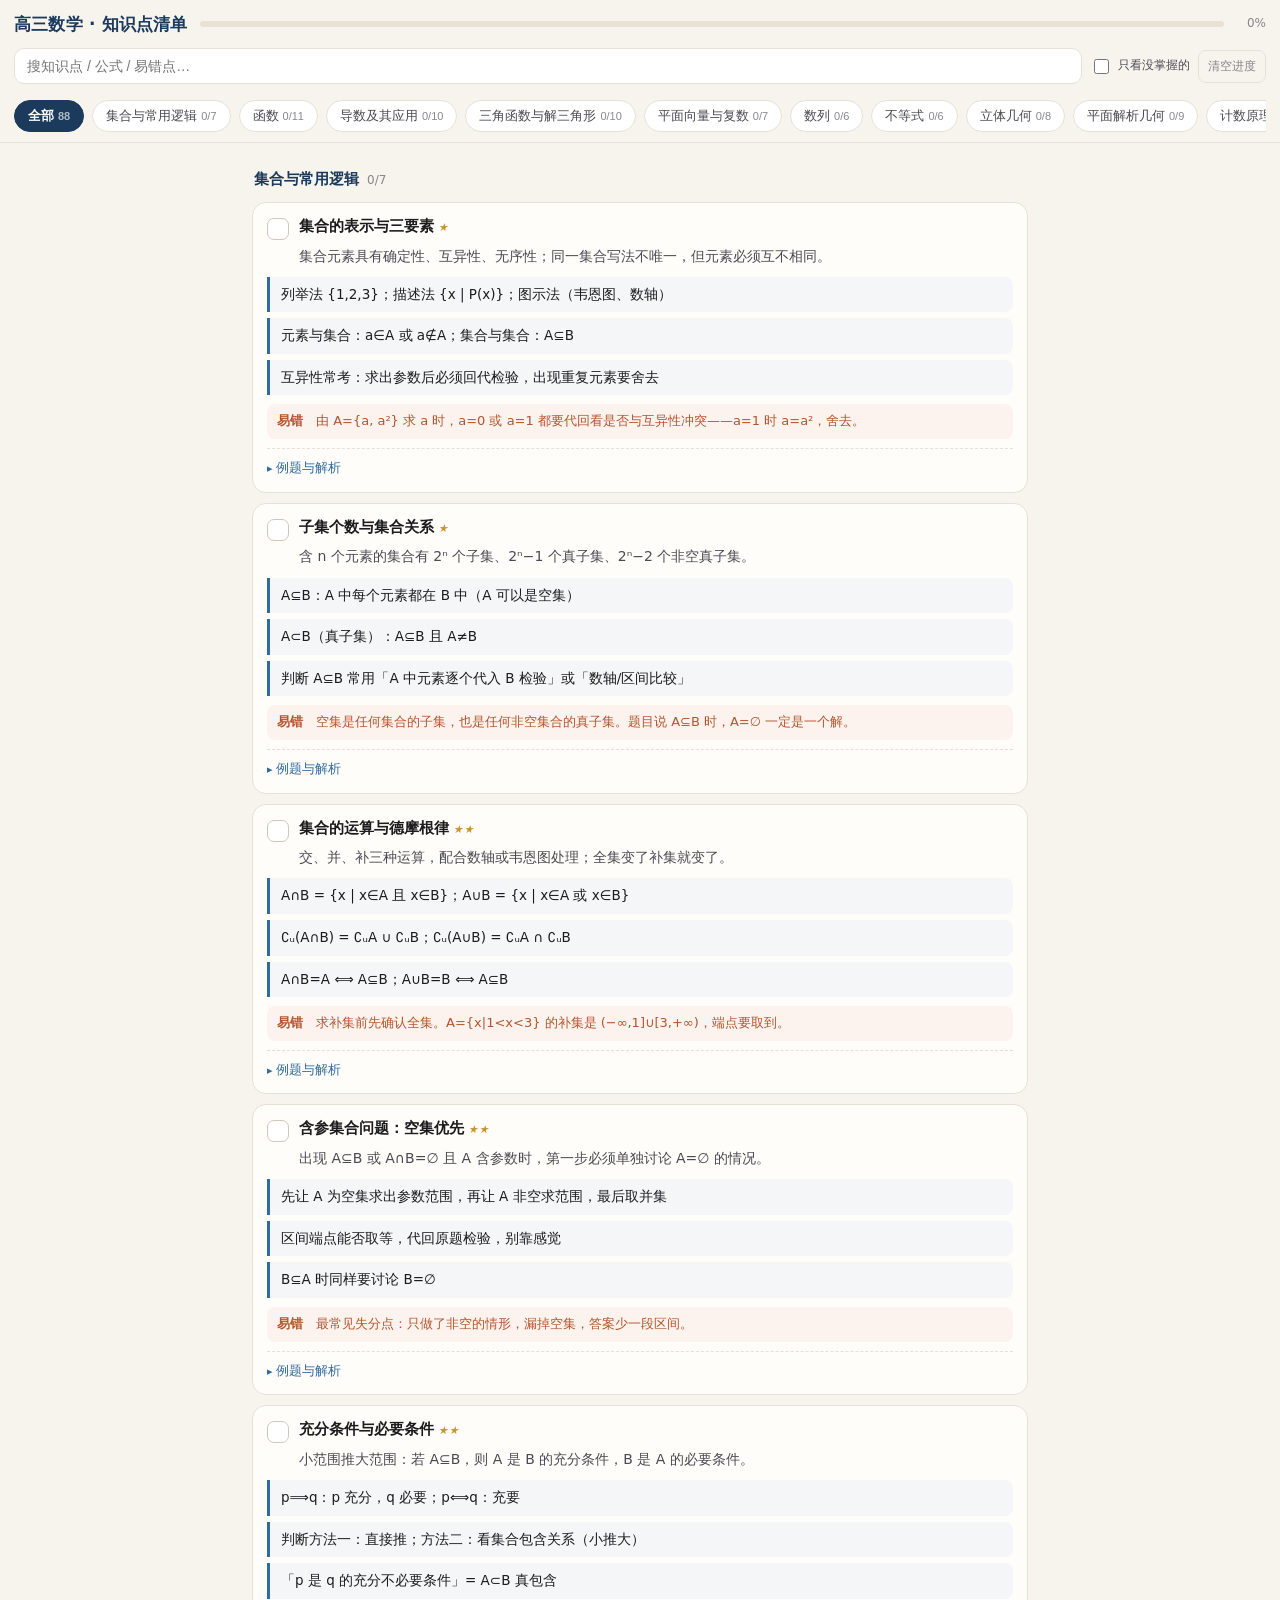
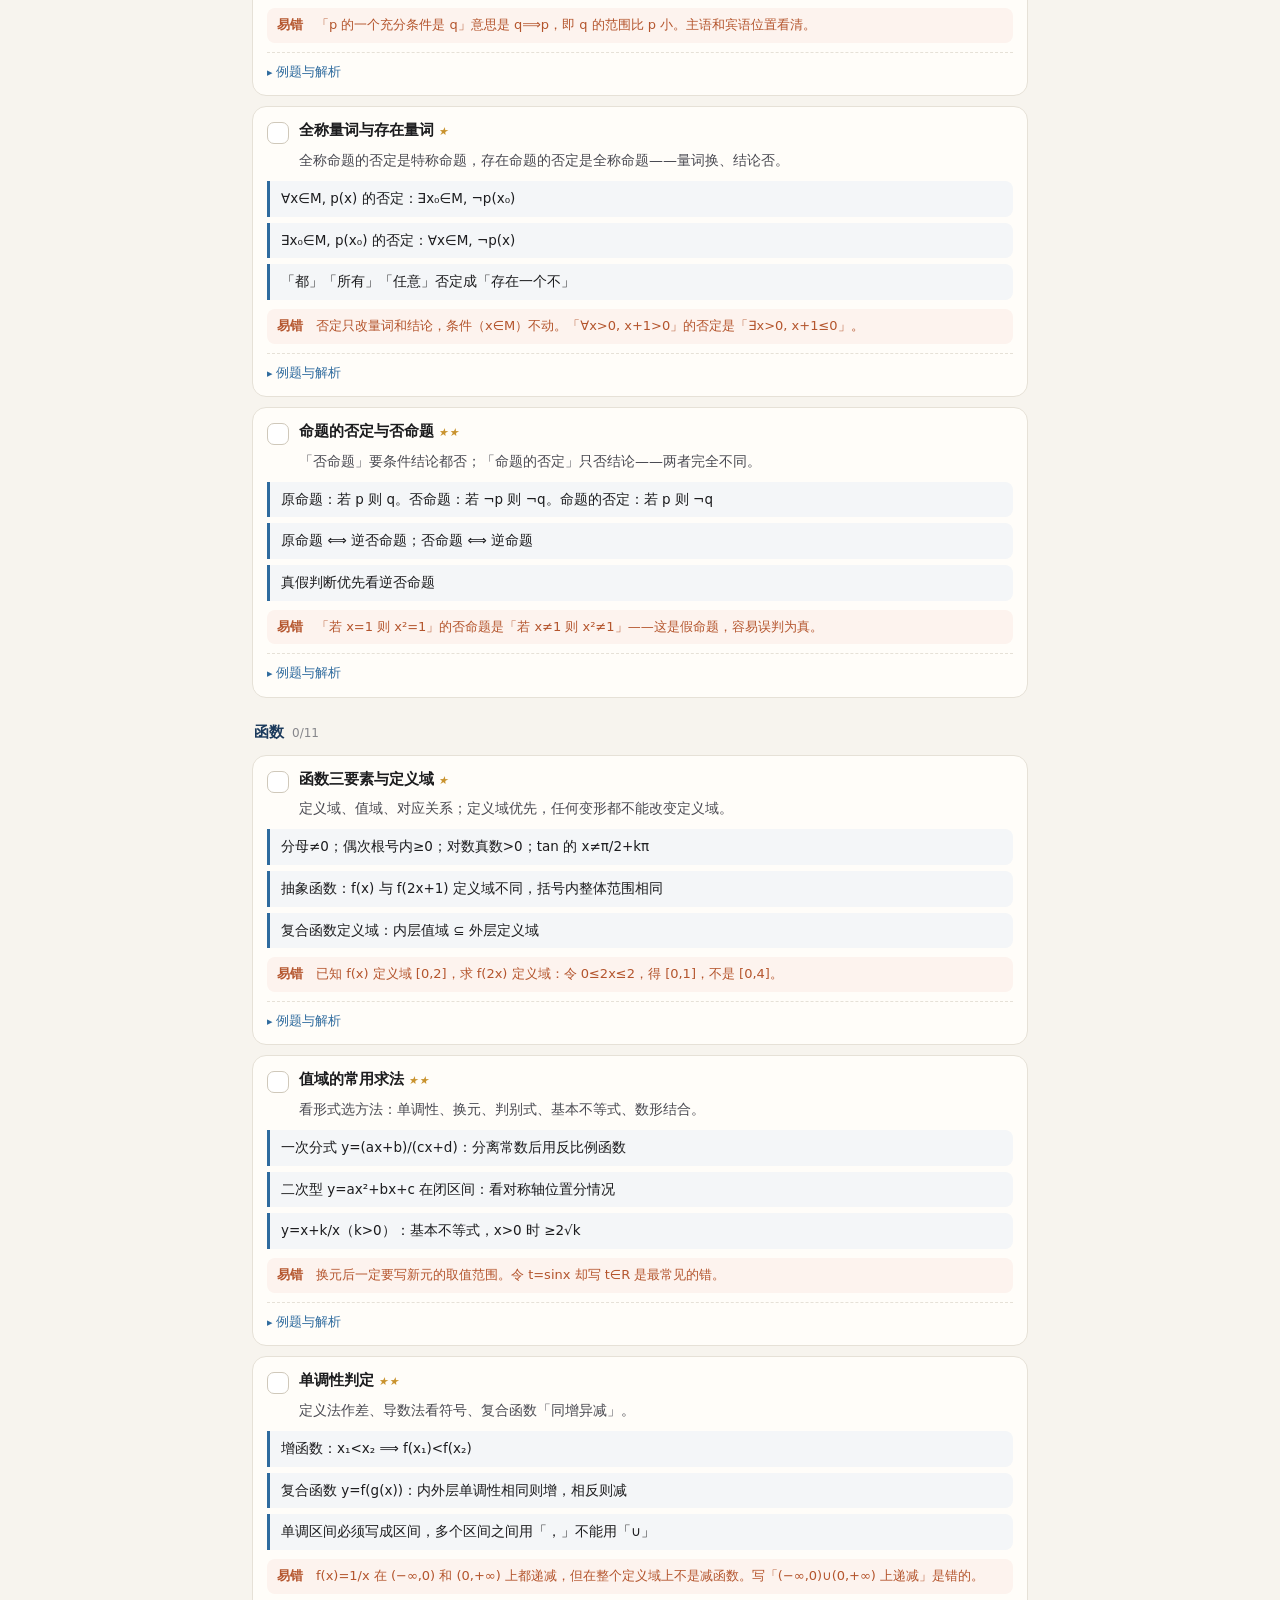
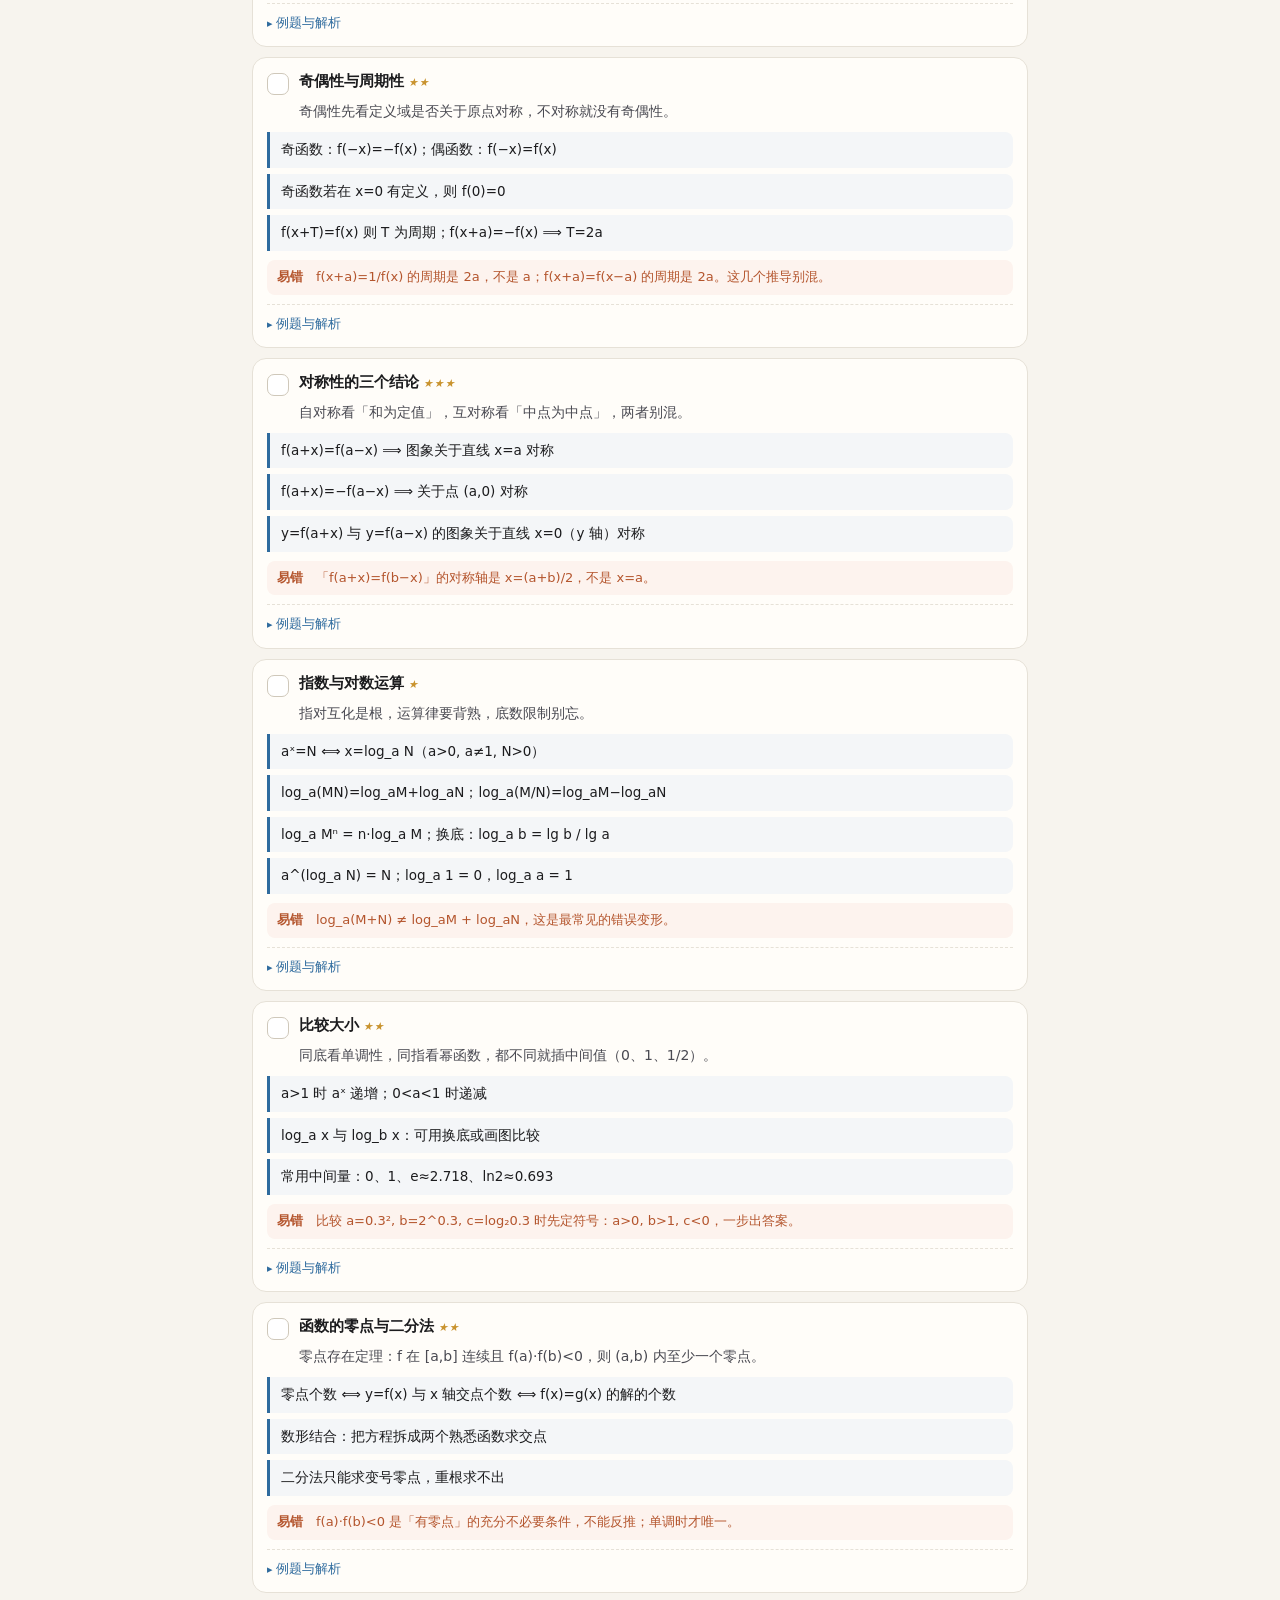
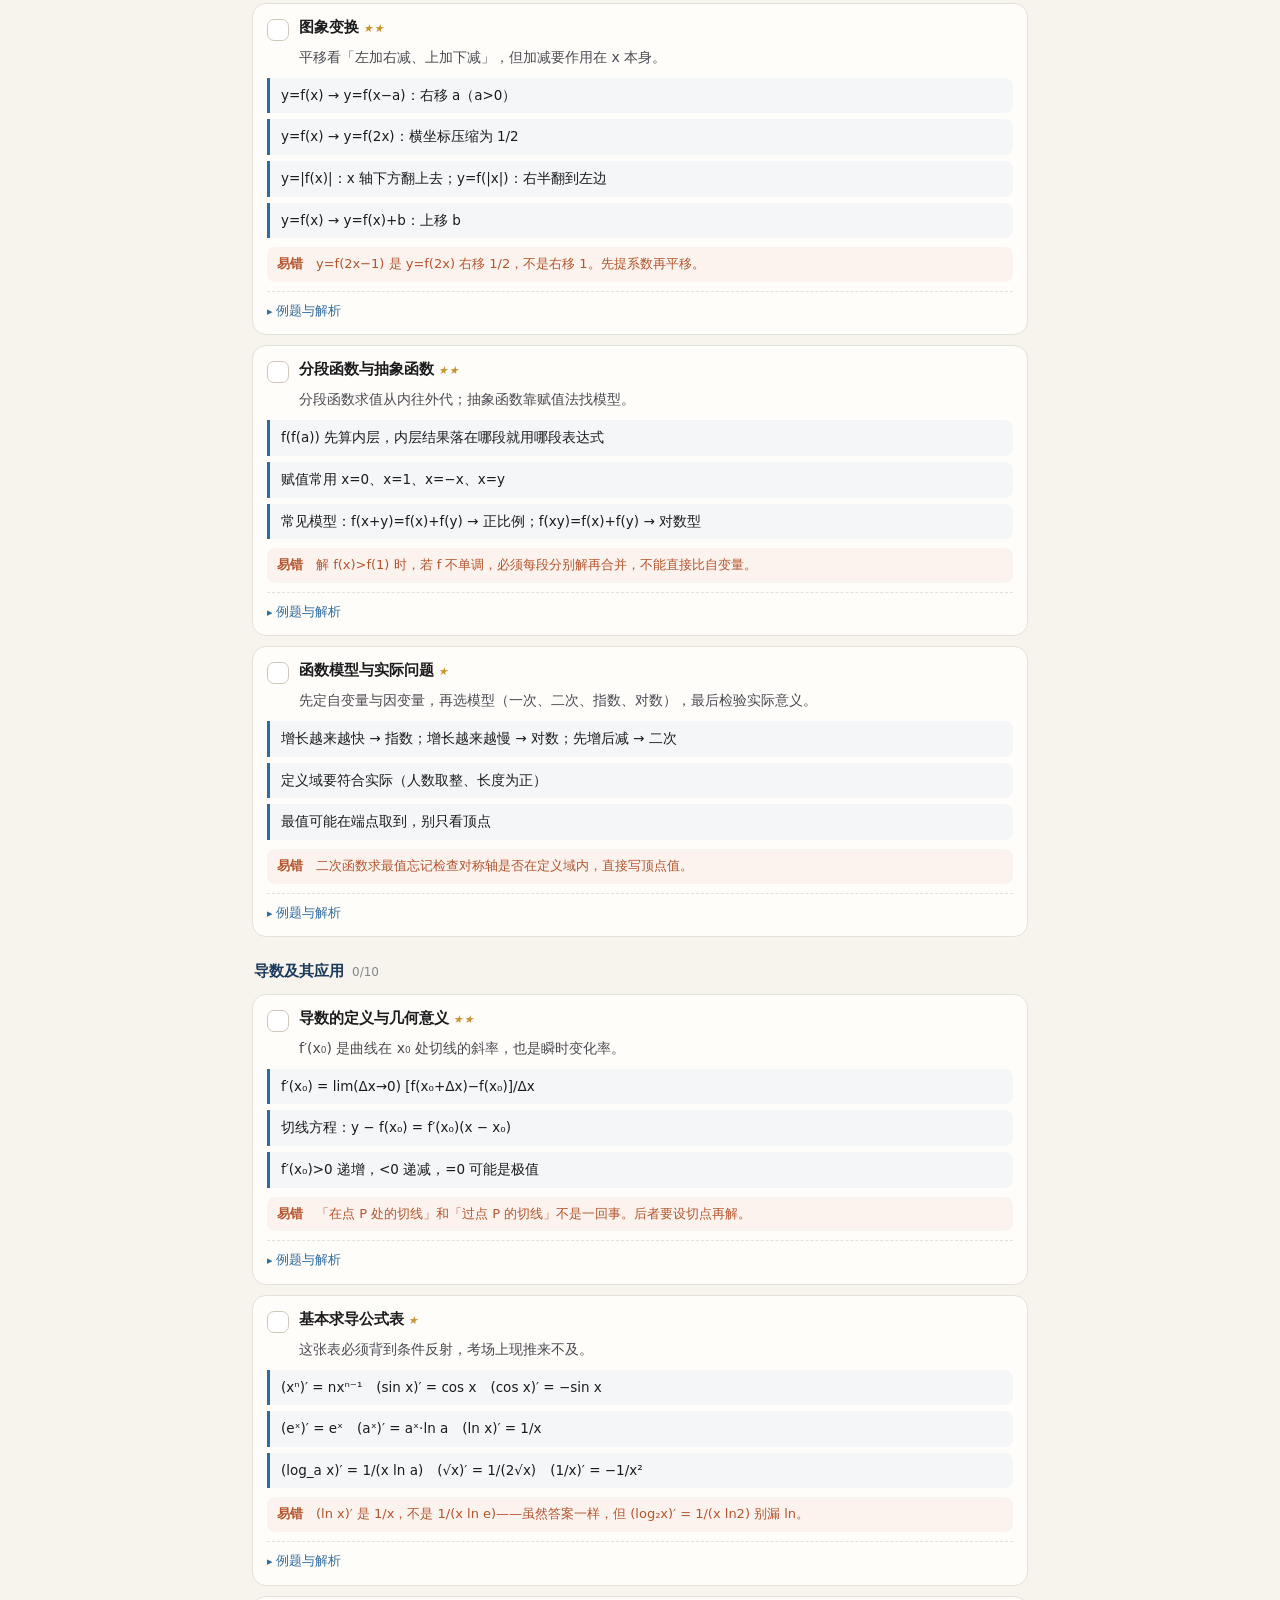
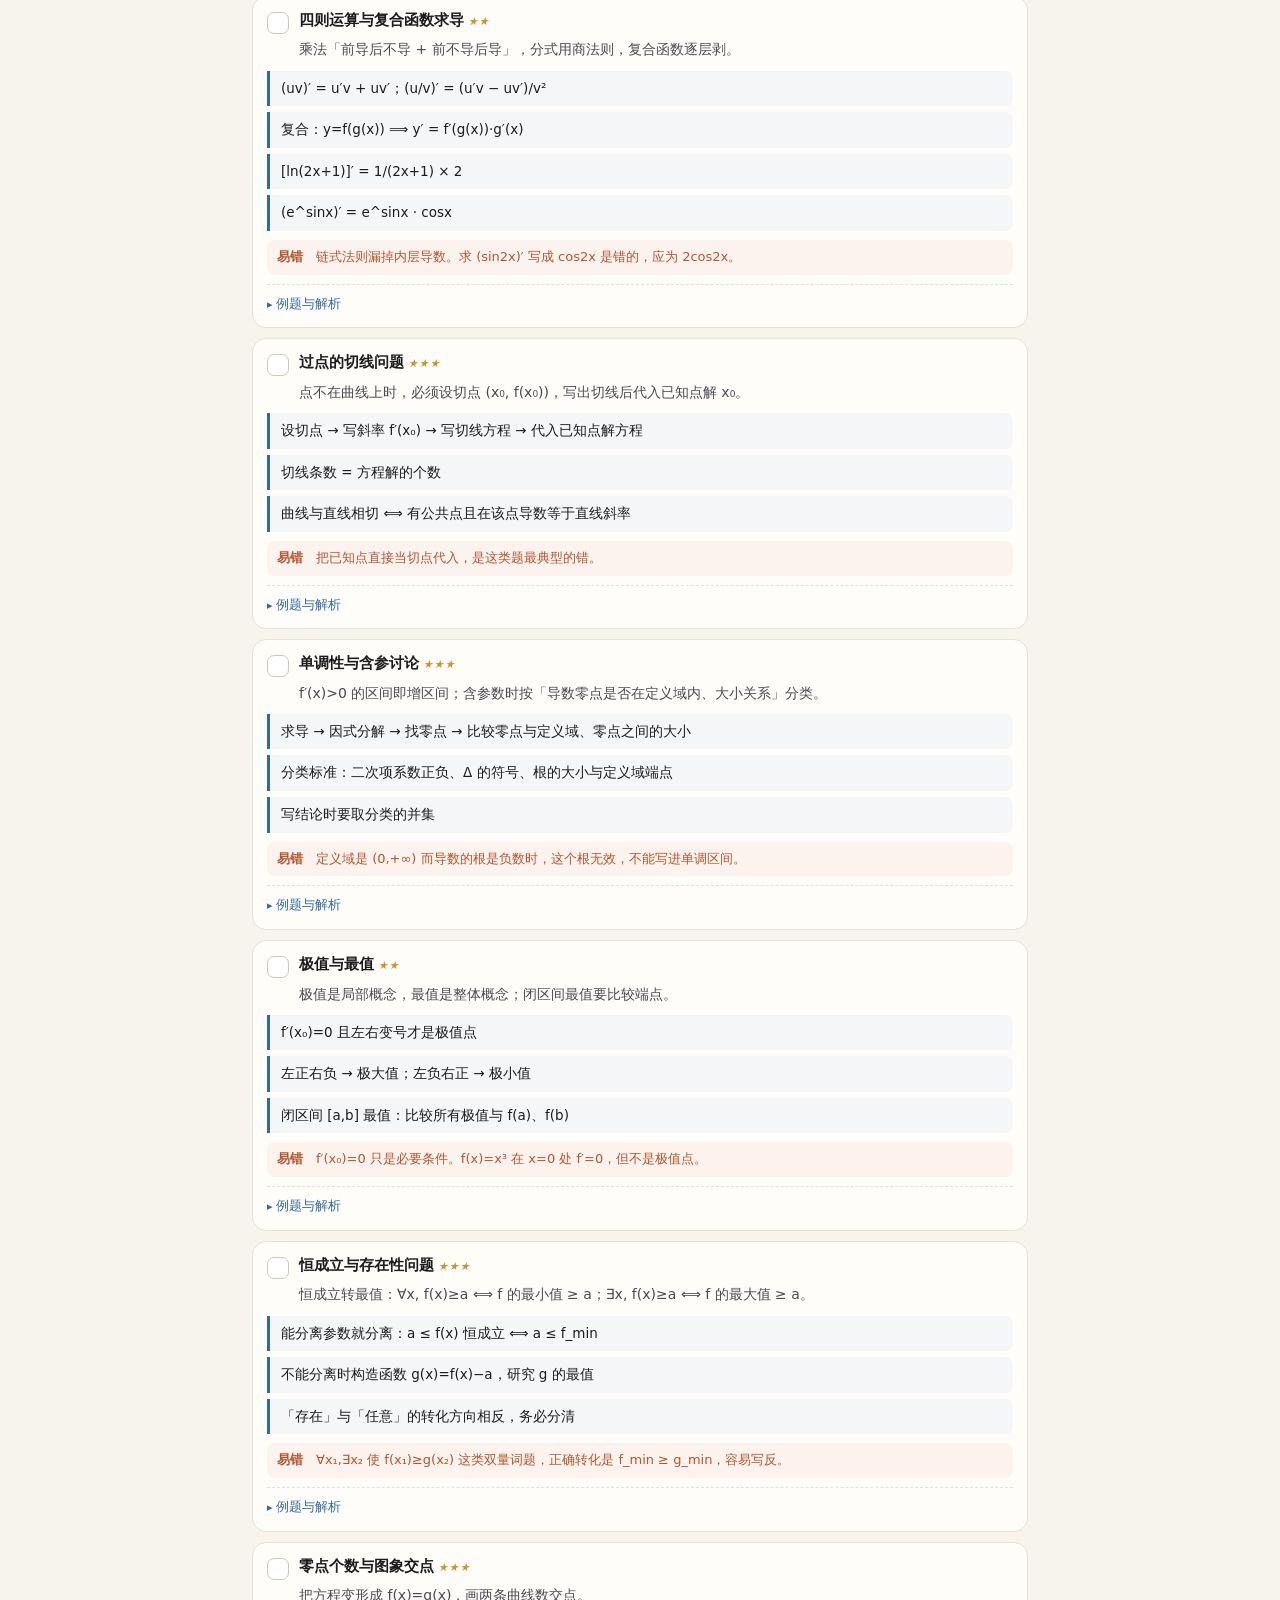
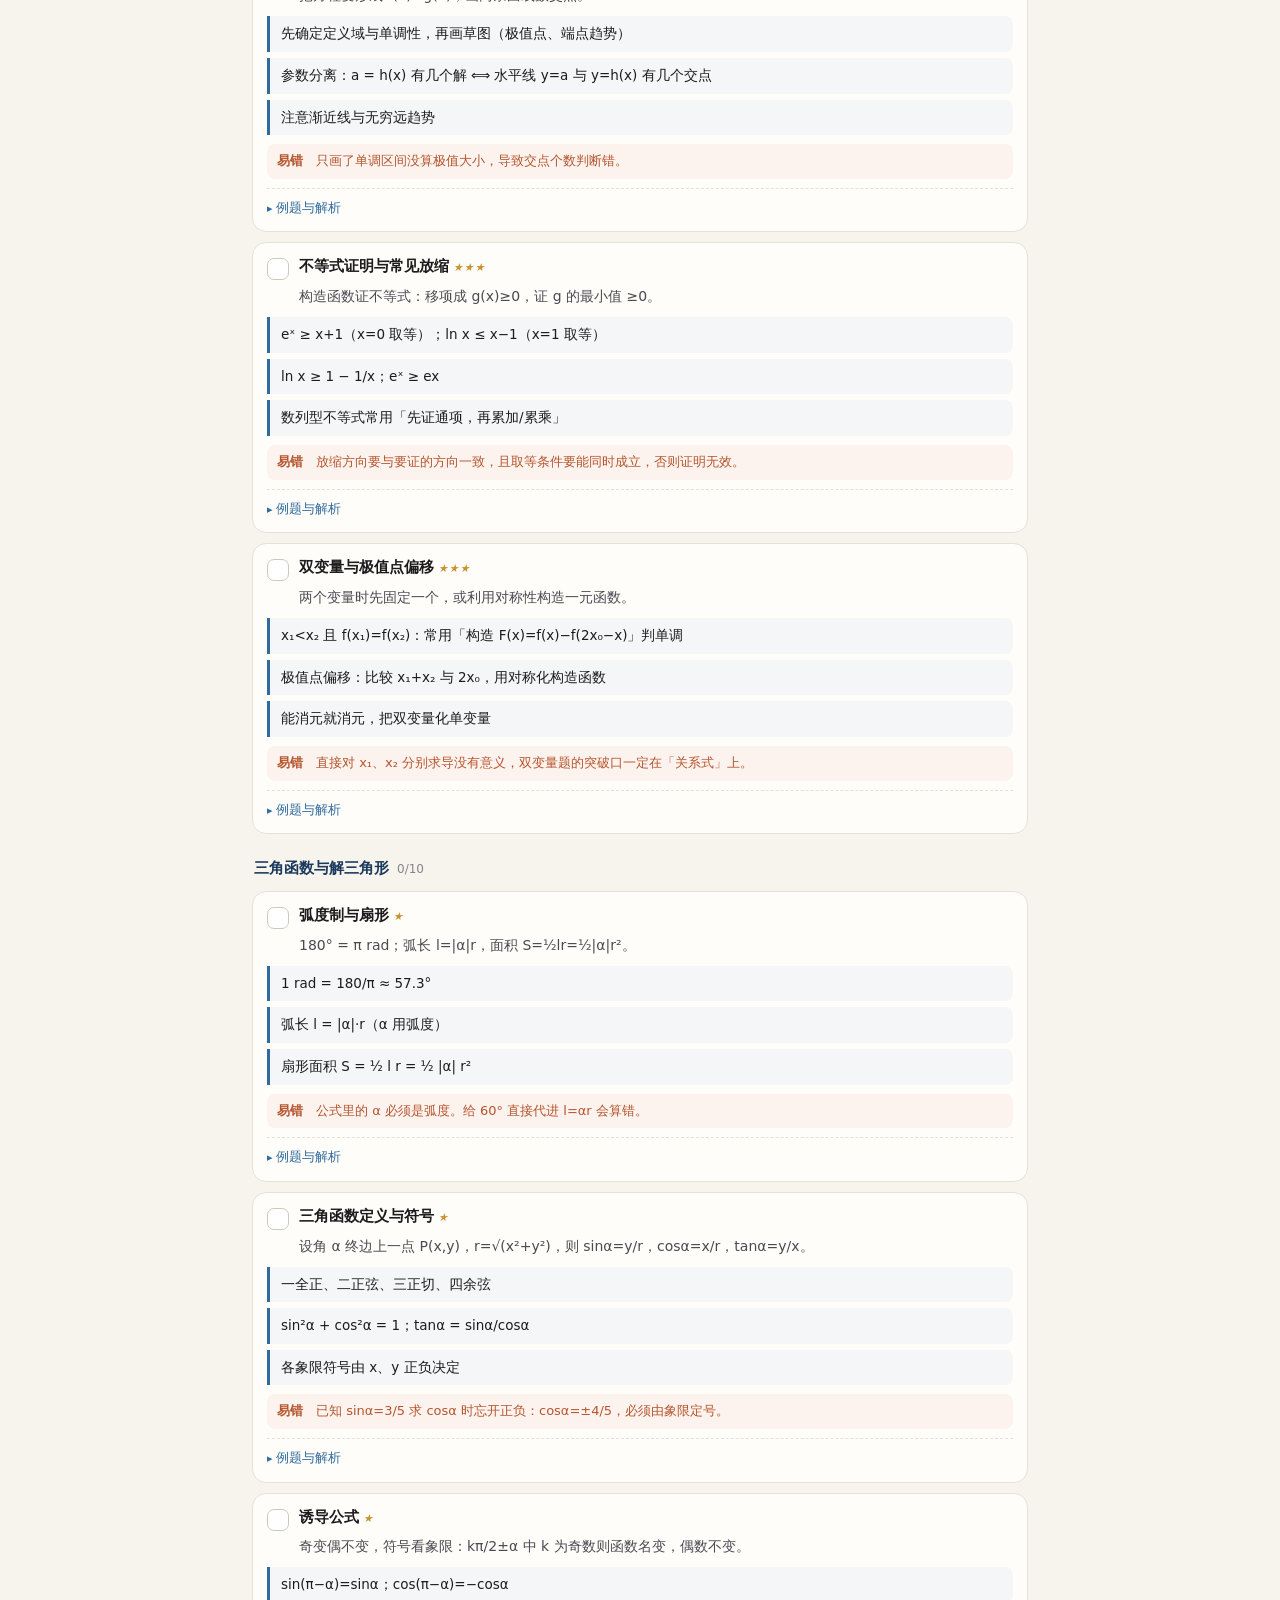
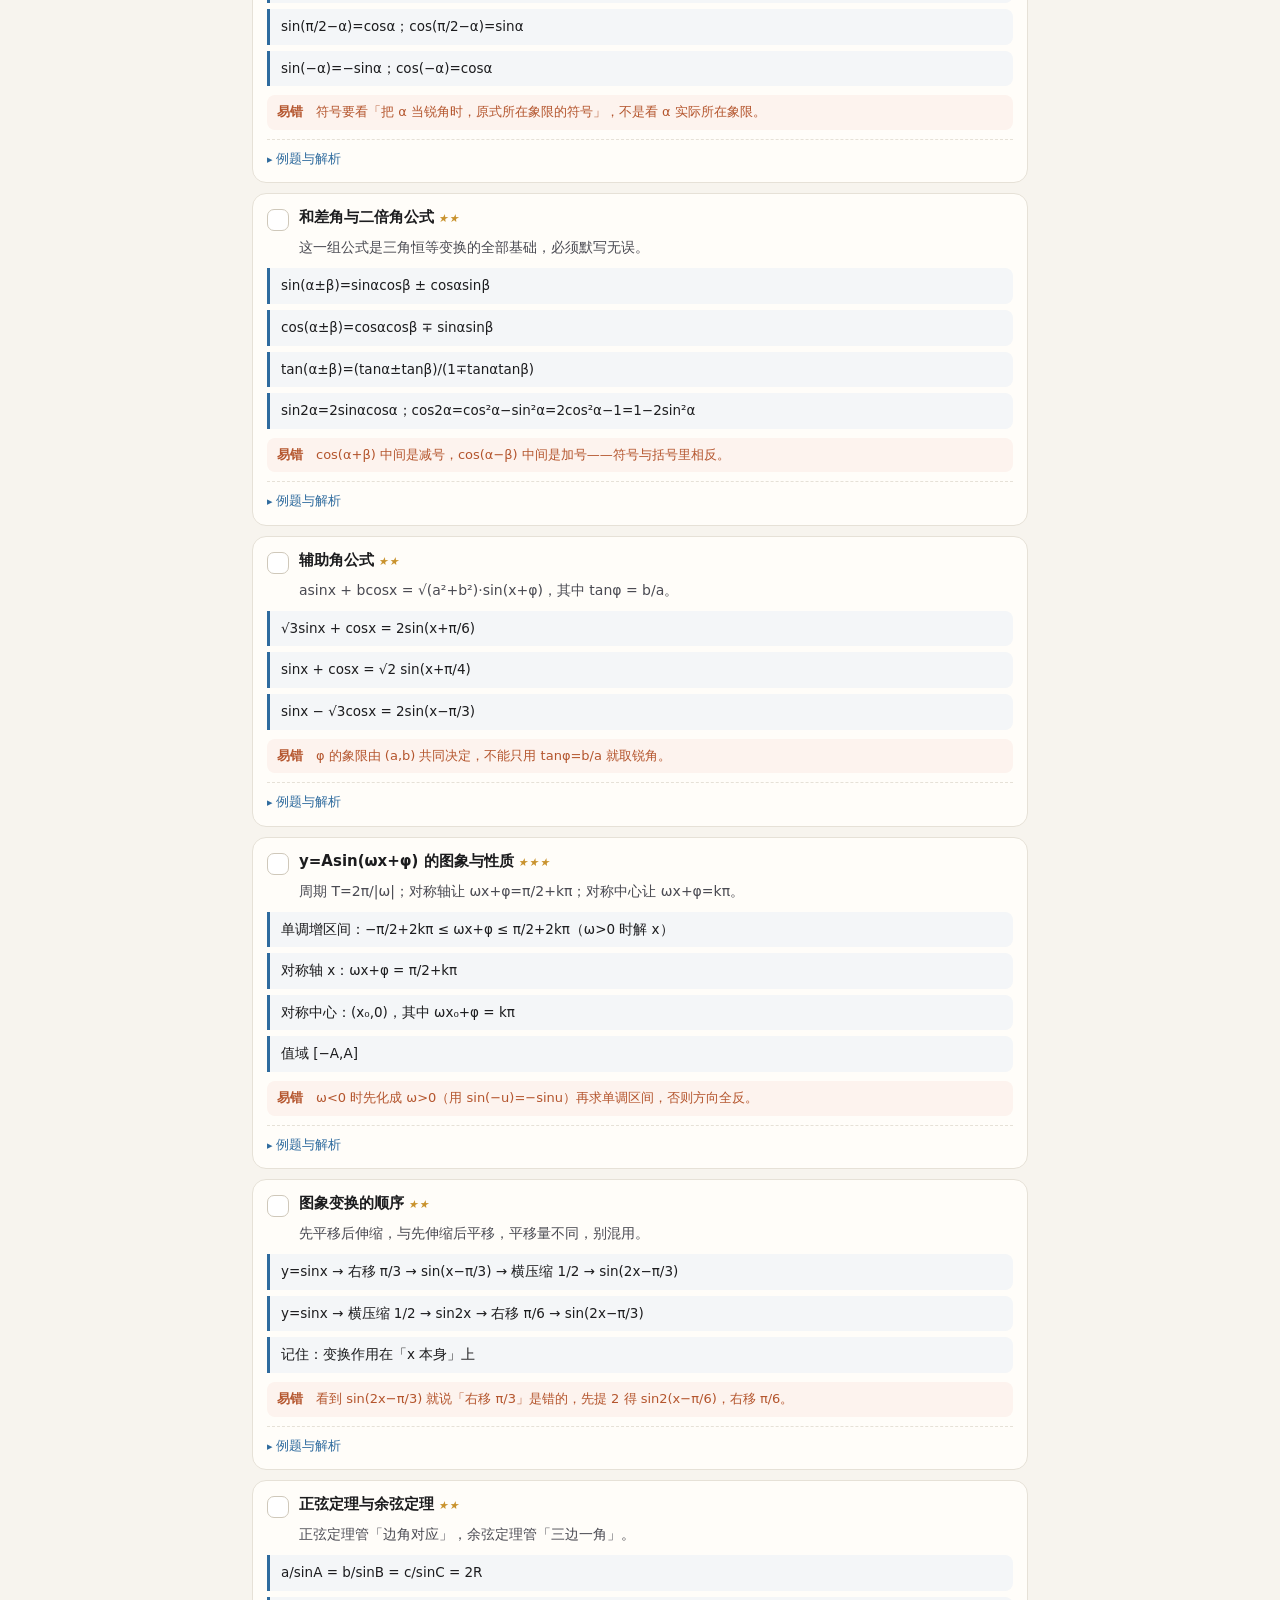
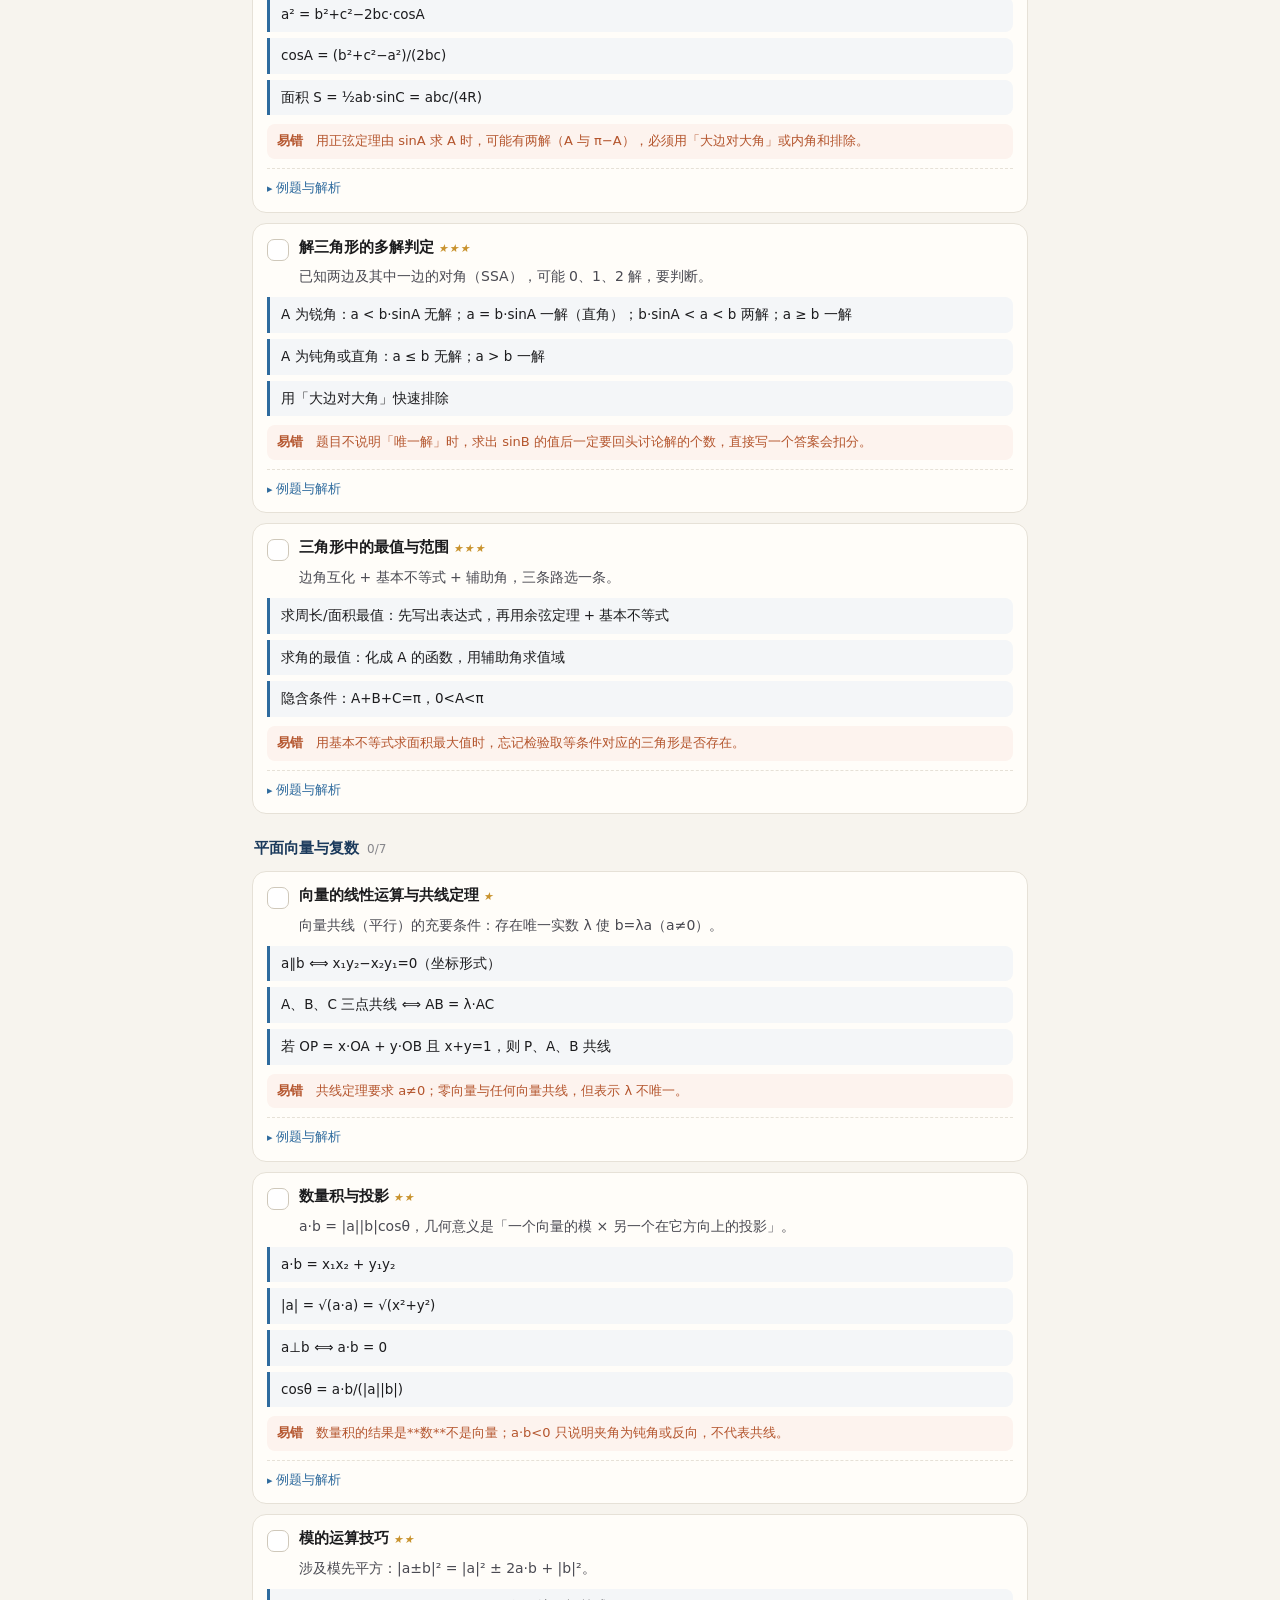
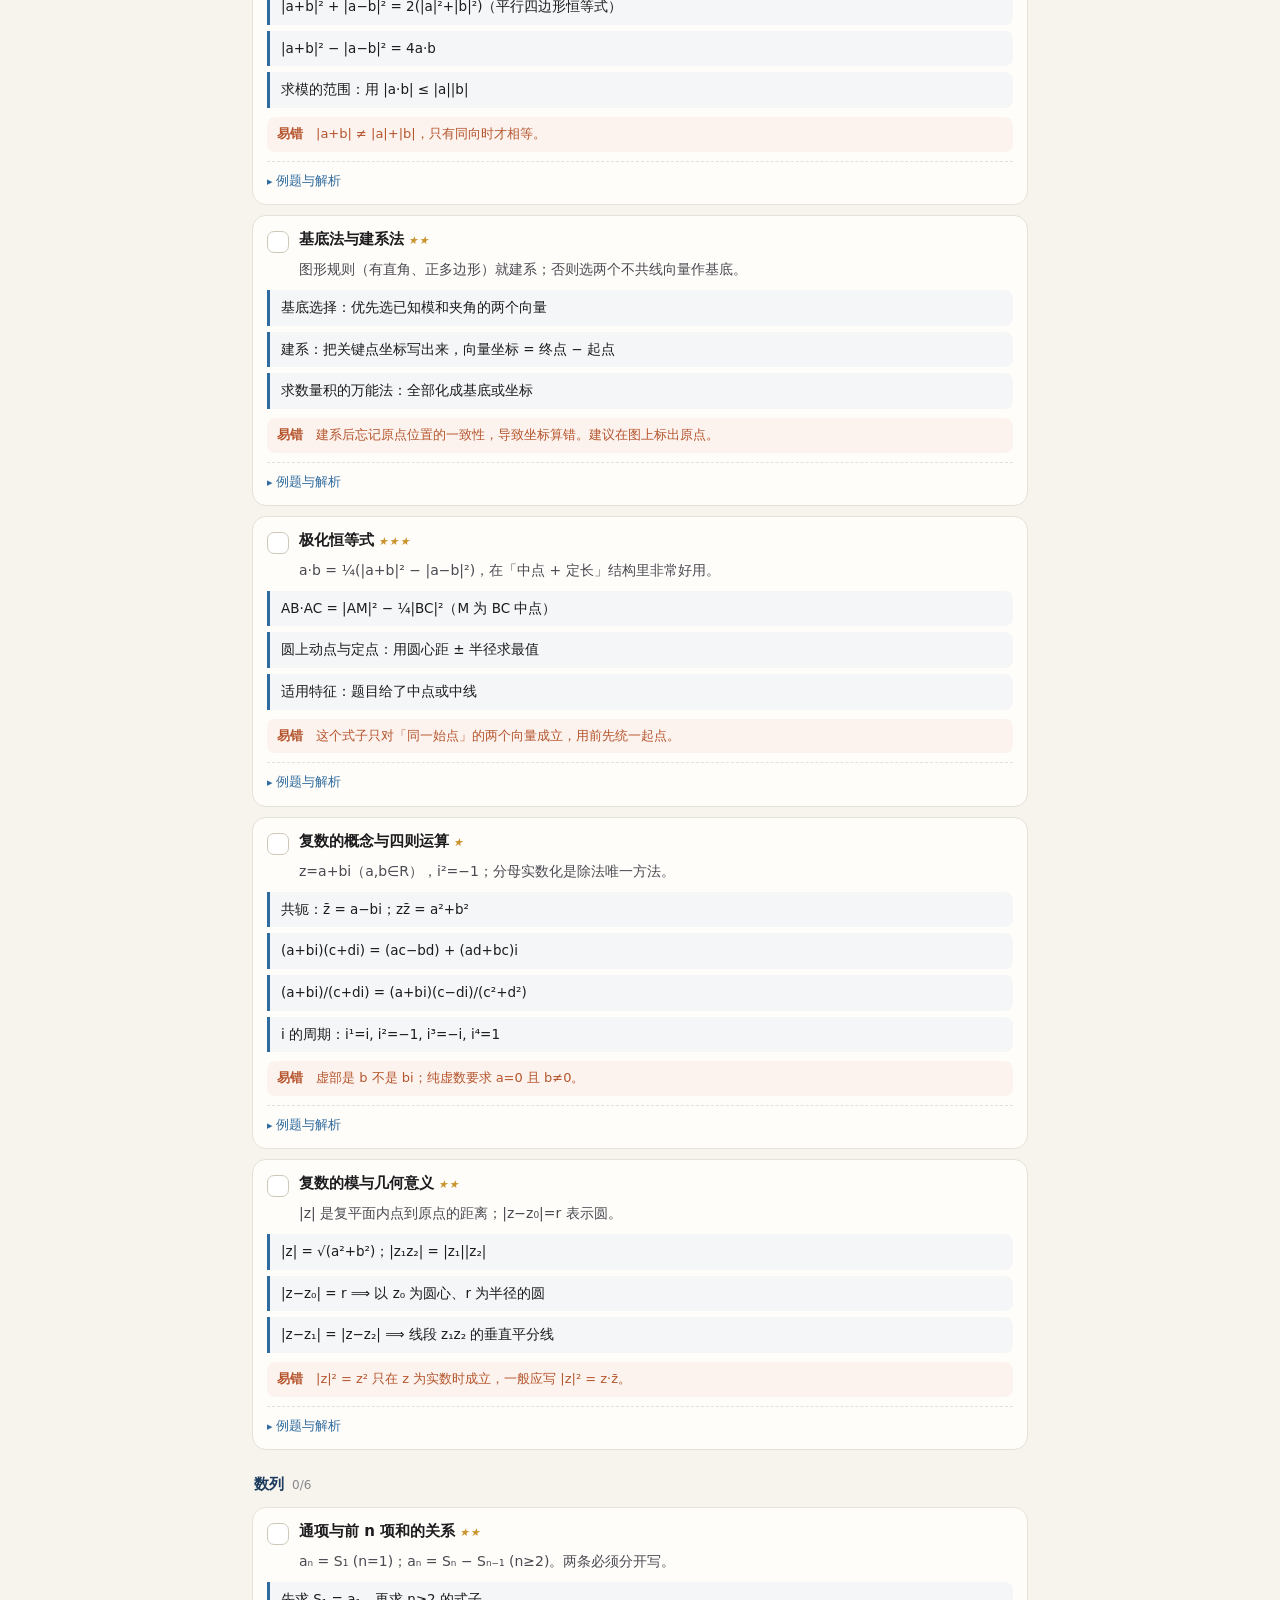
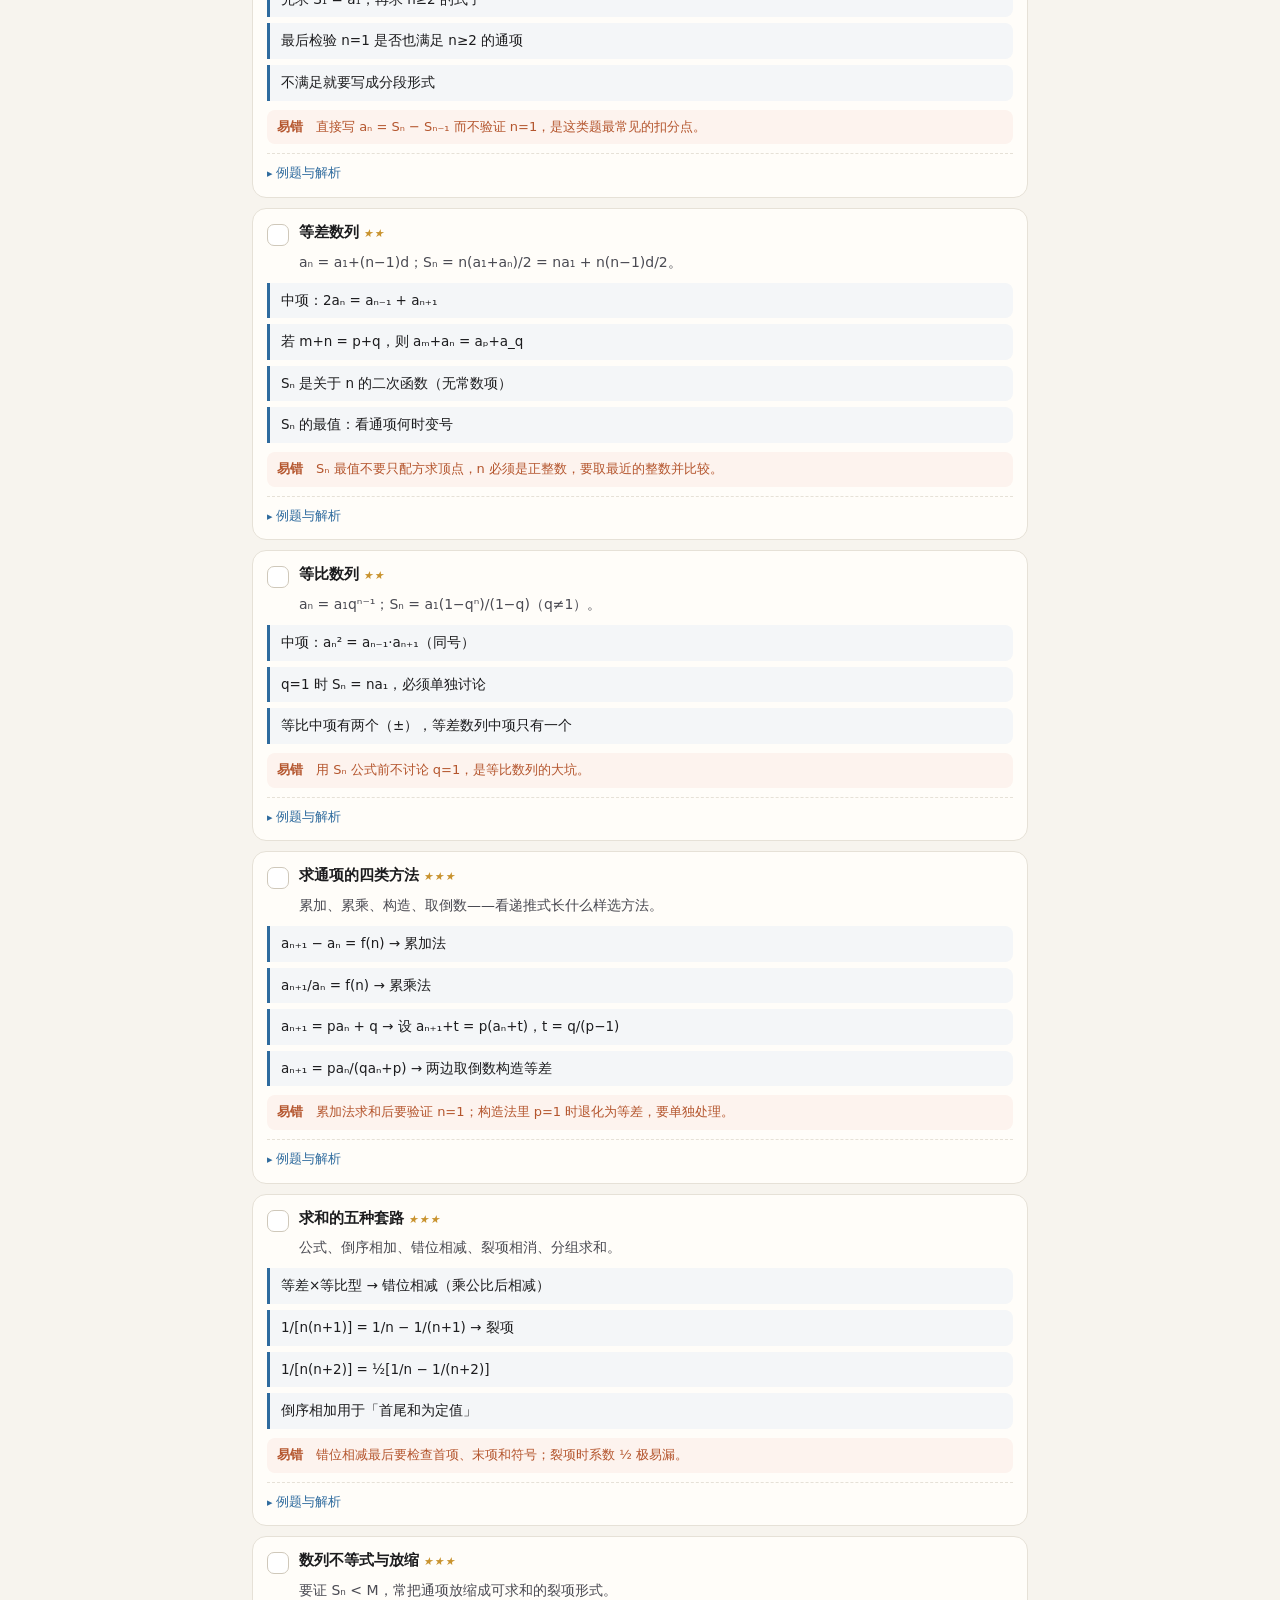
==== gaosan/index.html @ 2ea234db "init: 高三数学知识点清单 + 错题本（静态，无依赖）" ====
<!DOCTYPE html>
<html lang="zh-CN">
<head>
<meta charset="utf-8" />
<meta name="viewport" content="width=device-width, initial-scale=1, viewport-fit=cover" />
<meta name="theme-color" content="#1b3a5c" />
<title>高三数学知识点清单</title>
<meta name="description" content="新高考数学全部模块知识点：核心结论、关键公式、易错提醒、典型例题。可勾选已掌握，自动记录进度。" />
<link rel="stylesheet" href="assets/style.css" />
</head>
<body>

<header class="top">
  <div class="top-inner">
    <h1>高三数学 · 知识点清单</h1>
    <div class="progress" aria-hidden="true">
      <div class="bar"><i id="bar"></i></div>
      <span id="pct">0%</span>
    </div>
  </div>

  <div class="tools">
    <input id="q" type="search" placeholder="搜知识点 / 公式 / 易错点…" autocomplete="off" />
    <label class="switch">
      <input id="onlyTodo" type="checkbox" />
      <span>只看没掌握的</span>
    </label>
    <button id="reset" class="ghost" type="button">清空进度</button>
  </div>

  <nav id="tabs" class="tabs"></nav>
</header>

<main id="list"></main>

<footer class="foot">
  <p>点方块打勾 → 自动存本地，换设备不同步。总数 <b id="total">0</b> 条。</p>
</footer>

<script src="assets/data.js"></script>
<script src="assets/app.js"></script>
</body>
</html>
---- gaosan/assets/style.css ----
/* 高三数学知识点清单 —— 移动优先，纸感浅底 + 深蓝强调 */
:root {
  --ink: #1c1c1e;
  --ink-2: #4a4a52;
  --ink-3: #86868b;
  --bg: #f7f4ee;
  --card: #fffdf9;
  --line: #e6e1d7;
  --brand: #1b3a5c;
  --brand-2: #2f6b9e;
  --ok: #2e7d5b;
  --warn: #b4552d;
  --star: #c9932e;
  --radius: 14px;
}

* { box-sizing: border-box; -webkit-tap-highlight-color: transparent; }

html { -webkit-text-size-adjust: 100%; }

body {
  margin: 0;
  background: var(--bg);
  color: var(--ink);
  font: 15px/1.65 -apple-system, BlinkMacSystemFont, "PingFang SC", "Hiragino Sans GB",
        "Microsoft YaHei", system-ui, sans-serif;
  padding-bottom: 40px;
}

/* ---------- 顶部 ---------- */
.top {
  position: sticky;
  top: 0;
  z-index: 20;
  background: rgba(247, 244, 238, 0.94);
  backdrop-filter: saturate(180%) blur(12px);
  border-bottom: 1px solid var(--line);
  padding: 10px 14px 0;
}

.top-inner {
  display: flex;
  align-items: center;
  gap: 12px;
}

h1 {
  margin: 0;
  font-size: 16px;
  font-weight: 700;
  letter-spacing: 0.2px;
  color: var(--brand);
  white-space: nowrap;
}

.progress {
  flex: 1;
  display: flex;
  align-items: center;
  gap: 8px;
  min-width: 0;
}

.bar {
  flex: 1;
  height: 6px;
  border-radius: 99px;
  background: #e8e2d6;
  overflow: hidden;
}

.bar > i {
  display: block;
  height: 100%;
  width: 0;
  border-radius: 99px;
  background: linear-gradient(90deg, var(--brand-2), var(--ok));
  transition: width 0.25s ease;
}

#pct {
  font-variant-numeric: tabular-nums;
  font-size: 12px;
  color: var(--ink-3);
  min-width: 34px;
  text-align: right;
}

.tools {
  display: flex;
  gap: 8px;
  align-items: center;
  padding: 10px 0;
}

#q {
  flex: 1;
  min-width: 0;
  appearance: none;
  border: 1px solid var(--line);
  background: #fff;
  border-radius: 10px;
  padding: 9px 12px;
  font-size: 14px;
  color: var(--ink);
  outline: none;
}

#q:focus { border-color: var(--brand-2); box-shadow: 0 0 0 3px rgba(47, 107, 158, 0.12); }

.switch {
  display: inline-flex;
  align-items: center;
  gap: 6px;
  font-size: 12px;
  color: var(--ink-2);
  white-space: nowrap;
  cursor: pointer;
  user-select: none;
}

.switch input { width: 15px; height: 15px; accent-color: var(--brand-2); }

.ghost {
  appearance: none;
  border: 1px solid var(--line);
  background: transparent;
  color: var(--ink-3);
  border-radius: 8px;
  padding: 7px 9px;
  font-size: 12px;
  cursor: pointer;
  white-space: nowrap;
}

.ghost:active { background: #eee9e0; }

/* ---------- 模块标签 ---------- */
.tabs {
  display: flex;
  gap: 8px;
  overflow-x: auto;
  padding: 6px 0 10px;
  scrollbar-width: none;
}

.tabs::-webkit-scrollbar { display: none; }

.tab {
  flex: 0 0 auto;
  border: 1px solid var(--line);
  background: #fff;
  color: var(--ink-2);
  border-radius: 99px;
  padding: 6px 13px;
  font-size: 13px;
  cursor: pointer;
  white-space: nowrap;
}

.tab[aria-selected="true"] {
  background: var(--brand);
  border-color: var(--brand);
  color: #fff;
  font-weight: 600;
}

.tab .n {
  font-size: 11px;
  opacity: 0.65;
  margin-left: 4px;
  font-variant-numeric: tabular-nums;
}

/* ---------- 列表 ---------- */
main {
  padding: 14px;
  max-width: 820px;
  margin: 0 auto;
}

.sec-title {
  display: flex;
  align-items: baseline;
  gap: 8px;
  margin: 22px 2px 10px;
  font-weight: 700;
  color: var(--brand);
  font-size: 15px;
}

.sec-title:first-child { margin-top: 6px; }

.sec-title span { font-weight: 400; font-size: 12px; color: var(--ink-3); }

.card {
  background: var(--card);
  border: 1px solid var(--line);
  border-radius: var(--radius);
  padding: 13px 14px;
  margin-bottom: 10px;
  transition: opacity 0.2s ease, border-color 0.2s ease;
}

.card.done { opacity: 0.55; border-color: #d8e6dd; }

.card-head {
  display: flex;
  align-items: flex-start;
  gap: 10px;
}

.check {
  flex: 0 0 auto;
  width: 22px;
  height: 22px;
  margin-top: 2px;
  border-radius: 7px;
  border: 1.5px solid #cfc8ba;
  background: #fff;
  cursor: pointer;
  display: grid;
  place-items: center;
  transition: all 0.15s ease;
}

.check::after {
  content: "";
  width: 10px;
  height: 6px;
  border-left: 2px solid #fff;
  border-bottom: 2px solid #fff;
  transform: rotate(-45deg) translateY(-1px) scale(0);
  transition: transform 0.15s ease;
}

.card.done .check {
  background: var(--ok);
  border-color: var(--ok);
}

.card.done .check::after { transform: rotate(-45deg) translateY(-1px) scale(1); }

.title-wrap { flex: 1; min-width: 0; }

.t {
  font-weight: 650;
  font-size: 15px;
  line-height: 1.45;
  color: var(--ink);
}

.stars { color: var(--star); font-size: 11px; letter-spacing: 1px; margin-left: 4px; }

.core {
  margin: 7px 0 0;
  color: var(--ink-2);
  font-size: 14px;
}

.keys {
  margin: 9px 0 0;
  padding: 0;
  list-style: none;
  display: grid;
  gap: 6px;
}

.keys li {
  position: relative;
  padding: 7px 10px 7px 11px;
  background: #f4f6f8;
  border-left: 3px solid var(--brand-2);
  border-radius: 0 8px 8px 0;
  font-size: 13.5px;
  line-height: 1.6;
  color: var(--ink);
  overflow-x: auto;
}

.trap {
  margin-top: 9px;
  font-size: 13px;
  color: var(--warn);
  background: #fdf3ee;
  border-radius: 8px;
  padding: 7px 10px;
  line-height: 1.6;
}

.trap b { font-weight: 700; }

details.eg {
  margin-top: 9px;
  border-top: 1px dashed var(--line);
  padding-top: 8px;
}

details.eg > summary {
  cursor: pointer;
  font-size: 13px;
  color: var(--brand-2);
  list-style: none;
  outline: none;
}

details.eg > summary::-webkit-details-marker { display: none; }

details.eg > summary::before {
  content: "▸ ";
  font-size: 11px;
}

details.eg[open] > summary::before { content: "▾ "; }

.eg-body {
  margin-top: 8px;
  font-size: 13.5px;
  color: var(--ink-2);
  line-height: 1.75;
}

.eg-body .q { color: var(--ink); }

.eg-body .a {
  margin-top: 6px;
  padding: 8px 10px;
  background: #f2f7f4;
  border-radius: 8px;
  color: #245b41;
}

.empty {
  text-align: center;
  color: var(--ink-3);
  font-size: 14px;
  padding: 60px 20px;
}

.foot {
  text-align: center;
  color: var(--ink-3);
  font-size: 12px;
  padding: 10px 20px 30px;
}

mark {
  background: #ffe9a8;
  color: inherit;
  border-radius: 3px;
  padding: 0 1px;
}

@media (min-width: 700px) {
  body { font-size: 15.5px; }
  main { padding: 18px 22px; }
  h1 { font-size: 17px; }
}

@media print {
  .top .tools, .tabs, .check, .ghost { display: none !important; }
  .top { position: static; }
  .card { break-inside: avoid; border-color: #ccc; }
  details.eg { display: none; }
  body { background: #fff; }
}
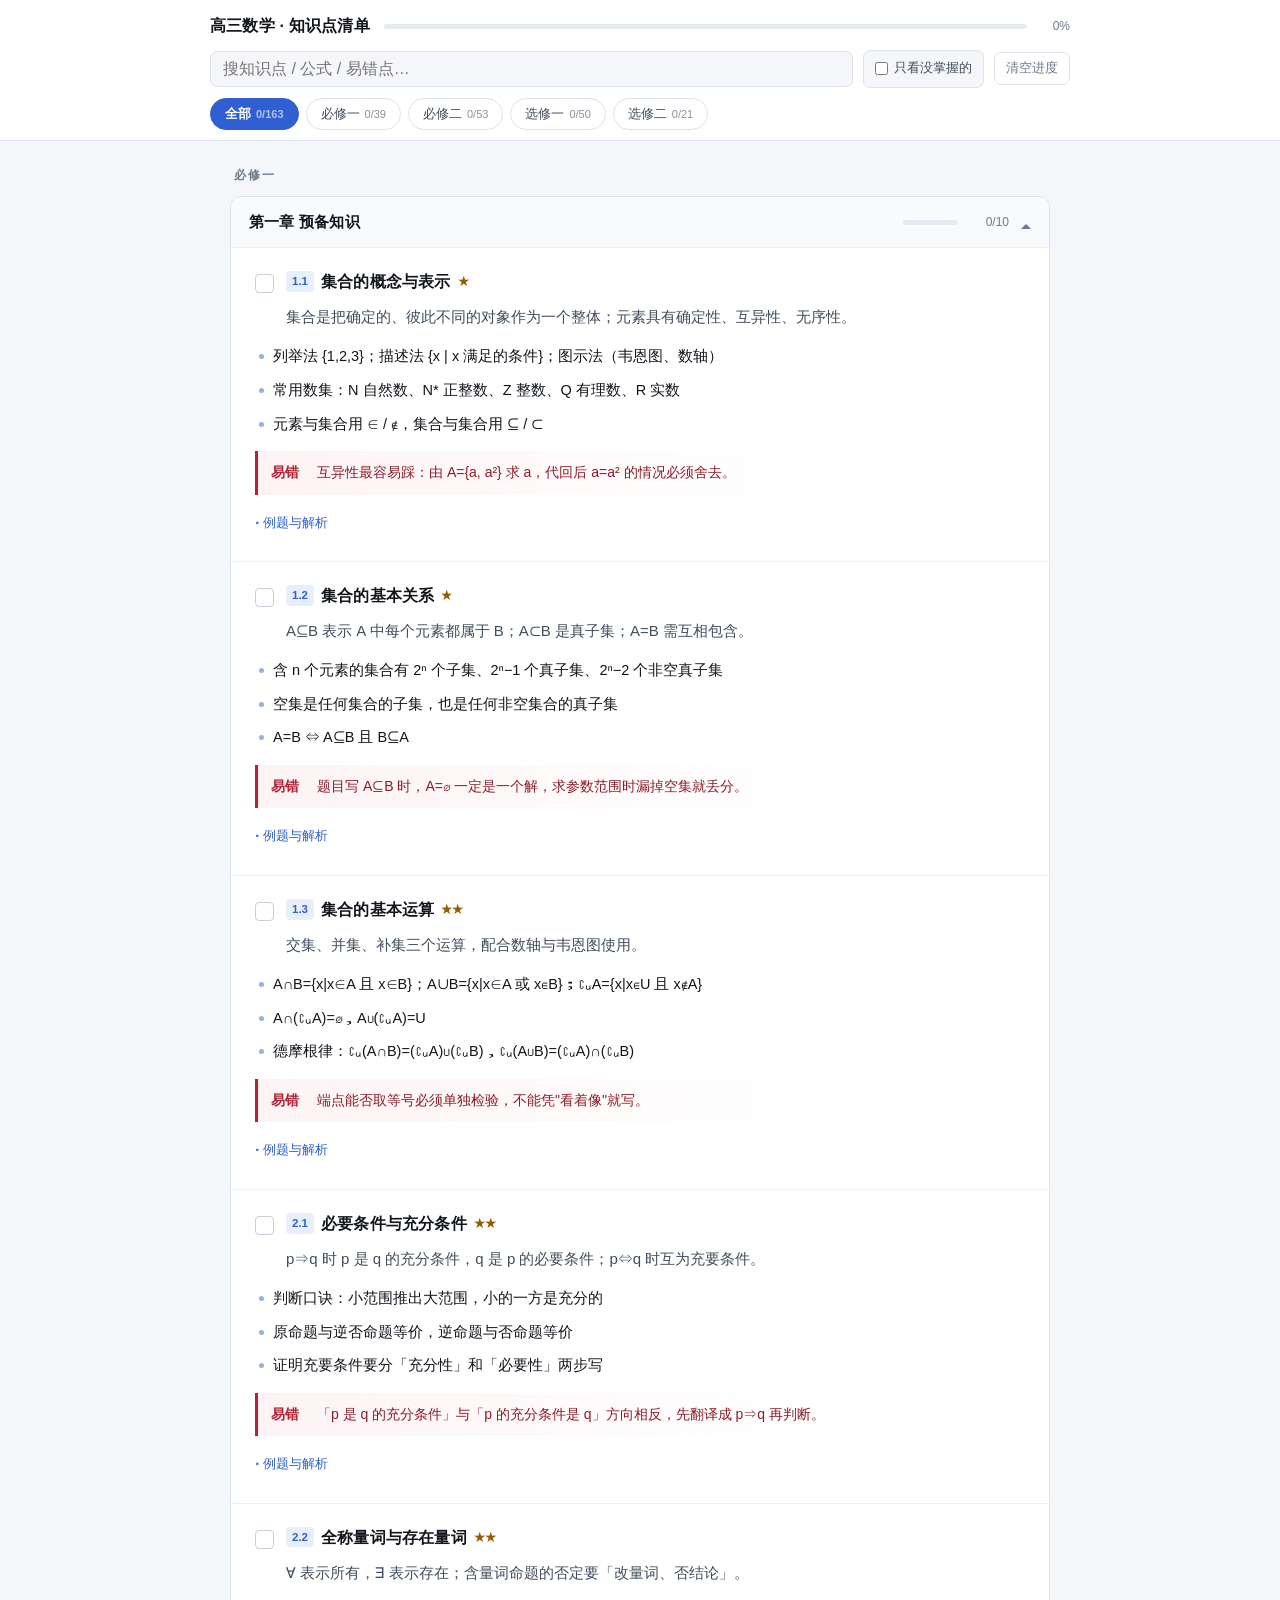
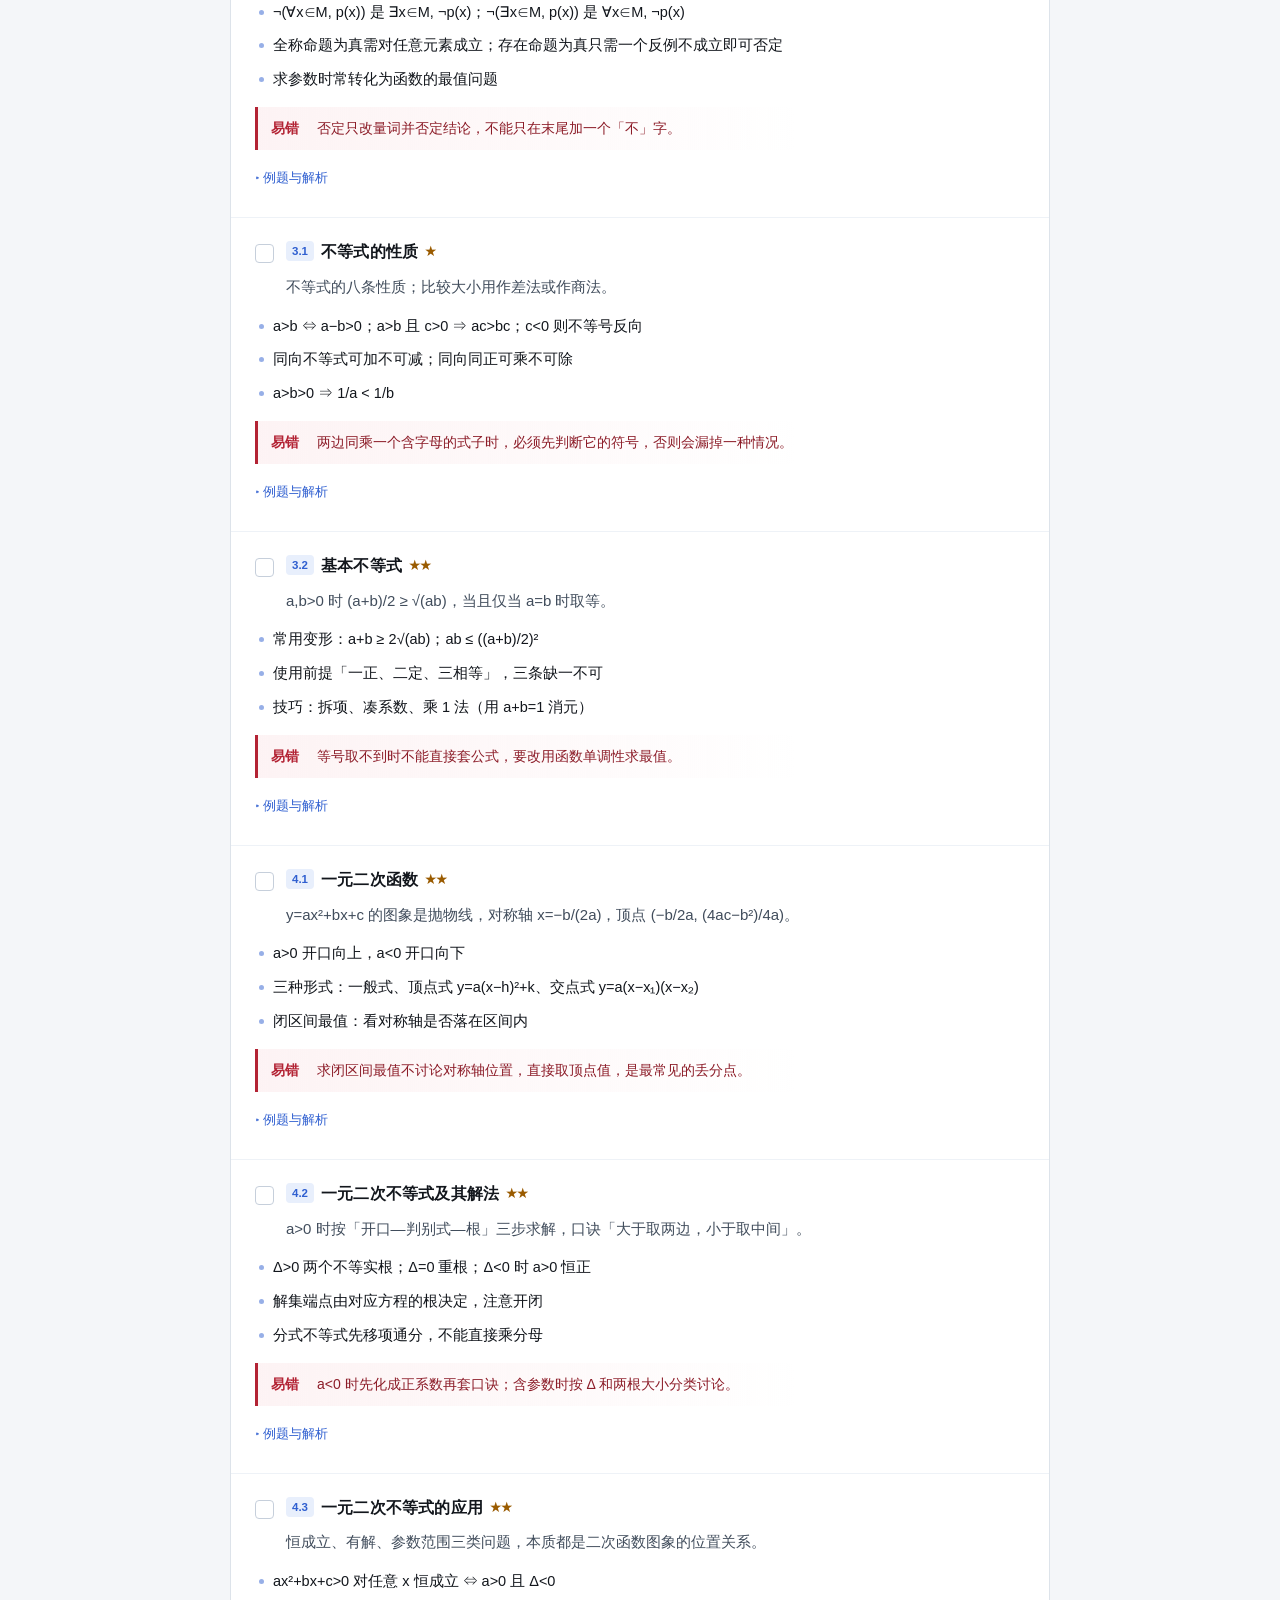
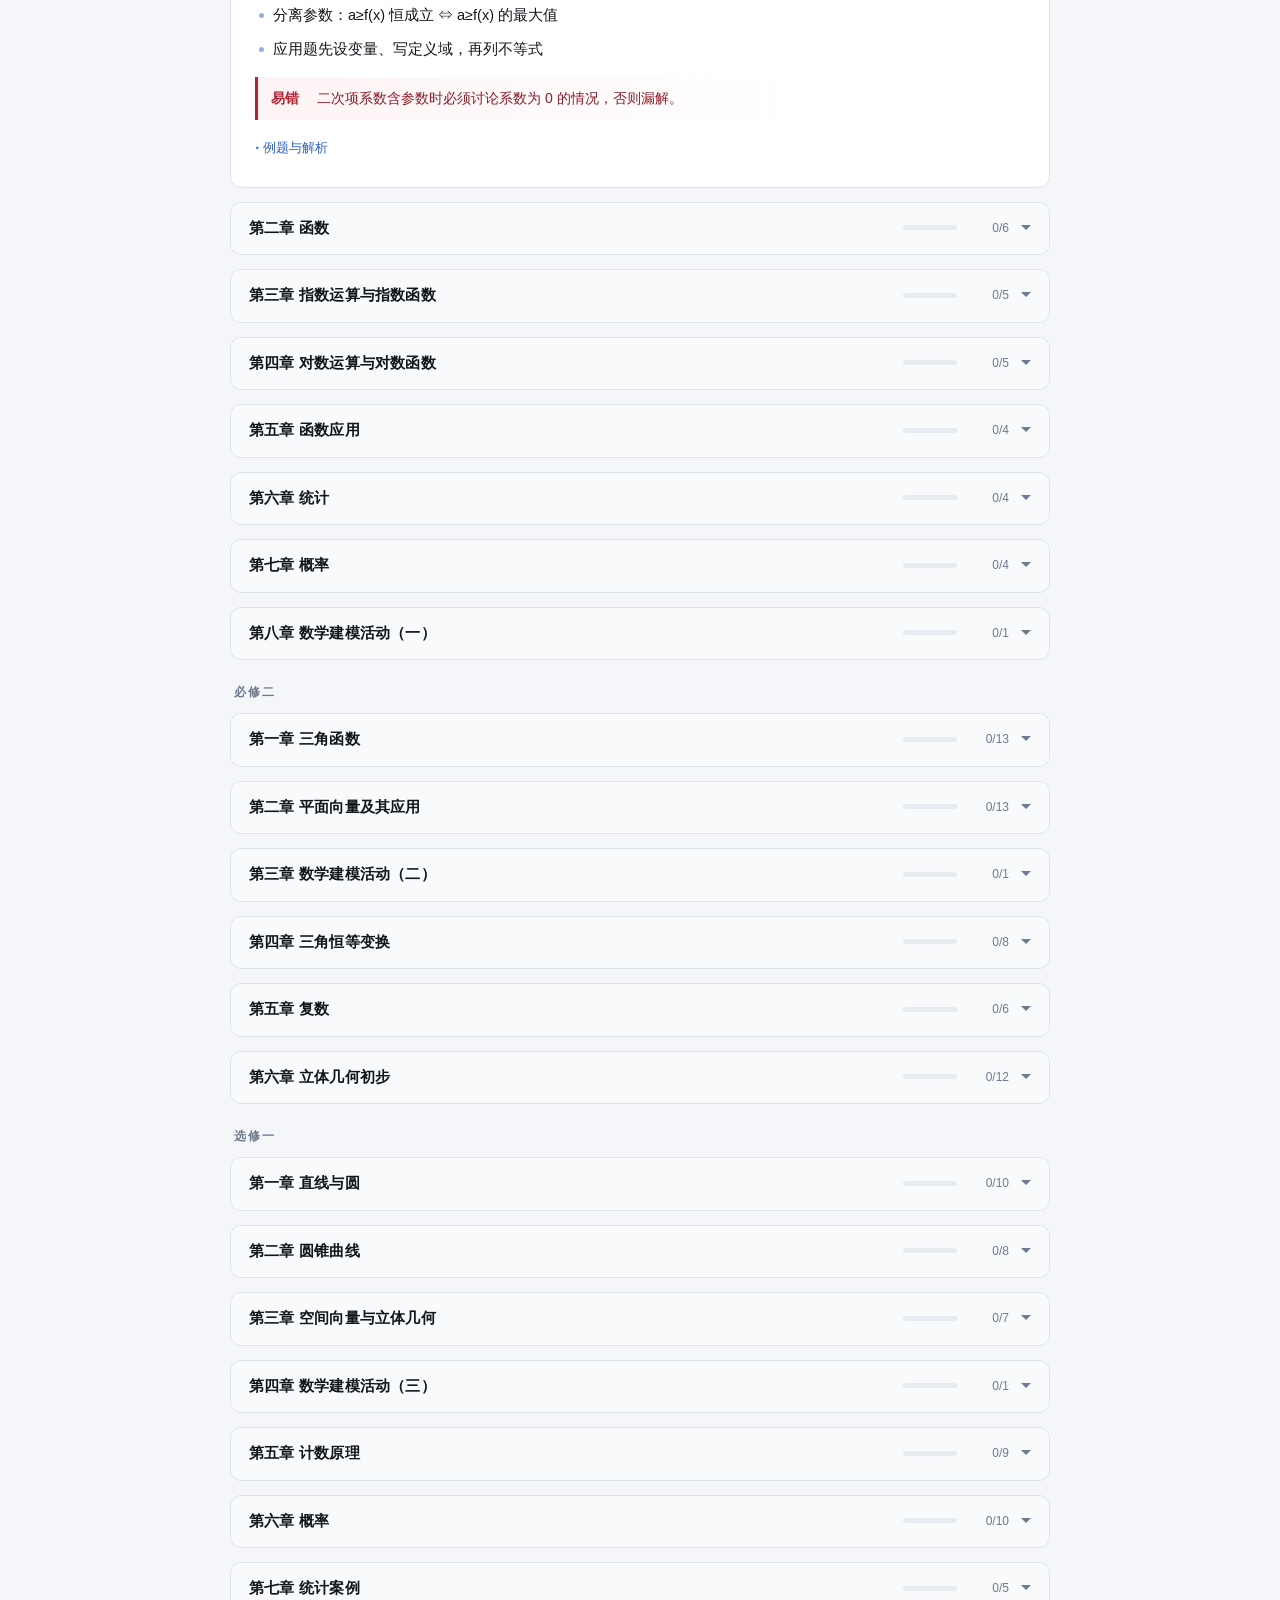
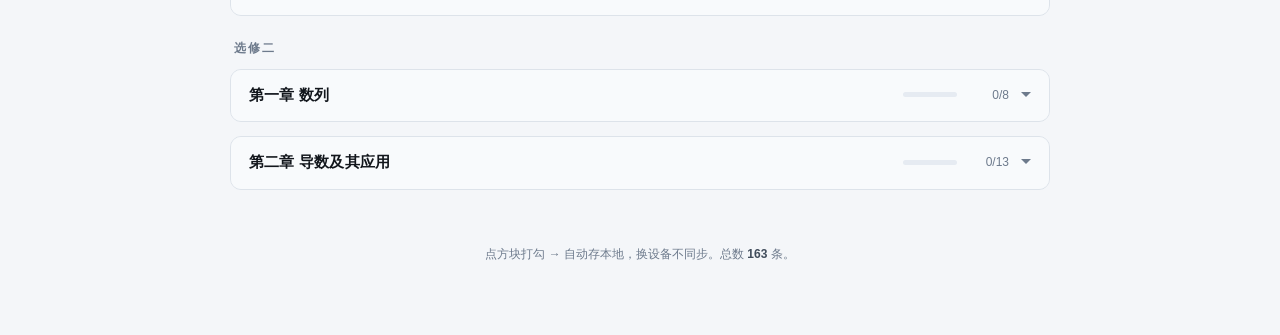
==== commit b9643016: "style: 知识点页改为 CPA 式文档排版——一章一框、框内连续分类、加大行距" ====
--- a/gaosan/index.html
+++ b/gaosan/index.html
@@ -3,7 +3,7 @@
 <head>
 <meta charset="utf-8" />
 <meta name="viewport" content="width=device-width, initial-scale=1, viewport-fit=cover" />
-<meta name="theme-color" content="#1b3a5c" />
+<meta name="theme-color" content="#f4f6f9" />
 <title>高三数学知识点清单</title>
 <meta name="description" content="新高考数学全部模块知识点：核心结论、关键公式、易错提醒、典型例题。可勾选已掌握，自动记录进度。" />
 <link rel="stylesheet" href="assets/style.css" />
--- a/gaosan/assets/style.css
+++ b/gaosan/assets/style.css
@@ -1,17 +1,25 @@
-/* 高三数学知识点清单 —— 移动优先，纸感浅底 + 深蓝强调 */
+/* 高三数学知识点清单
+   视觉基调对齐 CPA 学习平台：冷灰底 + 纯白面板 + 单一蓝色强调 + 大行距。
+   关键不同：一章 = 一个白框，框内按知识点连续排版，用细分割线和留白分层，
+             不再是一张张独立卡片。 */
 :root {
-  --ink: #1c1c1e;
-  --ink-2: #4a4a52;
-  --ink-3: #86868b;
-  --bg: #f7f4ee;
-  --card: #fffdf9;
-  --line: #e6e1d7;
-  --brand: #1b3a5c;
-  --brand-2: #2f6b9e;
-  --ok: #2e7d5b;
-  --warn: #b4552d;
-  --star: #c9932e;
-  --radius: 14px;
+  --ink: #12161c;
+  --ink-2: #414d5c;
+  --ink-3: #6d7a8c;
+  --bg: #f4f6f9;
+  --card: #ffffff;
+  --line: #dde3ea;
+  --line-2: #eef2f7;
+  --brand: #2f5fd0;
+  --brand-2: #1f4bb5;
+  --brand-soft: #e8effc;
+  --ok: #0b7a4b;
+  --warn: #b32334;
+  --warn-soft: #fdf3f4;
+  --star: #9a5b00;
+  --radius: 11px;
+  --font: -apple-system, BlinkMacSystemFont, "PingFang SC", "Hiragino Sans GB",
+          "Microsoft YaHei", "Segoe UI", sans-serif;
 }
 
 * { box-sizing: border-box; -webkit-tap-highlight-color: transparent; }
@@ -22,9 +30,11 @@
   margin: 0;
   background: var(--bg);
   color: var(--ink);
-  font: 15px/1.65 -apple-system, BlinkMacSystemFont, "PingFang SC", "Hiragino Sans GB",
-        "Microsoft YaHei", system-ui, sans-serif;
-  padding-bottom: 40px;
+  font-family: var(--font);
+  font-size: 15px;
+  line-height: 1.75;
+  -webkit-font-smoothing: antialiased;
+  padding-bottom: 30px;
 }
 
 /* ---------- 顶部 ---------- */
@@ -32,24 +42,27 @@
   position: sticky;
   top: 0;
   z-index: 20;
-  background: rgba(247, 244, 238, 0.94);
-  backdrop-filter: saturate(180%) blur(12px);
+  background: rgba(255, 255, 255, 0.96);
+  backdrop-filter: saturate(180%) blur(10px);
   border-bottom: 1px solid var(--line);
-  padding: 10px 14px 0;
+  padding: 12px 16px 0;
 }
 
 .top-inner {
   display: flex;
   align-items: center;
-  gap: 12px;
+  gap: 14px;
+  max-width: 860px;
+  margin: 0 auto;
 }
 
 h1 {
+  flex: 0 0 auto;
   margin: 0;
   font-size: 16px;
-  font-weight: 700;
+  font-weight: 650;
   letter-spacing: 0.2px;
-  color: var(--brand);
+  color: var(--ink);
   white-space: nowrap;
 }
 
@@ -57,310 +70,425 @@
   flex: 1;
   display: flex;
   align-items: center;
-  gap: 8px;
+  gap: 9px;
   min-width: 0;
 }
 
 .bar {
   flex: 1;
-  height: 6px;
+  height: 5px;
+  background: #e6ebf2;
   border-radius: 99px;
-  background: #e8e2d6;
   overflow: hidden;
 }
 
-.bar > i {
+.bar i {
   display: block;
   height: 100%;
   width: 0;
+  background: var(--brand);
   border-radius: 99px;
-  background: linear-gradient(90deg, var(--brand-2), var(--ok));
   transition: width 0.25s ease;
 }
 
 #pct {
+  flex: 0 0 auto;
+  font-size: 12px;
+  color: var(--ink-3);
   font-variant-numeric: tabular-nums;
-  font-size: 12px;
-  color: var(--ink-3);
   min-width: 34px;
   text-align: right;
 }
 
+/* 工具栏 */
 .tools {
   display: flex;
-  gap: 8px;
   align-items: center;
-  padding: 10px 0;
-}
-
-#q {
+  gap: 10px;
+  max-width: 860px;
+  margin: 10px auto 0;
+}
+
+.tools input[type="search"] {
   flex: 1;
   min-width: 0;
-  appearance: none;
+  font-family: inherit;
+  font-size: 16px;
+  color: var(--ink);
+  background: var(--bg);
   border: 1px solid var(--line);
+  border-radius: 7px;
+  padding: 8px 12px;
+  outline: none;
+}
+.tools input[type="search"]:focus {
+  border-color: var(--brand);
   background: #fff;
-  border-radius: 10px;
-  padding: 9px 12px;
-  font-size: 14px;
-  color: var(--ink);
-  outline: none;
-}
-
-#q:focus { border-color: var(--brand-2); box-shadow: 0 0 0 3px rgba(47, 107, 158, 0.12); }
+  box-shadow: 0 0 0 3px var(--brand-soft);
+}
 
 .switch {
+  flex: 0 0 auto;
   display: inline-flex;
   align-items: center;
   gap: 6px;
-  font-size: 12px;
+  font-size: 12.5px;
   color: var(--ink-2);
+  background: var(--bg);
+  border: 1px solid var(--line);
+  border-radius: 7px;
+  padding: 7px 11px;
+  cursor: pointer;
   white-space: nowrap;
-  cursor: pointer;
-  user-select: none;
-}
-
-.switch input { width: 15px; height: 15px; accent-color: var(--brand-2); }
+}
+.switch input { accent-color: var(--brand); margin: 0; }
 
 .ghost {
-  appearance: none;
+  flex: 0 0 auto;
+  font-family: inherit;
+  font-size: 12.5px;
+  color: var(--ink-3);
+  background: transparent;
   border: 1px solid var(--line);
-  background: transparent;
-  color: var(--ink-3);
-  border-radius: 8px;
-  padding: 7px 9px;
-  font-size: 12px;
+  border-radius: 7px;
+  padding: 7px 11px;
   cursor: pointer;
   white-space: nowrap;
 }
-
-.ghost:active { background: #eee9e0; }
-
-/* ---------- 模块标签 ---------- */
+.ghost:active { background: var(--bg); }
+
+/* 册切换 */
 .tabs {
   display: flex;
-  gap: 8px;
+  gap: 7px;
+  max-width: 860px;
+  margin: 10px auto 0;
+  padding-bottom: 10px;
   overflow-x: auto;
-  padding: 6px 0 10px;
   scrollbar-width: none;
 }
-
 .tabs::-webkit-scrollbar { display: none; }
 
 .tab {
   flex: 0 0 auto;
+  font-family: inherit;
+  font-size: 13px;
+  color: var(--ink-2);
+  background: #fff;
   border: 1px solid var(--line);
-  background: #fff;
-  color: var(--ink-2);
   border-radius: 99px;
-  padding: 6px 13px;
-  font-size: 13px;
-  cursor: pointer;
-  white-space: nowrap;
-}
-
+  padding: 6px 14px;
+  cursor: pointer;
+  transition: background 0.15s ease, border-color 0.15s ease;
+}
 .tab[aria-selected="true"] {
   background: var(--brand);
   border-color: var(--brand);
   color: #fff;
   font-weight: 600;
 }
-
 .tab .n {
   font-size: 11px;
-  opacity: 0.65;
-  margin-left: 4px;
+  margin-left: 5px;
+  opacity: 0.62;
   font-variant-numeric: tabular-nums;
 }
 
 /* ---------- 列表 ---------- */
 main {
-  padding: 14px;
-  max-width: 820px;
+  max-width: 860px;
   margin: 0 auto;
-}
-
-.sec-title {
-  display: flex;
-  align-items: baseline;
-  gap: 8px;
-  margin: 22px 2px 10px;
-  font-weight: 700;
-  color: var(--brand);
-  font-size: 15px;
-}
-
-.sec-title:first-child { margin-top: 6px; }
-
-.sec-title span { font-weight: 400; font-size: 12px; color: var(--ink-3); }
-
-.card {
+  padding: 18px 16px 10px;
+}
+
+.book-title {
+  margin: 22px 4px 10px;
+  font-size: 12px;
+  font-weight: 650;
+  letter-spacing: 2px;
+  color: var(--ink-3);
+}
+.book-title:first-child { margin-top: 2px; }
+
+/* 章 = 一个框 */
+.chap {
   background: var(--card);
   border: 1px solid var(--line);
   border-radius: var(--radius);
-  padding: 13px 14px;
-  margin-bottom: 10px;
-  transition: opacity 0.2s ease, border-color 0.2s ease;
-}
-
-.card.done { opacity: 0.55; border-color: #d8e6dd; }
+  margin-bottom: 14px;
+  overflow: hidden;
+}
+
+.chap-head {
+  display: flex;
+  align-items: center;
+  gap: 12px;
+  width: 100%;
+  padding: 14px 18px;
+  border: 0;
+  background: #f8fafc;
+  font-family: inherit;
+  font-size: 15px;
+  text-align: left;
+  cursor: pointer;
+  color: var(--ink);
+  border-bottom: 1px solid transparent;
+}
+.chap.open .chap-head { border-bottom-color: var(--line-2); }
+.chap-head:active { background: #f1f5f9; }
+
+.chap-name {
+  flex: 1;
+  font-weight: 650;
+  line-height: 1.5;
+  letter-spacing: 0.2px;
+}
+
+.chap-bar {
+  flex: 0 0 auto;
+  width: 54px;
+  height: 5px;
+  background: #e6ebf2;
+  border-radius: 99px;
+  overflow: hidden;
+}
+.chap-bar i {
+  display: block;
+  height: 100%;
+  background: var(--ok);
+  border-radius: 99px;
+  transition: width 0.2s ease;
+}
+
+.chap-prog {
+  flex: 0 0 auto;
+  min-width: 40px;
+  text-align: right;
+  font-size: 12px;
+  color: var(--ink-3);
+  font-variant-numeric: tabular-nums;
+}
+
+.caret {
+  flex: 0 0 auto;
+  width: 0;
+  height: 0;
+  border: 5px solid transparent;
+  border-top-color: var(--ink-3);
+  margin-top: 4px;
+  transition: transform 0.2s ease;
+}
+.chap.open .caret { transform: rotate(180deg); }
+
+.chap-body { display: none; }
+.chap.open .chap-body { display: block; }
+
+/* 框内的知识点：连续排版，只靠分割线和留白 */
+.card {
+  padding: 20px 20px 22px;
+  border-top: 1px solid var(--line-2);
+  transition: opacity 0.2s ease;
+}
+.card:first-child { border-top: 0; }
+.card.done { opacity: 0.55; }
 
 .card-head {
   display: flex;
   align-items: flex-start;
-  gap: 10px;
-}
-
+  gap: 12px;
+}
+
+/* 勾选：小方块，不抢视线 */
 .check {
   flex: 0 0 auto;
-  width: 22px;
-  height: 22px;
-  margin-top: 2px;
-  border-radius: 7px;
-  border: 1.5px solid #cfc8ba;
+  width: 19px;
+  height: 19px;
+  margin-top: 4px;
+  border: 1.5px solid #c6cfdb;
+  border-radius: 4px;
   background: #fff;
   cursor: pointer;
-  display: grid;
-  place-items: center;
-  transition: all 0.15s ease;
-}
-
+  position: relative;
+  padding: 0;
+  transition: background 0.15s ease, border-color 0.15s ease;
+}
 .check::after {
   content: "";
-  width: 10px;
-  height: 6px;
-  border-left: 2px solid #fff;
+  position: absolute;
+  left: 5px;
+  top: 2px;
+  width: 6px;
+  height: 10px;
+  border-right: 2px solid #fff;
   border-bottom: 2px solid #fff;
-  transform: rotate(-45deg) translateY(-1px) scale(0);
+  transform: rotate(42deg) scale(0);
   transition: transform 0.15s ease;
 }
-
 .card.done .check {
   background: var(--ok);
   border-color: var(--ok);
 }
-
-.card.done .check::after { transform: rotate(-45deg) translateY(-1px) scale(1); }
+.card.done .check::after { transform: rotate(42deg) scale(1); }
 
 .title-wrap { flex: 1; min-width: 0; }
 
+/* 知识点标题 = 小节分类标题 */
 .t {
+  font-size: 15.5px;
   font-weight: 650;
-  font-size: 15px;
-  line-height: 1.45;
-  color: var(--ink);
-}
-
-.stars { color: var(--star); font-size: 11px; letter-spacing: 1px; margin-left: 4px; }
+  line-height: 1.6;
+  color: var(--ink);
+  letter-spacing: 0.2px;
+}
+.t .stars {
+  font-style: normal;
+  font-size: 10.5px;
+  letter-spacing: 0;
+  color: var(--star);
+  margin-left: 7px;
+  vertical-align: 2px;
+}
+
+/* 编号做成浅色标签，让框内的小节分类一眼能分开 */
+.t .num {
+  display: inline-block;
+  font-size: 11.5px;
+  font-weight: 600;
+  color: var(--brand);
+  background: var(--brand-soft);
+  border-radius: 4px;
+  padding: 1px 6px;
+  margin-right: 7px;
+  vertical-align: 2px;
+  font-variant-numeric: tabular-nums;
+  letter-spacing: 0;
+}
 
 .core {
-  margin: 7px 0 0;
+  margin: 8px 0 0;
+  font-size: 14.5px;
+  line-height: 1.85;
   color: var(--ink-2);
-  font-size: 14px;
-}
-
+}
+
+/* 公式 / 要点：连续文本，不缩成碎条目 */
 .keys {
-  margin: 9px 0 0;
-  padding: 0;
+  margin: 12px 0 0;
+  padding: 0 0 0 2px;
   list-style: none;
-  display: grid;
-  gap: 6px;
-}
-
+  counter-reset: k;
+}
 .keys li {
   position: relative;
-  padding: 7px 10px 7px 11px;
-  background: #f4f6f8;
-  border-left: 3px solid var(--brand-2);
-  border-radius: 0 8px 8px 0;
+  padding-left: 16px;
+  margin-bottom: 7px;
+  font-size: 14px;
+  line-height: 1.85;
+  color: var(--ink);
+  overflow-wrap: break-word;
+}
+.keys li:last-child { margin-bottom: 0; }
+.keys li::before {
+  content: "";
+  position: absolute;
+  left: 2px;
+  top: 11px;
+  width: 5px;
+  height: 5px;
+  border-radius: 50%;
+  background: var(--brand);
+  opacity: 0.5;
+}
+
+/* 易错：左侧细线，不做成色块卡片 */
+.trap {
+  margin: 14px 0 0;
+  padding: 9px 0 9px 13px;
+  border-left: 3px solid var(--warn);
+  background: linear-gradient(90deg, var(--warn-soft), transparent 70%);
+  font-size: 14px;
+  line-height: 1.8;
+  color: #8c1c28;
+  border-radius: 0 5px 5px 0;
+}
+.trap b {
+  font-weight: 650;
+  color: var(--warn);
+  margin-right: 4px;
+}
+
+/* 例题 */
+.eg {
+  margin: 14px 0 0;
   font-size: 13.5px;
-  line-height: 1.6;
-  color: var(--ink);
-  overflow-x: auto;
-}
-
-.trap {
-  margin-top: 9px;
+}
+.eg summary {
+  display: inline-block;
+  cursor: pointer;
+  color: var(--brand);
   font-size: 13px;
-  color: var(--warn);
-  background: #fdf3ee;
-  border-radius: 8px;
-  padding: 7px 10px;
-  line-height: 1.6;
-}
-
-.trap b { font-weight: 700; }
-
-details.eg {
-  margin-top: 9px;
-  border-top: 1px dashed var(--line);
-  padding-top: 8px;
-}
-
-details.eg > summary {
-  cursor: pointer;
-  font-size: 13px;
-  color: var(--brand-2);
+  padding: 3px 0;
   list-style: none;
-  outline: none;
-}
-
-details.eg > summary::-webkit-details-marker { display: none; }
-
-details.eg > summary::before {
+}
+.eg summary::-webkit-details-marker { display: none; }
+.eg summary::before {
   content: "▸ ";
-  font-size: 11px;
-}
-
-details.eg[open] > summary::before { content: "▾ "; }
-
+  font-size: 10px;
+  vertical-align: 1px;
+}
+.eg[open] summary::before { content: "▾ "; }
 .eg-body {
   margin-top: 8px;
-  font-size: 13.5px;
-  color: var(--ink-2);
-  line-height: 1.75;
-}
-
-.eg-body .q { color: var(--ink); }
-
+  padding: 12px 14px;
+  background: #f8fafc;
+  border-radius: 7px;
+  line-height: 1.85;
+}
+.eg-body .q { color: var(--ink); margin-bottom: 7px; }
 .eg-body .a {
-  margin-top: 6px;
-  padding: 8px 10px;
-  background: #f2f7f4;
-  border-radius: 8px;
-  color: #245b41;
+  color: var(--ok);
+  padding-top: 7px;
+  border-top: 1px dashed var(--line);
 }
 
 .empty {
   text-align: center;
   color: var(--ink-3);
   font-size: 14px;
-  padding: 60px 20px;
+  padding: 56px 20px;
 }
 
 .foot {
+  max-width: 860px;
+  margin: 0 auto;
   text-align: center;
   color: var(--ink-3);
   font-size: 12px;
-  padding: 10px 20px 30px;
-}
+  line-height: 1.8;
+  padding: 14px 20px 28px;
+}
+.foot b { color: var(--ink-2); font-variant-numeric: tabular-nums; }
 
 mark {
-  background: #ffe9a8;
+  background: #fff2b8;
   color: inherit;
-  border-radius: 3px;
+  border-radius: 2px;
   padding: 0 1px;
 }
 
-@media (min-width: 700px) {
-  body { font-size: 15.5px; }
-  main { padding: 18px 22px; }
-  h1 { font-size: 17px; }
+@media (min-width: 720px) {
+  main { padding: 22px 20px 14px; }
+  .card { padding: 22px 24px 24px; }
+  .core { font-size: 15px; }
+  .keys li { font-size: 14.5px; }
 }
 
 @media print {
-  .top .tools, .tabs, .check, .ghost { display: none !important; }
+  .tools, .tabs, .check, .ghost { display: none !important; }
   .top { position: static; }
-  .card { break-inside: avoid; border-color: #ccc; }
+  .chap { break-inside: auto; border-color: #ccc; }
+  .chap-body { display: block !important; }
+  .card { break-inside: avoid; }
   details.eg { display: none; }
   body { background: #fff; }
 }
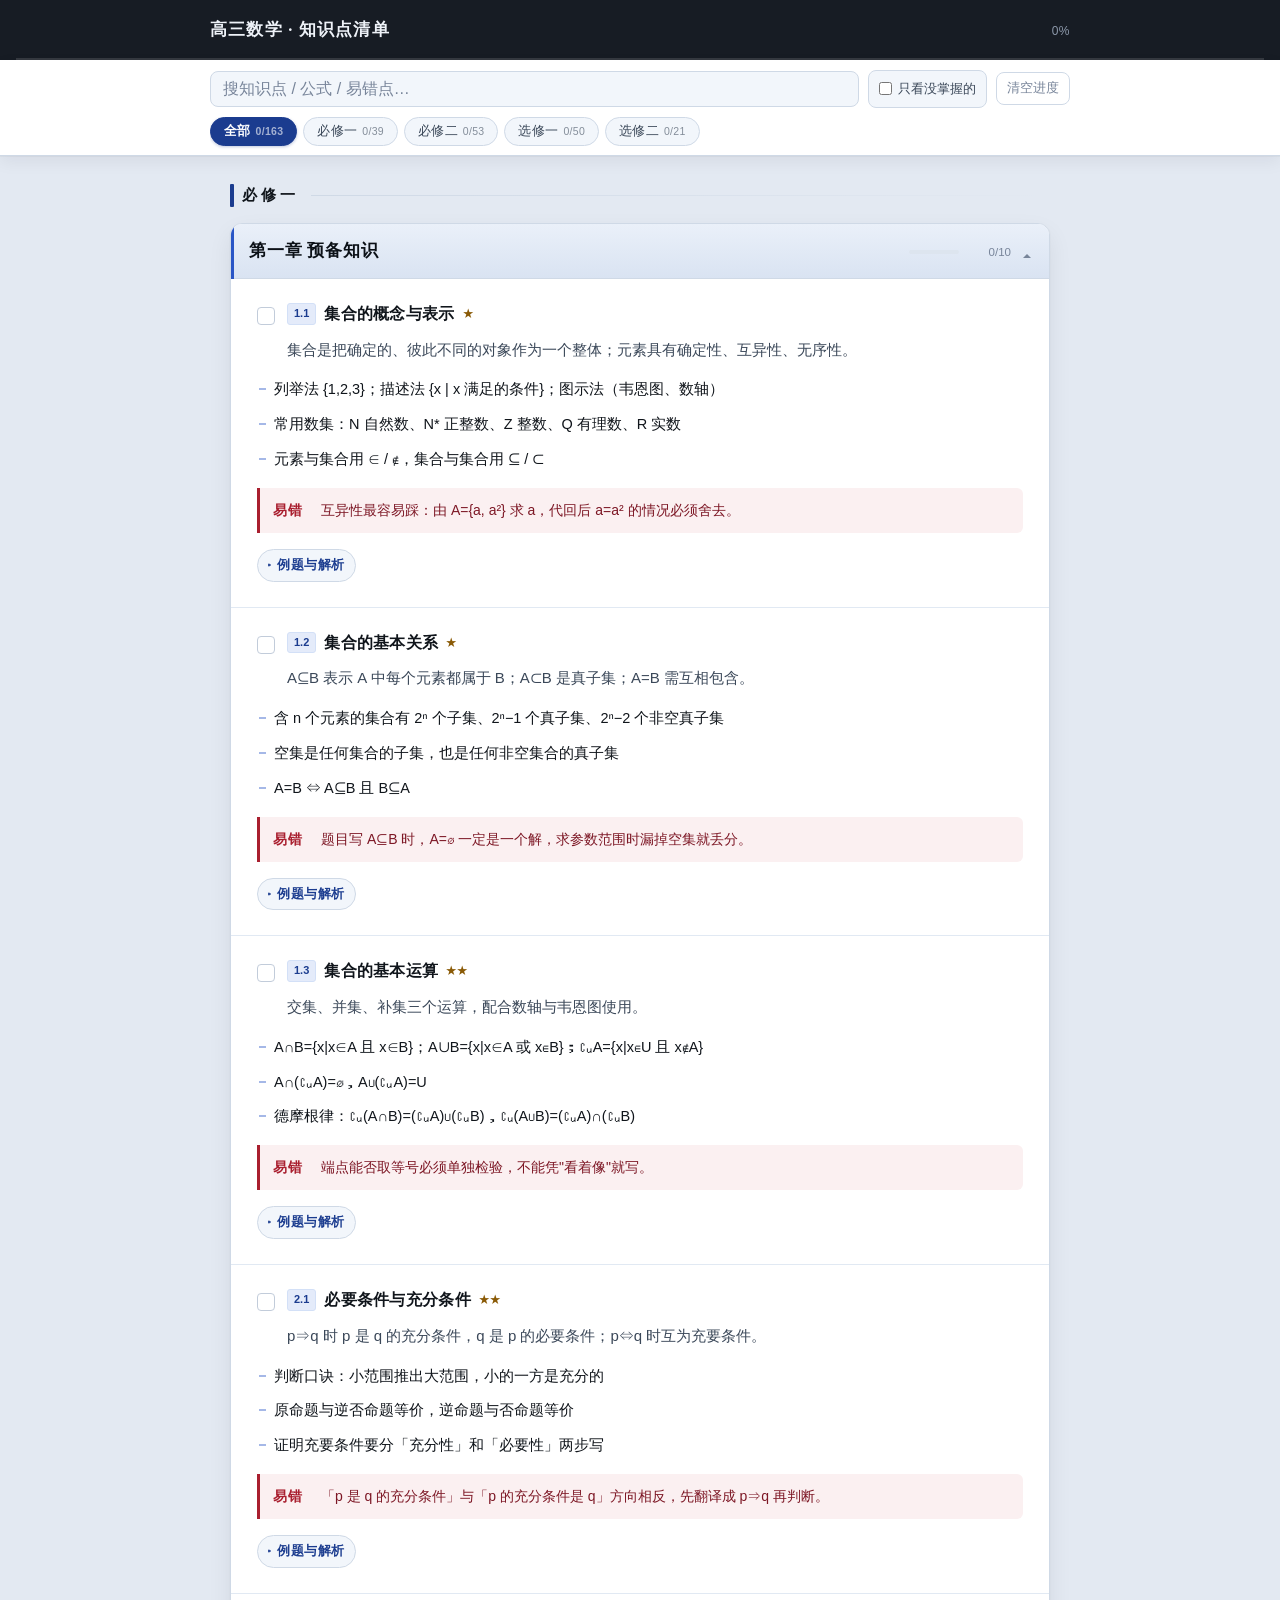
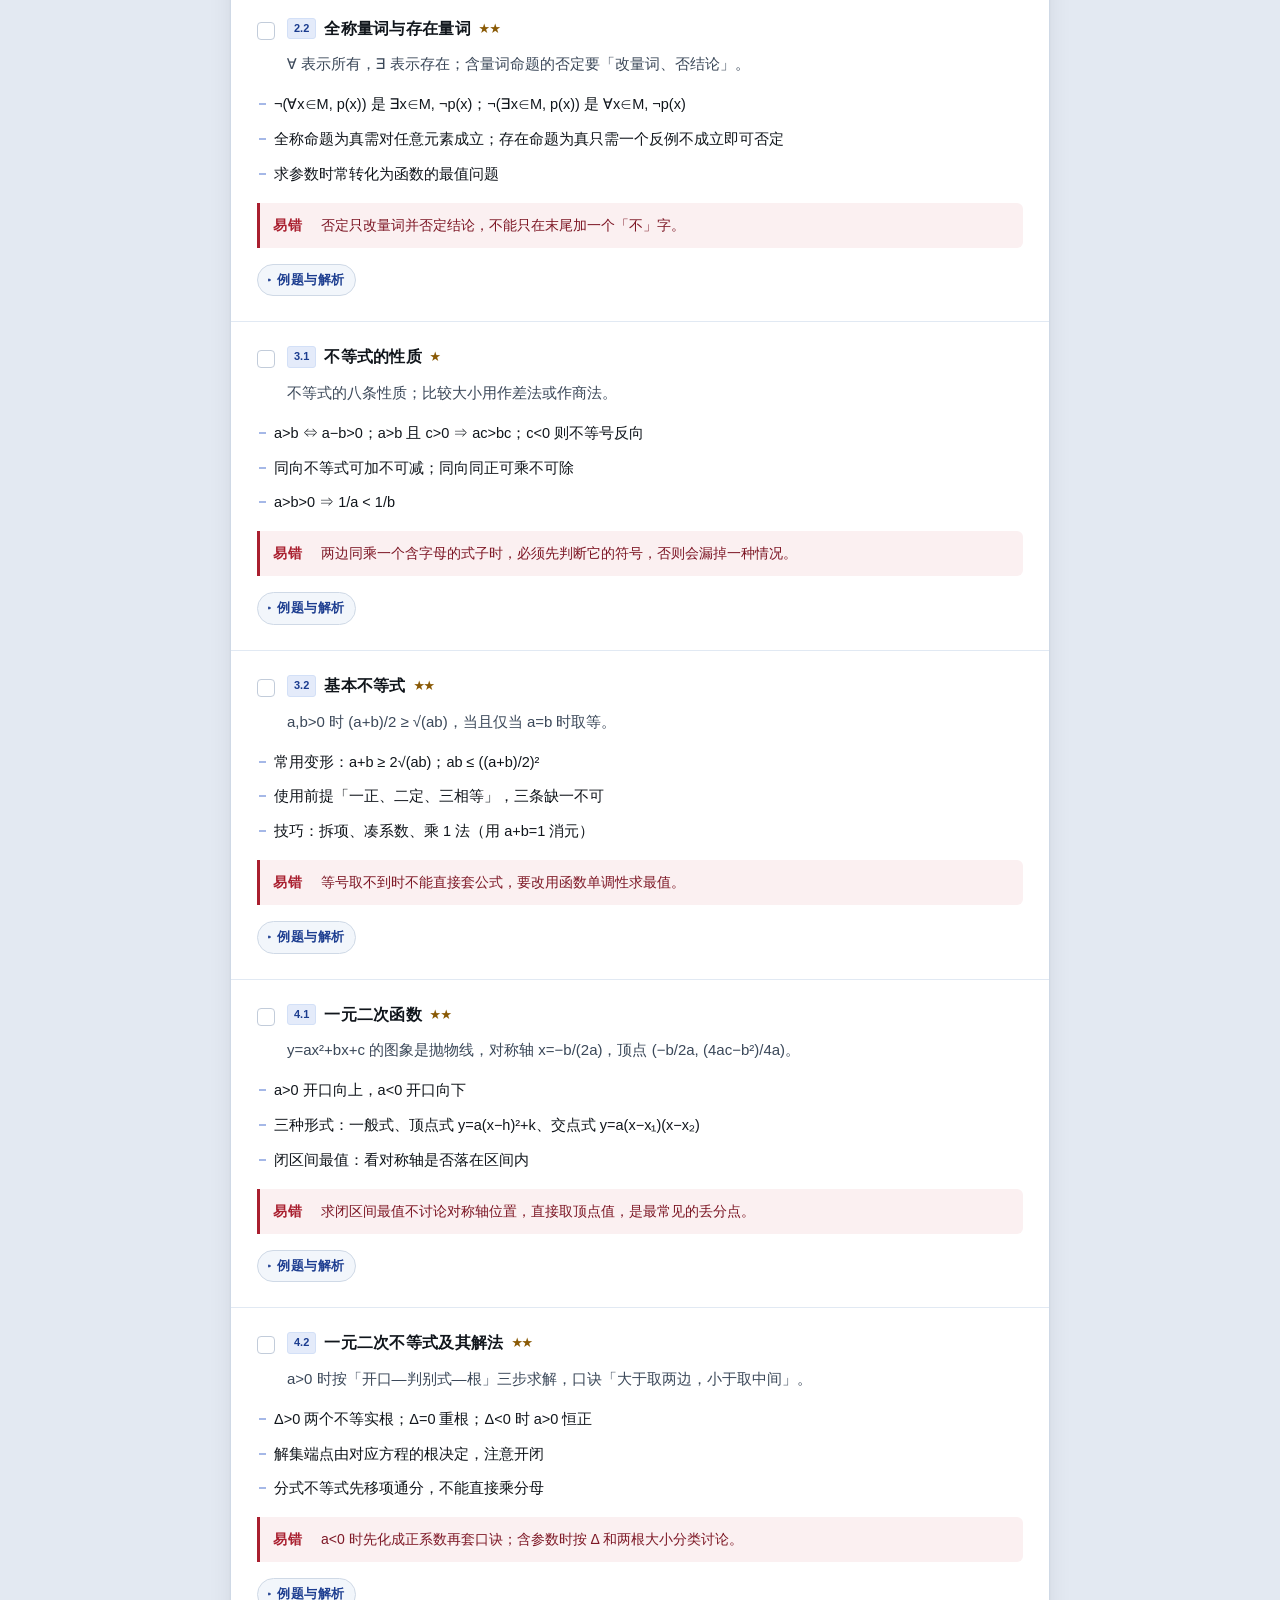
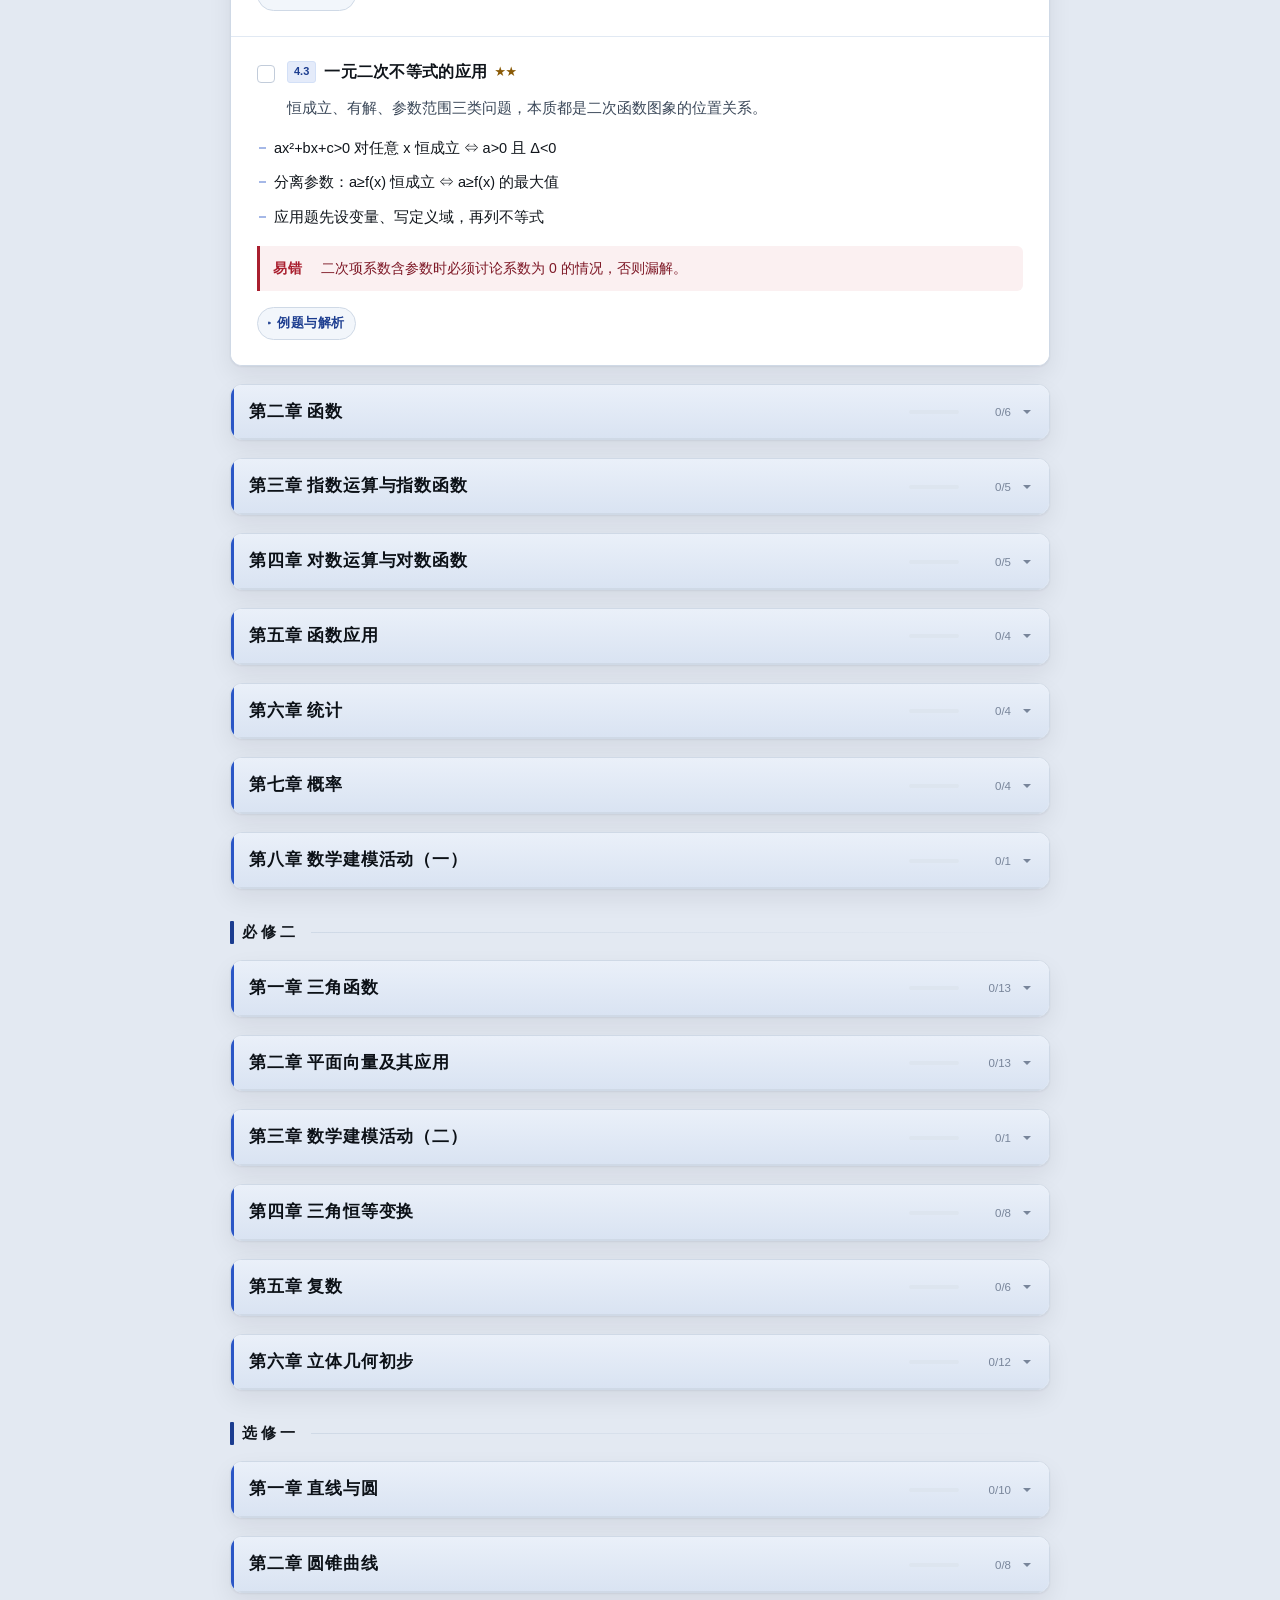
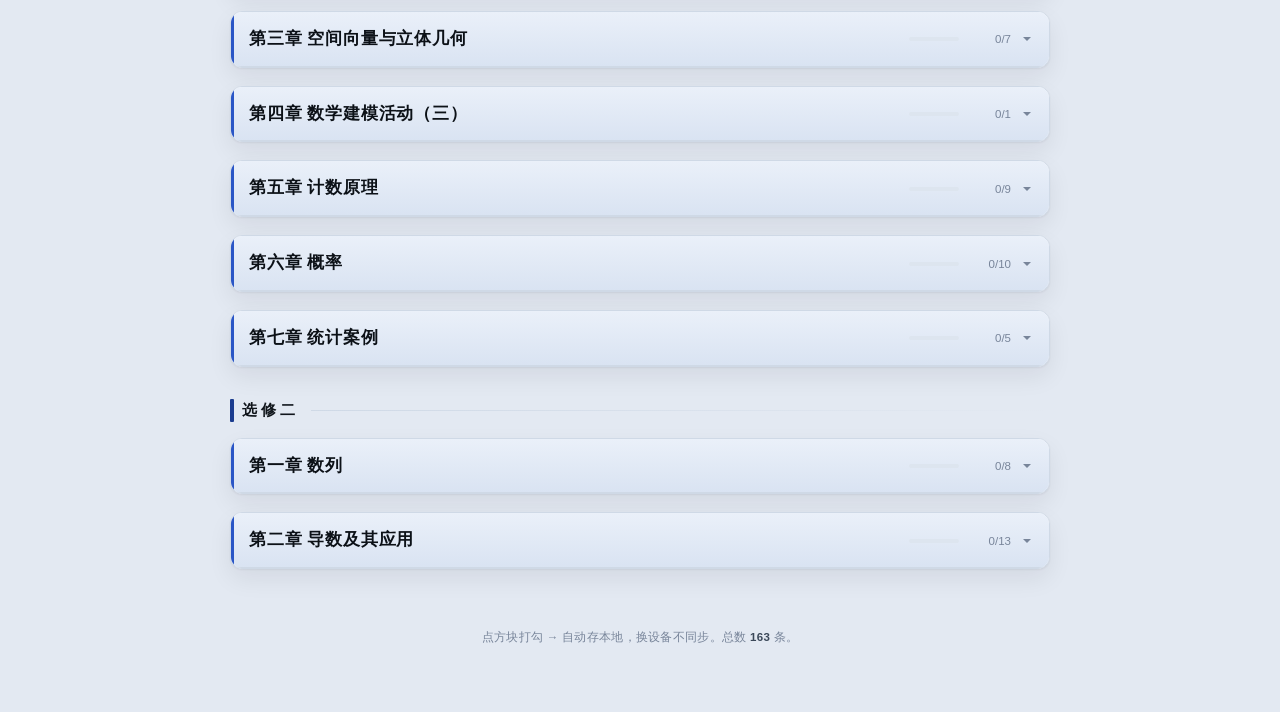
==== commit ef24062e: "知识点页改正式文档式排版：墨蓝顶栏/灰底白框/衬线章标题/框内连续条目" ====
--- a/gaosan/index.html
+++ b/gaosan/index.html
@@ -10,15 +10,15 @@
 </head>
 <body>
 
+<div class="nav">
+  <div class="nav-in">
+    <h1>高三数学 · 知识点清单</h1>
+    <span class="pct" id="pct">0%</span>
+  </div>
+  <div class="nav-bar" aria-hidden="true"><i id="bar"></i></div>
+</div>
+
 <header class="top">
-  <div class="top-inner">
-    <h1>高三数学 · 知识点清单</h1>
-    <div class="progress" aria-hidden="true">
-      <div class="bar"><i id="bar"></i></div>
-      <span id="pct">0%</span>
-    </div>
-  </div>
-
   <div class="tools">
     <input id="q" type="search" placeholder="搜知识点 / 公式 / 易错点…" autocomplete="off" />
     <label class="switch">
--- a/gaosan/assets/style.css
+++ b/gaosan/assets/style.css
@@ -1,25 +1,45 @@
 /* 高三数学知识点清单
-   视觉基调对齐 CPA 学习平台：冷灰底 + 纯白面板 + 单一蓝色强调 + 大行距。
-   关键不同：一章 = 一个白框，框内按知识点连续排版，用细分割线和留白分层，
-             不再是一张张独立卡片。 */
+   视觉基调：墨蓝顶栏 + 冷灰底 + 纯白面板 + 单一蓝色强调。
+   层次靠"深—灰—白"三档底色与极轻阴影拉开，标题用衬线，正文用无衬线保证公式清晰。
+   一章 = 一个白框，框内按知识点连续排版，用细分割线和留白分层。 */
 :root {
-  --ink: #12161c;
-  --ink-2: #414d5c;
-  --ink-3: #6d7a8c;
-  --bg: #f4f6f9;
-  --card: #ffffff;
-  --line: #dde3ea;
-  --line-2: #eef2f7;
-  --brand: #2f5fd0;
-  --brand-2: #1f4bb5;
-  --brand-soft: #e8effc;
-  --ok: #0b7a4b;
-  --warn: #b32334;
-  --warn-soft: #fdf3f4;
-  --star: #9a5b00;
-  --radius: 11px;
+  /* 顶栏 */
+  --nav-bg: #171c24;
+  --nav-text: #eef2f8;
+  --nav-dim: #8d99ab;
+
+  /* 三档底色 */
+  --page-bg: #e3e9f2;
+  --panel: #ffffff;
+  --panel-2: #f2f6fb;
+  --panel-3: #e4ecf6;
+
+  /* 分隔 */
+  --line: #cfd9e6;
+  --line-2: #e6ecf4;
+
+  /* 文字 */
+  --ink: #10151b;
+  --ink-2: #3b4859;
+  --ink-3: #78859a;
+
+  /* 强调 */
+  --blue: #2a56c6;
+  --blue-deep: #1b3c8f;
+  --blue-soft: #e4ebfa;
+  --ok: #0b6b45;
+  --warn: #a91f2f;
+  --warn-soft: #fbf0f1;
+  --star: #8a5a06;
+
+  --radius: 12px;
+  --shadow-sm: 0 1px 2px rgba(16, 21, 27, 0.04);
+  --shadow: 0 1px 3px rgba(16, 21, 27, 0.05), 0 8px 20px rgba(16, 21, 27, 0.045);
+
   --font: -apple-system, BlinkMacSystemFont, "PingFang SC", "Hiragino Sans GB",
           "Microsoft YaHei", "Segoe UI", sans-serif;
+  --font-serif: "Songti SC", "Source Han Serif SC", "Noto Serif SC", Georgia,
+                "Times New Roman", serif;
 }
 
 * { box-sizing: border-box; -webkit-tap-highlight-color: transparent; }
@@ -28,85 +48,78 @@
 
 body {
   margin: 0;
-  background: var(--bg);
+  background: var(--page-bg);
   color: var(--ink);
   font-family: var(--font);
   font-size: 15px;
-  line-height: 1.75;
+  line-height: 1.8;
   -webkit-font-smoothing: antialiased;
-  padding-bottom: 30px;
-}
-
-/* ---------- 顶部 ---------- */
+  padding-bottom: 26px;
+}
+
+/* ---------- 墨蓝顶栏（随页面滚走） ---------- */
+.nav {
+  background: var(--nav-bg);
+  padding: 15px 16px 0;
+}
+
+.nav-in {
+  display: flex;
+  align-items: baseline;
+  gap: 12px;
+  max-width: 860px;
+  margin: 0 auto;
+}
+
+h1 {
+  flex: 1;
+  margin: 0;
+  font-family: var(--font-serif);
+  font-size: 16.5px;
+  font-weight: 600;
+  letter-spacing: 1.2px;
+  color: var(--nav-text);
+  white-space: nowrap;
+}
+
+.pct {
+  flex: 0 0 auto;
+  font-size: 12px;
+  letter-spacing: 0.5px;
+  color: var(--nav-dim);
+  font-variant-numeric: tabular-nums;
+}
+
+.nav-bar {
+  height: 2px;
+  margin-top: 13px;
+  background: rgba(255, 255, 255, 0.13);
+}
+.nav-bar i {
+  display: block;
+  height: 100%;
+  width: 0;
+  background: linear-gradient(90deg, #3f6fd8, #7ba3f0);
+  transition: width 0.3s ease;
+}
+
+/* ---------- 吸顶工具条 ---------- */
 .top {
   position: sticky;
   top: 0;
   z-index: 20;
-  background: rgba(255, 255, 255, 0.96);
-  backdrop-filter: saturate(180%) blur(10px);
+  background: #fff;
   border-bottom: 1px solid var(--line);
-  padding: 12px 16px 0;
-}
-
-.top-inner {
-  display: flex;
-  align-items: center;
-  gap: 14px;
-  max-width: 860px;
-  margin: 0 auto;
-}
-
-h1 {
-  flex: 0 0 auto;
-  margin: 0;
-  font-size: 16px;
-  font-weight: 650;
-  letter-spacing: 0.2px;
-  color: var(--ink);
-  white-space: nowrap;
-}
-
-.progress {
-  flex: 1;
+  box-shadow: 0 1px 0 rgba(16, 21, 27, 0.03), 0 6px 16px rgba(16, 21, 27, 0.06);
+  padding: 10px 16px 0;
+}
+
+.tools {
   display: flex;
   align-items: center;
   gap: 9px;
-  min-width: 0;
-}
-
-.bar {
-  flex: 1;
-  height: 5px;
-  background: #e6ebf2;
-  border-radius: 99px;
-  overflow: hidden;
-}
-
-.bar i {
-  display: block;
-  height: 100%;
-  width: 0;
-  background: var(--brand);
-  border-radius: 99px;
-  transition: width 0.25s ease;
-}
-
-#pct {
-  flex: 0 0 auto;
-  font-size: 12px;
-  color: var(--ink-3);
-  font-variant-numeric: tabular-nums;
-  min-width: 34px;
-  text-align: right;
-}
-
-/* 工具栏 */
-.tools {
-  display: flex;
-  align-items: center;
-  gap: 10px;
   max-width: 860px;
-  margin: 10px auto 0;
+  margin: 0 auto;
 }
 
 .tools input[type="search"] {
@@ -115,16 +128,18 @@
   font-family: inherit;
   font-size: 16px;
   color: var(--ink);
-  background: var(--bg);
+  background: var(--panel-2);
   border: 1px solid var(--line);
-  border-radius: 7px;
+  border-radius: 8px;
   padding: 8px 12px;
   outline: none;
-}
+  transition: background 0.15s ease, border-color 0.15s ease, box-shadow 0.15s ease;
+}
+.tools input[type="search"]::placeholder { color: var(--ink-3); }
 .tools input[type="search"]:focus {
-  border-color: var(--brand);
   background: #fff;
-  box-shadow: 0 0 0 3px var(--brand-soft);
+  border-color: var(--blue);
+  box-shadow: 0 0 0 3px rgba(42, 86, 198, 0.12);
 }
 
 .switch {
@@ -134,14 +149,14 @@
   gap: 6px;
   font-size: 12.5px;
   color: var(--ink-2);
-  background: var(--bg);
+  background: var(--panel-2);
   border: 1px solid var(--line);
-  border-radius: 7px;
-  padding: 7px 11px;
+  border-radius: 8px;
+  padding: 7px 10px;
   cursor: pointer;
   white-space: nowrap;
 }
-.switch input { accent-color: var(--brand); margin: 0; }
+.switch input { accent-color: var(--blue); margin: 0; }
 
 .ghost {
   flex: 0 0 auto;
@@ -150,20 +165,20 @@
   color: var(--ink-3);
   background: transparent;
   border: 1px solid var(--line);
-  border-radius: 7px;
-  padding: 7px 11px;
+  border-radius: 8px;
+  padding: 7px 10px;
   cursor: pointer;
   white-space: nowrap;
 }
-.ghost:active { background: var(--bg); }
+.ghost:active { background: var(--panel-2); }
 
 /* 册切换 */
 .tabs {
   display: flex;
-  gap: 7px;
+  gap: 6px;
   max-width: 860px;
-  margin: 10px auto 0;
-  padding-bottom: 10px;
+  margin: 9px auto 0;
+  padding-bottom: 9px;
   overflow-x: auto;
   scrollbar-width: none;
 }
@@ -172,25 +187,27 @@
 .tab {
   flex: 0 0 auto;
   font-family: inherit;
-  font-size: 13px;
+  font-size: 12.5px;
+  letter-spacing: 0.3px;
   color: var(--ink-2);
-  background: #fff;
+  background: var(--panel-2);
   border: 1px solid var(--line);
   border-radius: 99px;
-  padding: 6px 14px;
+  padding: 5px 13px;
   cursor: pointer;
-  transition: background 0.15s ease, border-color 0.15s ease;
+  transition: background 0.15s ease, color 0.15s ease, border-color 0.15s ease;
 }
 .tab[aria-selected="true"] {
-  background: var(--brand);
-  border-color: var(--brand);
+  background: var(--blue-deep);
+  border-color: var(--blue-deep);
   color: #fff;
   font-weight: 600;
+  box-shadow: 0 1px 3px rgba(27, 60, 143, 0.28);
 }
 .tab .n {
-  font-size: 11px;
+  font-size: 10.5px;
   margin-left: 5px;
-  opacity: 0.62;
+  opacity: 0.6;
   font-variant-numeric: tabular-nums;
 }
 
@@ -198,24 +215,48 @@
 main {
   max-width: 860px;
   margin: 0 auto;
-  padding: 18px 16px 10px;
-}
-
+  padding: 20px 16px 10px;
+}
+
+/* 册标题：衬线 + 竖向色条 + 延伸横线，做文档分卷感 */
 .book-title {
-  margin: 22px 4px 10px;
-  font-size: 12px;
-  font-weight: 650;
-  letter-spacing: 2px;
-  color: var(--ink-3);
+  display: flex;
+  align-items: center;
+  gap: 12px;
+  margin: 30px 0 14px;
+  padding-left: 12px;
+  position: relative;
+  font-family: var(--font-serif);
+  font-size: 15px;
+  font-weight: 700;
+  letter-spacing: 4px;
+  color: var(--ink);
+}
+.book-title::before {
+  content: "";
+  position: absolute;
+  left: 0;
+  top: 2px;
+  bottom: 2px;
+  width: 4px;
+  background: var(--blue-deep);
+  border-radius: 1px;
 }
 .book-title:first-child { margin-top: 2px; }
-
-/* 章 = 一个框 */
+.book-title::after {
+  content: "";
+  flex: 1;
+  height: 1px;
+  background: linear-gradient(90deg, var(--line), transparent);
+}
+
+/* 章 = 一个白框，浮在灰底上 */
 .chap {
-  background: var(--card);
+  background: var(--panel);
   border: 1px solid var(--line);
   border-radius: var(--radius);
-  margin-bottom: 14px;
+  margin-bottom: 18px;
+  box-shadow: 0 1px 2px rgba(16, 21, 27, 0.06), 0 10px 24px rgba(16, 21, 27, 0.07);
   overflow: hidden;
 }
 
@@ -224,31 +265,34 @@
   align-items: center;
   gap: 12px;
   width: 100%;
-  padding: 14px 18px;
+  padding: 15px 18px;
   border: 0;
-  background: #f8fafc;
+  background: linear-gradient(180deg, #eaf0f9 0%, #d9e3f2 100%);
+  box-shadow: inset 3px 0 0 var(--blue), inset 0 -1px 0 var(--line);
   font-family: inherit;
-  font-size: 15px;
   text-align: left;
   cursor: pointer;
   color: var(--ink);
-  border-bottom: 1px solid transparent;
-}
-.chap.open .chap-head { border-bottom-color: var(--line-2); }
-.chap-head:active { background: #f1f5f9; }
+  transition: background 0.15s ease;
+}
+.chap.open .chap-head { box-shadow: inset 3px 0 0 var(--blue), inset 0 -1px 0 var(--line); }
+.chap-head:active { background: #d8e2f1; }
 
 .chap-name {
   flex: 1;
-  font-weight: 650;
+  font-family: var(--font-serif);
+  font-size: 16.5px;
+  font-weight: 700;
   line-height: 1.5;
-  letter-spacing: 0.2px;
+  letter-spacing: 0.8px;
+  color: #0c1117;
 }
 
 .chap-bar {
   flex: 0 0 auto;
-  width: 54px;
-  height: 5px;
-  background: #e6ebf2;
+  width: 50px;
+  height: 4px;
+  background: #dde5ef;
   border-radius: 99px;
   overflow: hidden;
 }
@@ -264,7 +308,7 @@
   flex: 0 0 auto;
   min-width: 40px;
   text-align: right;
-  font-size: 12px;
+  font-size: 11.5px;
   color: var(--ink-3);
   font-variant-numeric: tabular-nums;
 }
@@ -273,24 +317,24 @@
   flex: 0 0 auto;
   width: 0;
   height: 0;
-  border: 5px solid transparent;
+  border: 4.5px solid transparent;
   border-top-color: var(--ink-3);
   margin-top: 4px;
   transition: transform 0.2s ease;
 }
 .chap.open .caret { transform: rotate(180deg); }
 
-.chap-body { display: none; }
+.chap-body { display: none; background: var(--panel); }
 .chap.open .chap-body { display: block; }
 
-/* 框内的知识点：连续排版，只靠分割线和留白 */
+/* 框内知识点：连续排版，只靠分割线和留白 */
 .card {
-  padding: 20px 20px 22px;
-  border-top: 1px solid var(--line-2);
-  transition: opacity 0.2s ease;
+  padding: 22px 21px 24px;
+  border-top: 1px solid #e1e9f3;
+  transition: opacity 0.2s ease, background 0.2s ease;
 }
 .card:first-child { border-top: 0; }
-.card.done { opacity: 0.55; }
+.card.done { opacity: 0.52; background: #fcfdfe; }
 
 .card-head {
   display: flex;
@@ -298,25 +342,26 @@
   gap: 12px;
 }
 
-/* 勾选：小方块，不抢视线 */
+/* 勾选 */
 .check {
   flex: 0 0 auto;
-  width: 19px;
-  height: 19px;
-  margin-top: 4px;
-  border: 1.5px solid #c6cfdb;
+  width: 18px;
+  height: 18px;
+  margin-top: 5px;
+  border: 1.5px solid #c2ccda;
   border-radius: 4px;
   background: #fff;
   cursor: pointer;
   position: relative;
   padding: 0;
-  transition: background 0.15s ease, border-color 0.15s ease;
-}
+  transition: background 0.15s ease, border-color 0.15s ease, box-shadow 0.15s ease;
+}
+.check:hover { border-color: var(--blue); }
 .check::after {
   content: "";
   position: absolute;
-  left: 5px;
-  top: 2px;
+  left: 4.5px;
+  top: 1.5px;
   width: 6px;
   height: 10px;
   border-right: 2px solid #fff;
@@ -332,56 +377,58 @@
 
 .title-wrap { flex: 1; min-width: 0; }
 
-/* 知识点标题 = 小节分类标题 */
+/* 知识点标题 */
 .t {
   font-size: 15.5px;
   font-weight: 650;
   line-height: 1.6;
+  letter-spacing: 0.3px;
   color: var(--ink);
-  letter-spacing: 0.2px;
-}
+}
+
 .t .stars {
   font-style: normal;
-  font-size: 10.5px;
-  letter-spacing: 0;
+  font-size: 10px;
+  letter-spacing: 0.5px;
   color: var(--star);
-  margin-left: 7px;
+  margin-left: 8px;
   vertical-align: 2px;
 }
 
-/* 编号做成浅色标签，让框内的小节分类一眼能分开 */
+/* 编号：方角标签，正式感强于圆角 */
 .t .num {
   display: inline-block;
-  font-size: 11.5px;
-  font-weight: 600;
-  color: var(--brand);
-  background: var(--brand-soft);
-  border-radius: 4px;
+  font-size: 11px;
+  font-weight: 700;
+  font-family: var(--font);
+  color: var(--blue-deep);
+  background: var(--blue-soft);
+  border: 1px solid #d3e0f7;
+  border-radius: 3px;
   padding: 1px 6px;
-  margin-right: 7px;
+  margin-right: 8px;
   vertical-align: 2px;
   font-variant-numeric: tabular-nums;
   letter-spacing: 0;
 }
 
 .core {
-  margin: 8px 0 0;
+  margin: 9px 0 0;
   font-size: 14.5px;
   line-height: 1.85;
   color: var(--ink-2);
 }
 
-/* 公式 / 要点：连续文本，不缩成碎条目 */
+/* 公式 / 要点 */
 .keys {
-  margin: 12px 0 0;
-  padding: 0 0 0 2px;
+  margin: 13px 0 0;
+  padding: 0;
   list-style: none;
-  counter-reset: k;
 }
 .keys li {
   position: relative;
-  padding-left: 16px;
-  margin-bottom: 7px;
+  padding-left: 17px;
+  margin-bottom: 8px;
   font-size: 14px;
   line-height: 1.85;
   color: var(--ink);
@@ -392,62 +439,73 @@
   content: "";
   position: absolute;
   left: 2px;
-  top: 11px;
-  width: 5px;
-  height: 5px;
-  border-radius: 50%;
-  background: var(--brand);
-  opacity: 0.5;
-}
-
-/* 易错：左侧细线，不做成色块卡片 */
+  top: 12px;
+  width: 7px;
+  height: 2px;
+  background: var(--blue);
+  opacity: 0.42;
+}
+
+/* 易错：左侧标尺线 */
 .trap {
-  margin: 14px 0 0;
-  padding: 9px 0 9px 13px;
+  margin: 15px 0 0;
+  padding: 10px 14px 10px 13px;
   border-left: 3px solid var(--warn);
-  background: linear-gradient(90deg, var(--warn-soft), transparent 70%);
+  background: var(--warn-soft);
   font-size: 14px;
   line-height: 1.8;
-  color: #8c1c28;
-  border-radius: 0 5px 5px 0;
+  color: #7d1725;
+  border-radius: 0 6px 6px 0;
 }
 .trap b {
-  font-weight: 650;
+  font-weight: 700;
   color: var(--warn);
-  margin-right: 4px;
-}
-
-/* 例题 */
+  margin-right: 5px;
+  letter-spacing: 0.5px;
+}
+
+/* 例题：做成可点的标签块，而不是一行小字 */
 .eg {
-  margin: 14px 0 0;
+  margin: 16px 0 0;
   font-size: 13.5px;
 }
 .eg summary {
-  display: inline-block;
+  display: inline-flex;
+  align-items: center;
+  gap: 5px;
   cursor: pointer;
-  color: var(--brand);
-  font-size: 13px;
-  padding: 3px 0;
+  color: var(--blue-deep);
+  font-size: 12.5px;
+  font-weight: 600;
+  letter-spacing: 0.4px;
+  padding: 4px 11px 4px 9px;
   list-style: none;
-}
+  background: var(--panel-2);
+  border: 1px solid var(--line);
+  border-radius: 99px;
+  transition: background 0.15s ease, border-color 0.15s ease;
+}
+.eg summary:hover { background: var(--panel-3); border-color: #bccde6; }
 .eg summary::-webkit-details-marker { display: none; }
 .eg summary::before {
-  content: "▸ ";
-  font-size: 10px;
-  vertical-align: 1px;
-}
-.eg[open] summary::before { content: "▾ "; }
+  content: "▸";
+  font-size: 9px;
+  line-height: 1;
+}
+.eg[open] summary::before { content: "▾"; }
+.eg[open] summary { background: var(--blue-soft); border-color: #c3d4f2; }
 .eg-body {
-  margin-top: 8px;
-  padding: 12px 14px;
-  background: #f8fafc;
+  margin-top: 9px;
+  padding: 13px 15px;
+  background: var(--panel-2);
+  border: 1px solid var(--line-2);
   border-radius: 7px;
   line-height: 1.85;
 }
-.eg-body .q { color: var(--ink); margin-bottom: 7px; }
+.eg-body .q { color: var(--ink); margin-bottom: 8px; }
 .eg-body .a {
   color: var(--ok);
-  padding-top: 7px;
+  padding-top: 8px;
   border-top: 1px dashed var(--line);
 }
 
@@ -463,30 +521,35 @@
   margin: 0 auto;
   text-align: center;
   color: var(--ink-3);
-  font-size: 12px;
-  line-height: 1.8;
-  padding: 14px 20px 28px;
+  font-size: 11.5px;
+  letter-spacing: 0.3px;
+  line-height: 1.9;
+  padding: 14px 20px 26px;
 }
 .foot b { color: var(--ink-2); font-variant-numeric: tabular-nums; }
 
 mark {
-  background: #fff2b8;
+  background: #fff0a8;
   color: inherit;
   border-radius: 2px;
   padding: 0 1px;
 }
 
 @media (min-width: 720px) {
-  main { padding: 22px 20px 14px; }
-  .card { padding: 22px 24px 24px; }
+  main { padding: 24px 20px 14px; }
+  .card { padding: 23px 26px 25px; }
   .core { font-size: 15px; }
   .keys li { font-size: 14.5px; }
+  .chap-name { font-size: 16.5px; }
 }
 
 @media print {
-  .tools, .tabs, .check, .ghost { display: none !important; }
-  .top { position: static; }
-  .chap { break-inside: auto; border-color: #ccc; }
+  .tools, .tabs, .check, .ghost, .nav-bar { display: none !important; }
+  .nav, .top { position: static; background: #fff; color: #000; }
+  h1 { color: #000; }
+  .chap { break-inside: auto; border-color: #ccc; box-shadow: none; }
+  .chap-head { background: #f2f2f2; box-shadow: none; }
+  .chap-name { color: #000; }
   .chap-body { display: block !important; }
   .card { break-inside: avoid; }
   details.eg { display: none; }
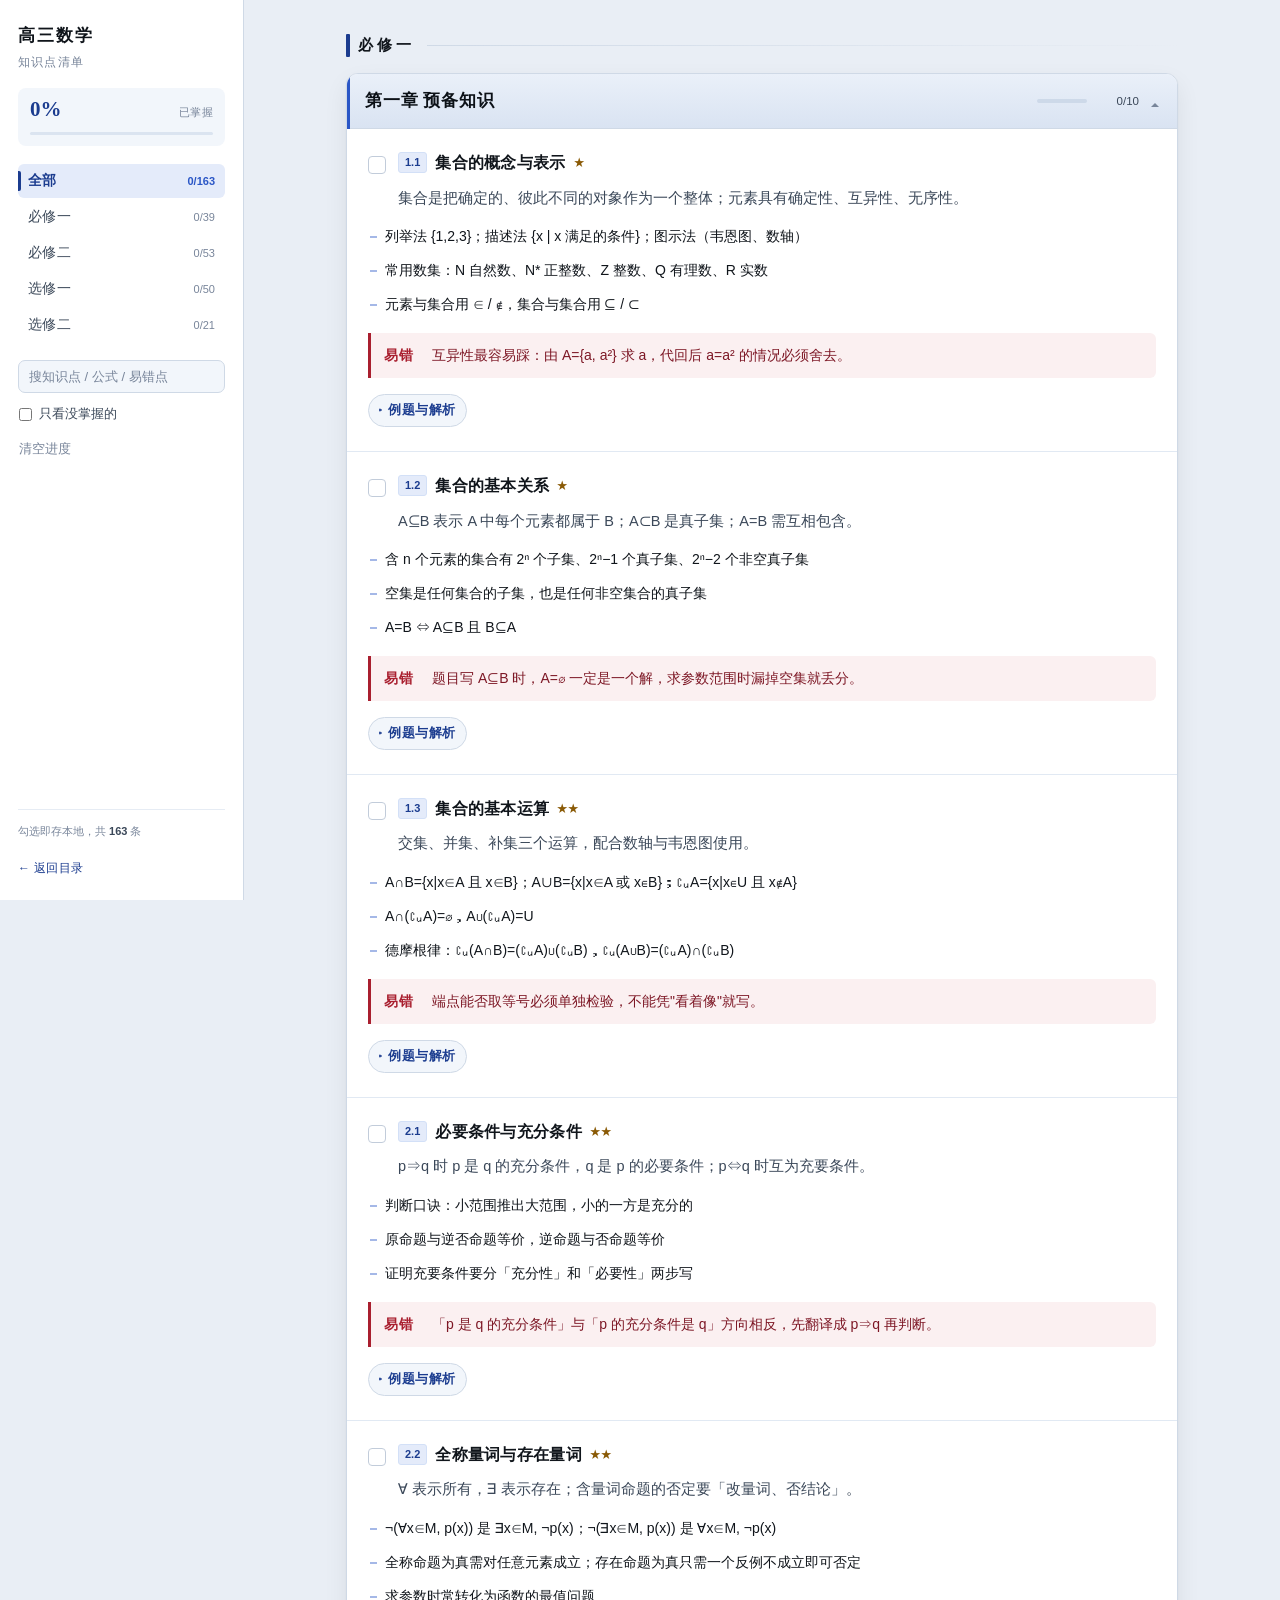
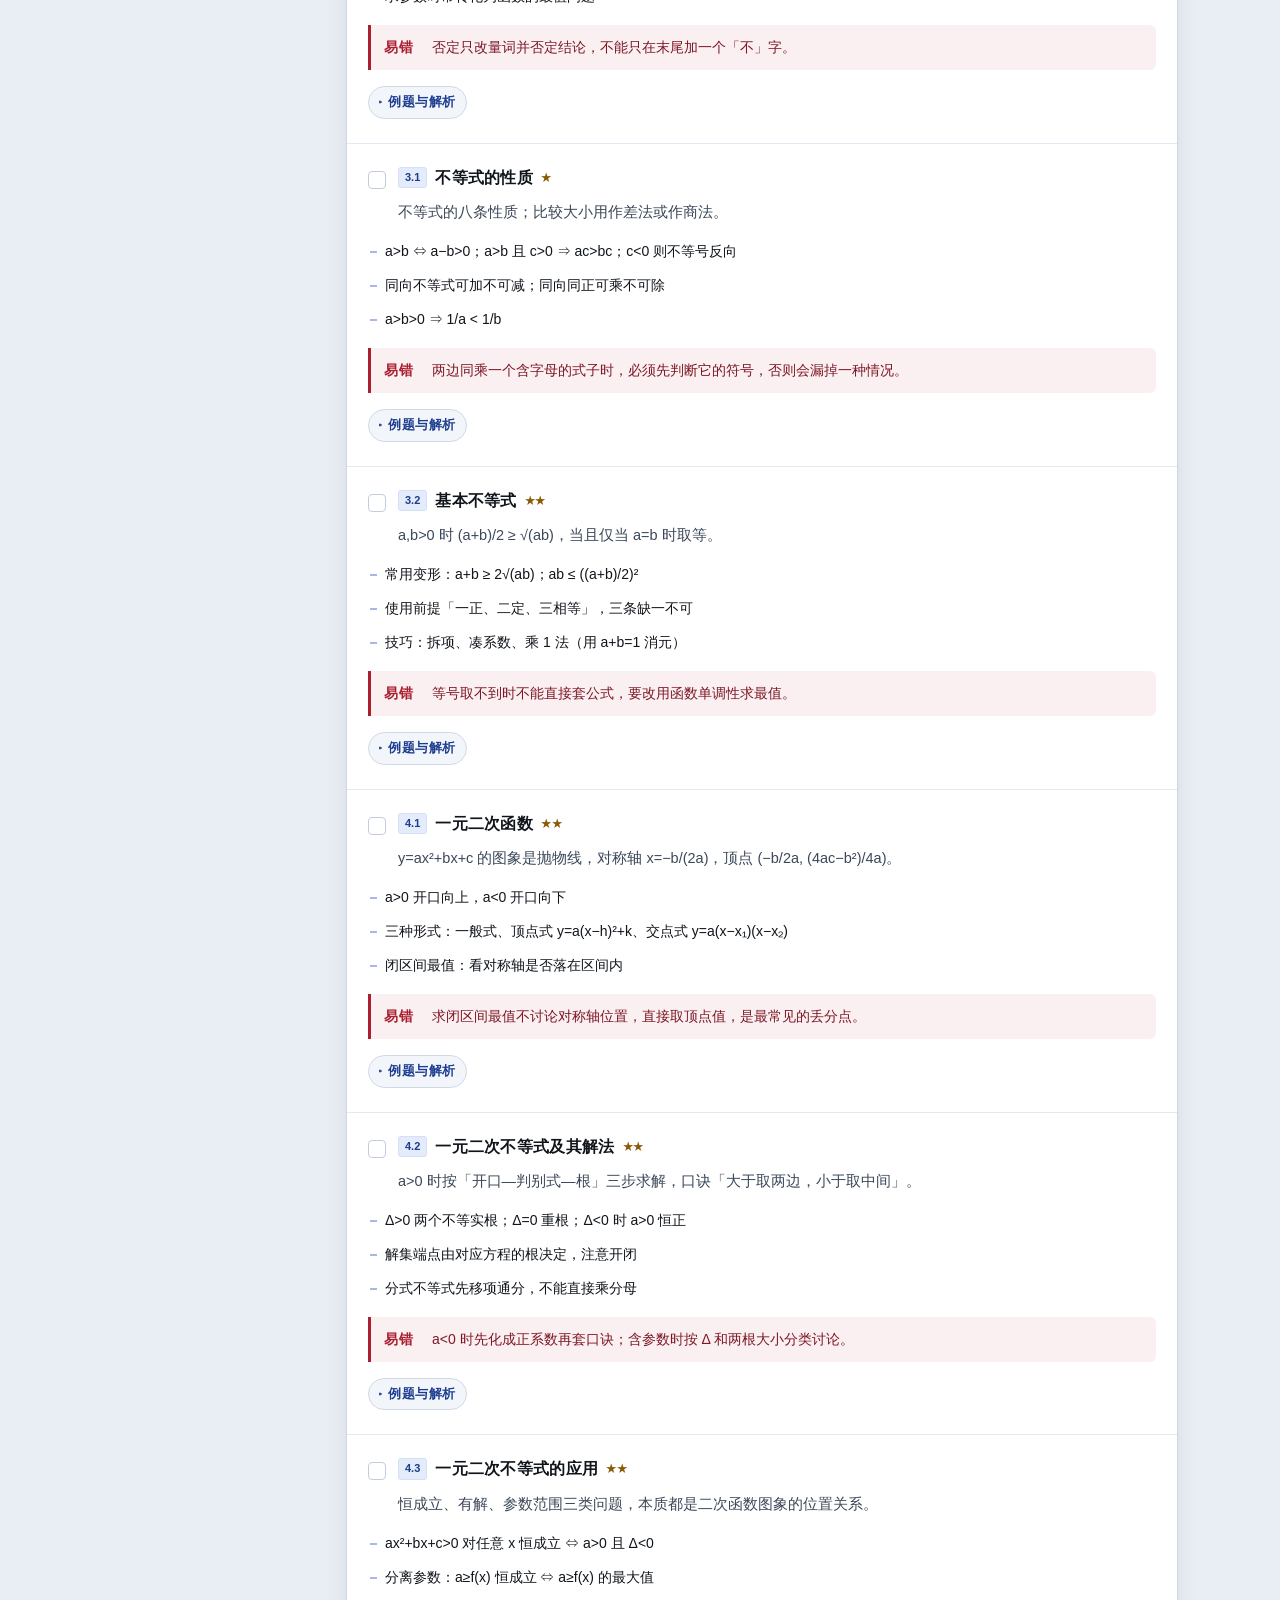
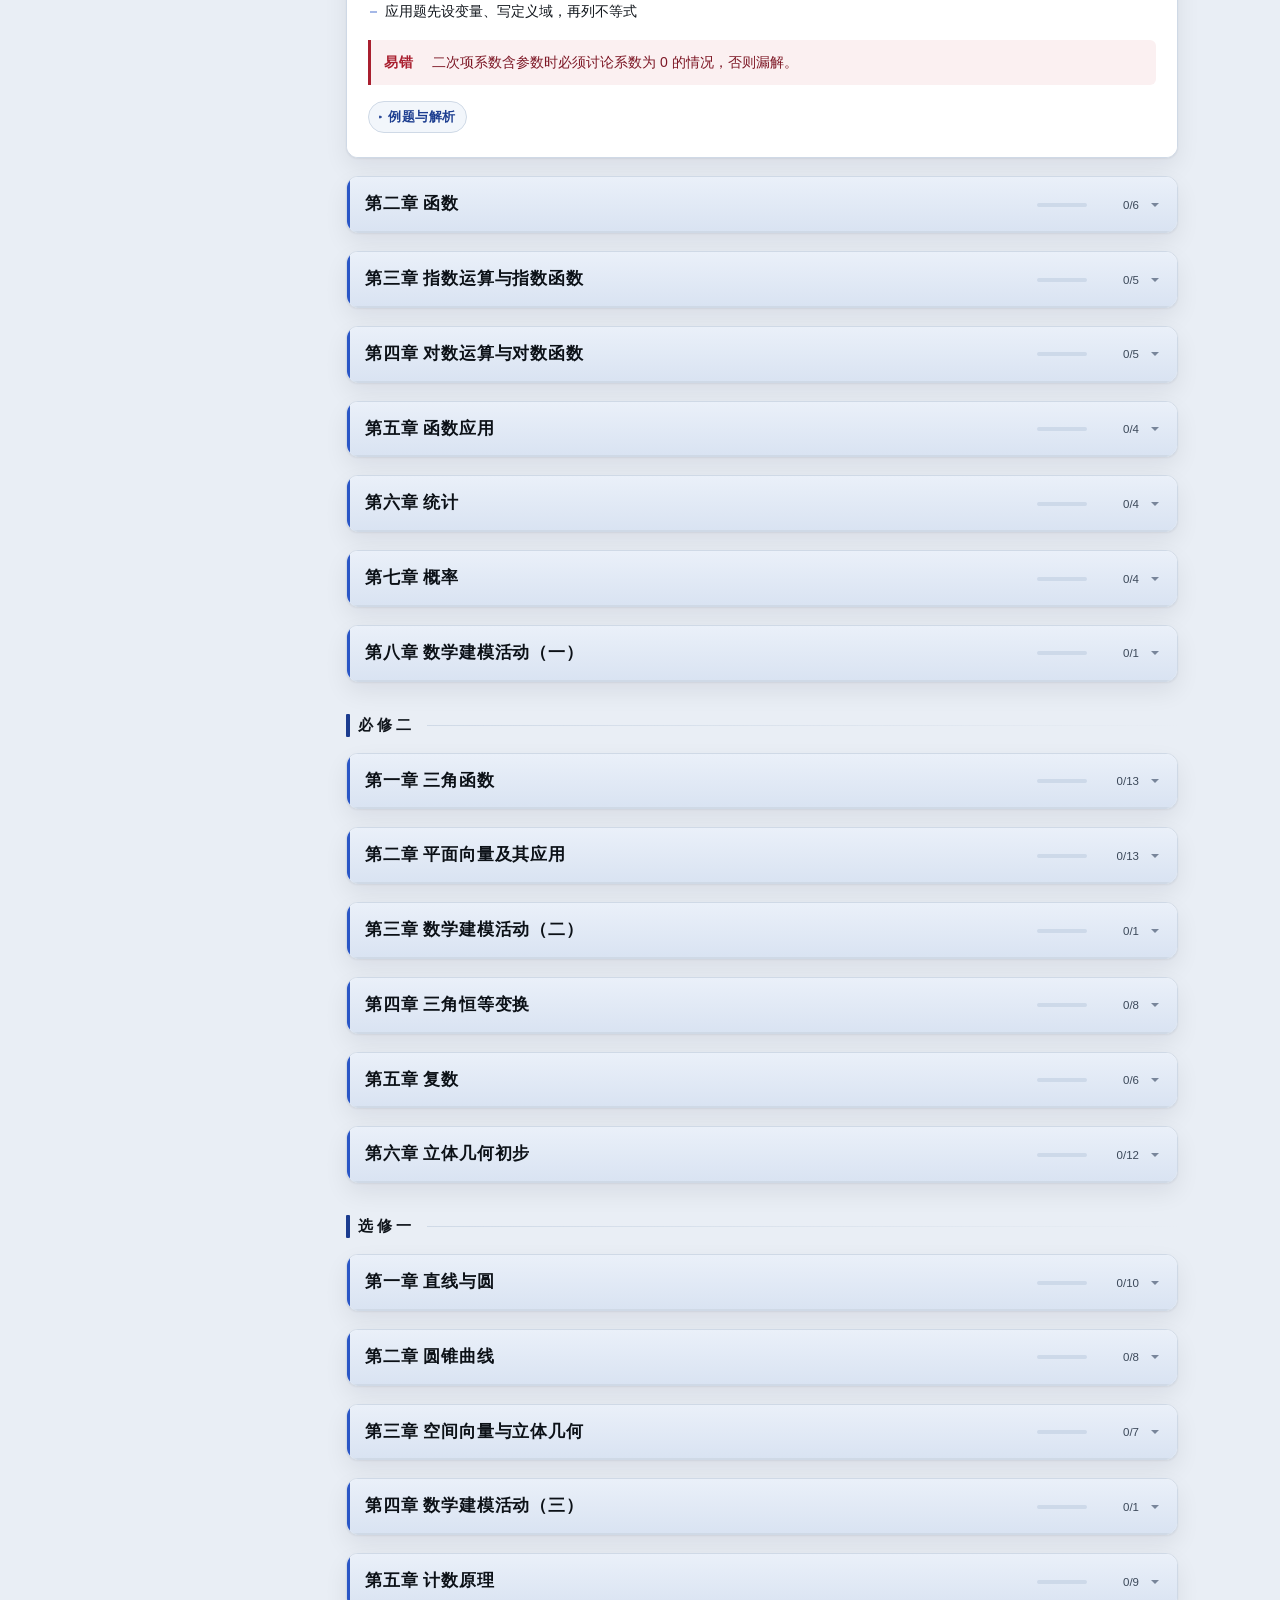
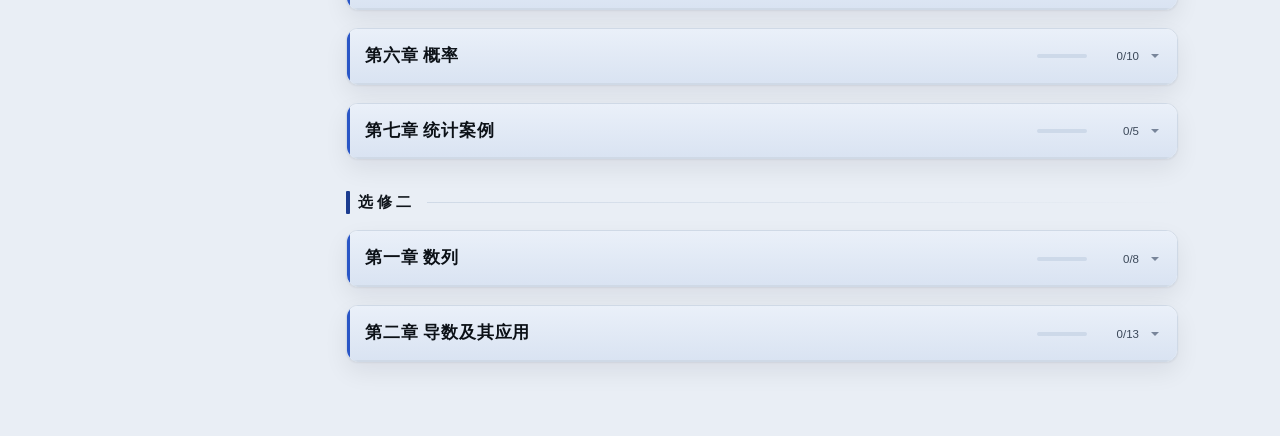
==== commit 11447ca3: "改左侧导航栏布局（窄屏回落顶部）；导出 JSON 内置题图 base64，导入自动还原到 IndexedDB" ====
--- a/gaosan/index.html
+++ b/gaosan/index.html
@@ -3,39 +3,49 @@
 <head>
 <meta charset="utf-8" />
 <meta name="viewport" content="width=device-width, initial-scale=1, viewport-fit=cover" />
-<meta name="theme-color" content="#f4f6f9" />
+<meta name="theme-color" content="#ffffff" />
 <title>高三数学知识点清单</title>
 <meta name="description" content="新高考数学全部模块知识点：核心结论、关键公式、易错提醒、典型例题。可勾选已掌握，自动记录进度。" />
 <link rel="stylesheet" href="assets/style.css" />
 </head>
 <body>
 
-<div class="nav">
-  <div class="nav-in">
-    <h1>高三数学 · 知识点清单</h1>
-    <span class="pct" id="pct">0%</span>
-  </div>
-  <div class="nav-bar" aria-hidden="true"><i id="bar"></i></div>
+<div class="shell">
+
+  <aside class="side">
+    <div class="side-top">
+      <div class="side-head">
+        <h1>高三数学</h1>
+        <p>知识点清单</p>
+      </div>
+
+      <div class="prog">
+        <div class="prog-top">
+          <b id="pct">0%</b>
+          <span>已掌握</span>
+        </div>
+        <div class="prog-bar" aria-hidden="true"><i id="bar"></i></div>
+      </div>
+    </div>
+
+    <nav id="tabs" class="tabs"></nav>
+
+    <div class="side-tools">
+      <input id="q" type="search" placeholder="搜知识点 / 公式 / 易错点" autocomplete="off" />
+      <label class="switch">
+        <input id="onlyTodo" type="checkbox" />
+        <span>只看没掌握的</span>
+      </label>
+      <button id="reset" class="ghost" type="button">清空进度</button>
+    </div>
+
+    <p class="side-foot">勾选即存本地，共 <b id="total">0</b> 条</p>
+    <a class="side-link" href="../">← 返回目录</a>
+  </aside>
+
+  <main id="list"></main>
+
 </div>
-
-<header class="top">
-  <div class="tools">
-    <input id="q" type="search" placeholder="搜知识点 / 公式 / 易错点…" autocomplete="off" />
-    <label class="switch">
-      <input id="onlyTodo" type="checkbox" />
-      <span>只看没掌握的</span>
-    </label>
-    <button id="reset" class="ghost" type="button">清空进度</button>
-  </div>
-
-  <nav id="tabs" class="tabs"></nav>
-</header>
-
-<main id="list"></main>
-
-<footer class="foot">
-  <p>点方块打勾 → 自动存本地，换设备不同步。总数 <b id="total">0</b> 条。</p>
-</footer>
 
 <script src="assets/data.js"></script>
 <script src="assets/app.js"></script>
--- a/gaosan/assets/style.css
+++ b/gaosan/assets/style.css
@@ -1,15 +1,10 @@
 /* 高三数学知识点清单
-   视觉基调：墨蓝顶栏 + 冷灰底 + 纯白面板 + 单一蓝色强调。
-   层次靠"深—灰—白"三档底色与极轻阴影拉开，标题用衬线，正文用无衬线保证公式清晰。
-   一章 = 一个白框，框内按知识点连续排版，用细分割线和留白分层。 */
+   布局：左侧白色导航栏 + 右侧灰底内容区，内容按「册 → 章 → 节」三级排。
+   层次：白侧栏 / 冷灰底 / 白章框，章头浅蓝渐变压一层。标题衬线，正文无衬线。 */
 :root {
-  /* 顶栏 */
-  --nav-bg: #171c24;
-  --nav-text: #eef2f8;
-  --nav-dim: #8d99ab;
-
-  /* 三档底色 */
-  --page-bg: #e3e9f2;
+  /* 底色 */
+  --page-bg: #e9eef5;
+  --side-bg: #ffffff;
   --panel: #ffffff;
   --panel-2: #f2f6fb;
   --panel-3: #e4ecf6;
@@ -33,6 +28,8 @@
   --star: #8a5a06;
 
   --radius: 12px;
+  --side-w: 244px;
+
   --shadow-sm: 0 1px 2px rgba(16, 21, 27, 0.04);
   --shadow: 0 1px 3px rgba(16, 21, 27, 0.05), 0 8px 20px rgba(16, 21, 27, 0.045);
 
@@ -54,171 +51,197 @@
   font-size: 15px;
   line-height: 1.8;
   -webkit-font-smoothing: antialiased;
-  padding-bottom: 26px;
-}
-
-/* ---------- 墨蓝顶栏（随页面滚走） ---------- */
-.nav {
-  background: var(--nav-bg);
-  padding: 15px 16px 0;
-}
-
-.nav-in {
+}
+
+/* ---------- 骨架 ---------- */
+.shell { display: flex; align-items: flex-start; min-height: 100vh; }
+
+.side {
+  position: sticky;
+  top: 0;
+  flex: 0 0 var(--side-w);
+  width: var(--side-w);
+  height: 100vh;
   display: flex;
-  align-items: baseline;
-  gap: 12px;
-  max-width: 860px;
-  margin: 0 auto;
-}
-
-h1 {
-  flex: 1;
+  flex-direction: column;
+  gap: 18px;
+  padding: 24px 18px 20px;
+  background: var(--side-bg);
+  border-right: 1px solid var(--line);
+  overflow-y: auto;
+  scrollbar-width: thin;
+}
+
+.side-top { display: flex; flex-direction: column; gap: 16px; }
+
+.side-head h1 {
   margin: 0;
   font-family: var(--font-serif);
-  font-size: 16.5px;
-  font-weight: 600;
+  font-size: 17px;
+  font-weight: 700;
+  letter-spacing: 2px;
+  color: var(--ink);
+  line-height: 1.4;
+}
+.side-head p {
+  margin: 4px 0 0;
+  font-size: 11.5px;
   letter-spacing: 1.2px;
-  color: var(--nav-text);
-  white-space: nowrap;
-}
-
-.pct {
-  flex: 0 0 auto;
-  font-size: 12px;
-  letter-spacing: 0.5px;
-  color: var(--nav-dim);
+  color: var(--ink-3);
+}
+
+/* 进度 */
+.prog {
+  background: var(--panel-2);
+  border-radius: 8px;
+  padding: 10px 12px 11px;
+}
+.prog-top { display: flex; align-items: baseline; justify-content: space-between; gap: 8px; }
+.prog-top b {
+  font-family: var(--font-serif);
+  font-size: 21px;
+  line-height: 1.1;
+  color: var(--blue-deep);
   font-variant-numeric: tabular-nums;
 }
-
-.nav-bar {
-  height: 2px;
-  margin-top: 13px;
-  background: rgba(255, 255, 255, 0.13);
-}
-.nav-bar i {
+.prog-top span { font-size: 11px; color: var(--ink-3); letter-spacing: 0.3px; }
+.prog-bar {
+  height: 3px;
+  margin-top: 9px;
+  background: #dbe4f0;
+  border-radius: 99px;
+  overflow: hidden;
+}
+.prog-bar i {
   display: block;
   height: 100%;
   width: 0;
-  background: linear-gradient(90deg, #3f6fd8, #7ba3f0);
+  background: linear-gradient(90deg, #2a56c6, #6d95e8);
+  border-radius: 99px;
   transition: width 0.3s ease;
 }
 
-/* ---------- 吸顶工具条 ---------- */
-.top {
-  position: sticky;
-  top: 0;
-  z-index: 20;
-  background: #fff;
-  border-bottom: 1px solid var(--line);
-  box-shadow: 0 1px 0 rgba(16, 21, 27, 0.03), 0 6px 16px rgba(16, 21, 27, 0.06);
-  padding: 10px 16px 0;
-}
-
-.tools {
+/* 左侧导航 */
+.tabs { display: flex; flex-direction: column; gap: 2px; }
+
+.tab {
+  position: relative;
   display: flex;
   align-items: center;
-  gap: 9px;
-  max-width: 860px;
-  margin: 0 auto;
-}
-
-.tools input[type="search"] {
-  flex: 1;
-  min-width: 0;
+  justify-content: space-between;
+  gap: 8px;
+  width: 100%;
+  padding: 8px 10px;
+  border: 0;
+  border-radius: 6px;
+  background: transparent;
   font-family: inherit;
-  font-size: 16px;
+  font-size: 13.5px;
+  letter-spacing: 0.3px;
+  color: var(--ink-2);
+  text-align: left;
+  cursor: pointer;
+  transition: background 0.14s ease, color 0.14s ease;
+}
+.tab:hover { background: var(--panel-2); }
+.tab[aria-selected="true"] {
+  background: var(--blue-soft);
+  color: var(--blue-deep);
+  font-weight: 600;
+}
+.tab[aria-selected="true"]::before {
+  content: "";
+  position: absolute;
+  left: 0;
+  top: 7px;
+  bottom: 7px;
+  width: 3px;
+  border-radius: 0 2px 2px 0;
+  background: var(--blue-deep);
+}
+.tab .n {
+  font-size: 11px;
+  color: var(--ink-3);
+  font-variant-numeric: tabular-nums;
+  letter-spacing: 0;
+}
+.tab[aria-selected="true"] .n { color: var(--blue); }
+
+/* 侧栏工具 */
+.side-tools { display: flex; flex-direction: column; gap: 8px; }
+
+.side-tools input[type="search"] {
+  width: 100%;
+  font-family: inherit;
+  font-size: 13px;
   color: var(--ink);
   background: var(--panel-2);
   border: 1px solid var(--line);
-  border-radius: 8px;
-  padding: 8px 12px;
+  border-radius: 7px;
+  padding: 8px 10px;
   outline: none;
   transition: background 0.15s ease, border-color 0.15s ease, box-shadow 0.15s ease;
 }
-.tools input[type="search"]::placeholder { color: var(--ink-3); }
-.tools input[type="search"]:focus {
+.side-tools input[type="search"]::placeholder { color: var(--ink-3); }
+.side-tools input[type="search"]:focus {
   background: #fff;
   border-color: var(--blue);
   box-shadow: 0 0 0 3px rgba(42, 86, 198, 0.12);
 }
 
 .switch {
-  flex: 0 0 auto;
-  display: inline-flex;
+  display: flex;
   align-items: center;
-  gap: 6px;
+  gap: 7px;
   font-size: 12.5px;
   color: var(--ink-2);
-  background: var(--panel-2);
-  border: 1px solid var(--line);
-  border-radius: 8px;
-  padding: 7px 10px;
   cursor: pointer;
-  white-space: nowrap;
+  padding: 2px 1px;
 }
 .switch input { accent-color: var(--blue); margin: 0; }
 
+/* 清空进度：做成一行小字，不用按钮框，保持侧栏干净 */
 .ghost {
-  flex: 0 0 auto;
   font-family: inherit;
   font-size: 12.5px;
   color: var(--ink-3);
   background: transparent;
-  border: 1px solid var(--line);
-  border-radius: 8px;
-  padding: 7px 10px;
+  border: 0;
+  padding: 5px 1px;
   cursor: pointer;
-  white-space: nowrap;
-}
-.ghost:active { background: var(--panel-2); }
-
-/* 册切换 */
-.tabs {
-  display: flex;
-  gap: 6px;
-  max-width: 860px;
-  margin: 9px auto 0;
-  padding-bottom: 9px;
-  overflow-x: auto;
-  scrollbar-width: none;
-}
-.tabs::-webkit-scrollbar { display: none; }
-
-.tab {
-  flex: 0 0 auto;
-  font-family: inherit;
-  font-size: 12.5px;
+  text-align: left;
+  transition: color 0.14s ease;
+}
+.ghost:hover { color: var(--warn); }
+
+.side-foot {
+  margin: auto 0 0;
+  font-size: 11px;
+  line-height: 1.7;
+  color: var(--ink-3);
+  padding-top: 12px;
+  border-top: 1px solid var(--line-2);
+}
+.side-foot b { color: var(--ink-2); font-variant-numeric: tabular-nums; }
+
+.side-link {
+  font-size: 12px;
+  color: var(--blue-deep);
+  text-decoration: none;
   letter-spacing: 0.3px;
-  color: var(--ink-2);
-  background: var(--panel-2);
-  border: 1px solid var(--line);
-  border-radius: 99px;
-  padding: 5px 13px;
-  cursor: pointer;
-  transition: background 0.15s ease, color 0.15s ease, border-color 0.15s ease;
-}
-.tab[aria-selected="true"] {
-  background: var(--blue-deep);
-  border-color: var(--blue-deep);
-  color: #fff;
-  font-weight: 600;
-  box-shadow: 0 1px 3px rgba(27, 60, 143, 0.28);
-}
-.tab .n {
-  font-size: 10.5px;
-  margin-left: 5px;
-  opacity: 0.6;
-  font-variant-numeric: tabular-nums;
-}
-
-/* ---------- 列表 ---------- */
+}
+.side-link:hover { text-decoration: underline; }
+
+/* ---------- 内容区 ---------- */
 main {
-  max-width: 860px;
+  flex: 1;
+  min-width: 0;
+  max-width: 900px;
   margin: 0 auto;
-  padding: 20px 16px 10px;
-}
-
-/* 册标题：衬线 + 竖向色条 + 延伸横线，做文档分卷感 */
+  padding: 30px 34px 56px;
+}
+
+/* 册标题：衬线 + 竖向色条 + 延伸横线 */
 .book-title {
   display: flex;
   align-items: center;
@@ -275,7 +298,6 @@
   color: var(--ink);
   transition: background 0.15s ease;
 }
-.chap.open .chap-head { box-shadow: inset 3px 0 0 var(--blue), inset 0 -1px 0 var(--line); }
 .chap-head:active { background: #d8e2f1; }
 
 .chap-name {
@@ -292,7 +314,7 @@
   flex: 0 0 auto;
   width: 50px;
   height: 4px;
-  background: #dde5ef;
+  background: #cdd9e9;
   border-radius: 99px;
   overflow: hidden;
 }
@@ -309,7 +331,7 @@
   min-width: 40px;
   text-align: right;
   font-size: 11.5px;
-  color: var(--ink-3);
+  color: var(--ink-2);
   font-variant-numeric: tabular-nums;
 }
 
@@ -514,19 +536,10 @@
   color: var(--ink-3);
   font-size: 14px;
   padding: 56px 20px;
-}
-
-.foot {
-  max-width: 860px;
-  margin: 0 auto;
-  text-align: center;
-  color: var(--ink-3);
-  font-size: 11.5px;
-  letter-spacing: 0.3px;
-  line-height: 1.9;
-  padding: 14px 20px 26px;
-}
-.foot b { color: var(--ink-2); font-variant-numeric: tabular-nums; }
+  background: var(--panel);
+  border: 1px dashed var(--line);
+  border-radius: var(--radius);
+}
 
 mark {
   background: #fff0a8;
@@ -535,23 +548,83 @@
   padding: 0 1px;
 }
 
-@media (min-width: 720px) {
-  main { padding: 24px 20px 14px; }
-  .card { padding: 23px 26px 25px; }
-  .core { font-size: 15px; }
-  .keys li { font-size: 14.5px; }
-  .chap-name { font-size: 16.5px; }
+/* ---------- 窄屏：侧栏变顶部 ---------- */
+@media (max-width: 860px) {
+  .shell { display: block; }
+
+  .side {
+    position: static;
+    width: auto;
+    height: auto;
+    flex-direction: column;
+    gap: 12px;
+    padding: 16px 14px 13px;
+    border-right: 0;
+    border-bottom: 1px solid var(--line);
+    overflow: visible;
+  }
+
+  .side-head { display: flex; align-items: baseline; gap: 10px; }
+  .side-head h1 { font-size: 16px; letter-spacing: 1.5px; }
+  .side-head p { margin: 0; }
+
+  .side-top { flex-direction: row; align-items: baseline; justify-content: space-between; gap: 12px; }
+  .prog { padding: 0; background: transparent; }
+  .prog-top b { font-size: 15px; }
+  .prog-top span { display: none; }
+  .prog-bar { display: none; }
+
+  .tabs {
+    flex-direction: row;
+    gap: 6px;
+    overflow-x: auto;
+    scrollbar-width: none;
+  }
+  .tabs::-webkit-scrollbar { display: none; }
+  .tab {
+    width: auto;
+    flex: 0 0 auto;
+    white-space: nowrap;
+    gap: 5px;
+    padding: 5px 12px;
+    border: 1px solid var(--line);
+    border-radius: 99px;
+    background: var(--panel);
+    font-size: 12.5px;
+  }
+  .tab[aria-selected="true"] {
+    background: var(--blue-deep);
+    border-color: var(--blue-deep);
+    color: #fff;
+  }
+  .tab[aria-selected="true"]::before { display: none; }
+  .tab[aria-selected="true"] .n { color: rgba(255, 255, 255, 0.7); }
+
+  .side-tools { flex-direction: row; flex-wrap: wrap; align-items: center; gap: 8px; }
+  .side-tools input[type="search"] { flex: 1 1 100%; }
+  .switch { flex: 0 0 auto; }
+  .ghost { flex: 0 0 auto; }
+
+  .side-foot, .side-link { display: none; }
+
+  main { padding: 18px 14px 40px; max-width: none; }
+}
+
+@media (min-width: 861px) and (max-width: 1100px) {
+  :root { --side-w: 216px; }
+  main { padding: 26px 24px 48px; }
 }
 
 @media print {
-  .tools, .tabs, .check, .ghost, .nav-bar { display: none !important; }
-  .nav, .top { position: static; background: #fff; color: #000; }
-  h1 { color: #000; }
+  .side { display: none; }
+  .shell { display: block; }
+  main { max-width: none; padding: 0; }
   .chap { break-inside: auto; border-color: #ccc; box-shadow: none; }
   .chap-head { background: #f2f2f2; box-shadow: none; }
   .chap-name { color: #000; }
   .chap-body { display: block !important; }
   .card { break-inside: avoid; }
+  .check { display: none; }
   details.eg { display: none; }
   body { background: #fff; }
 }
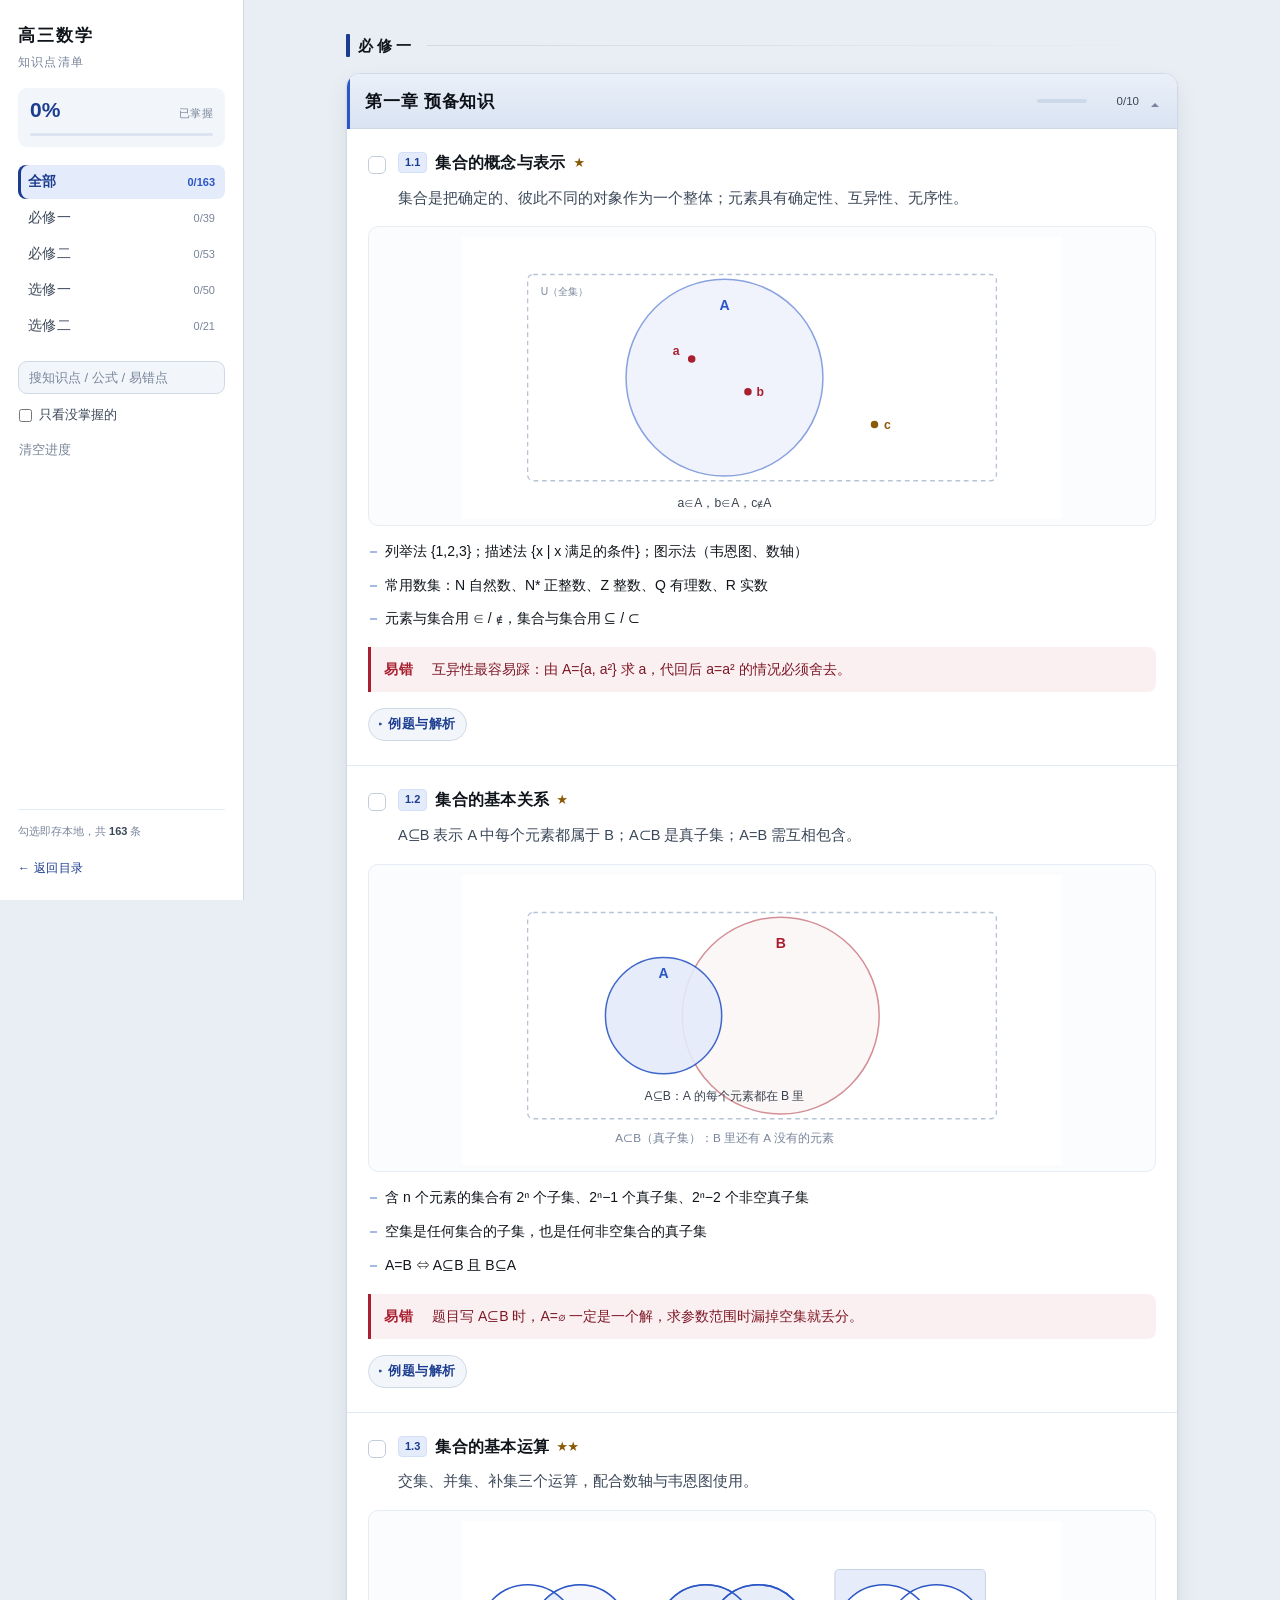
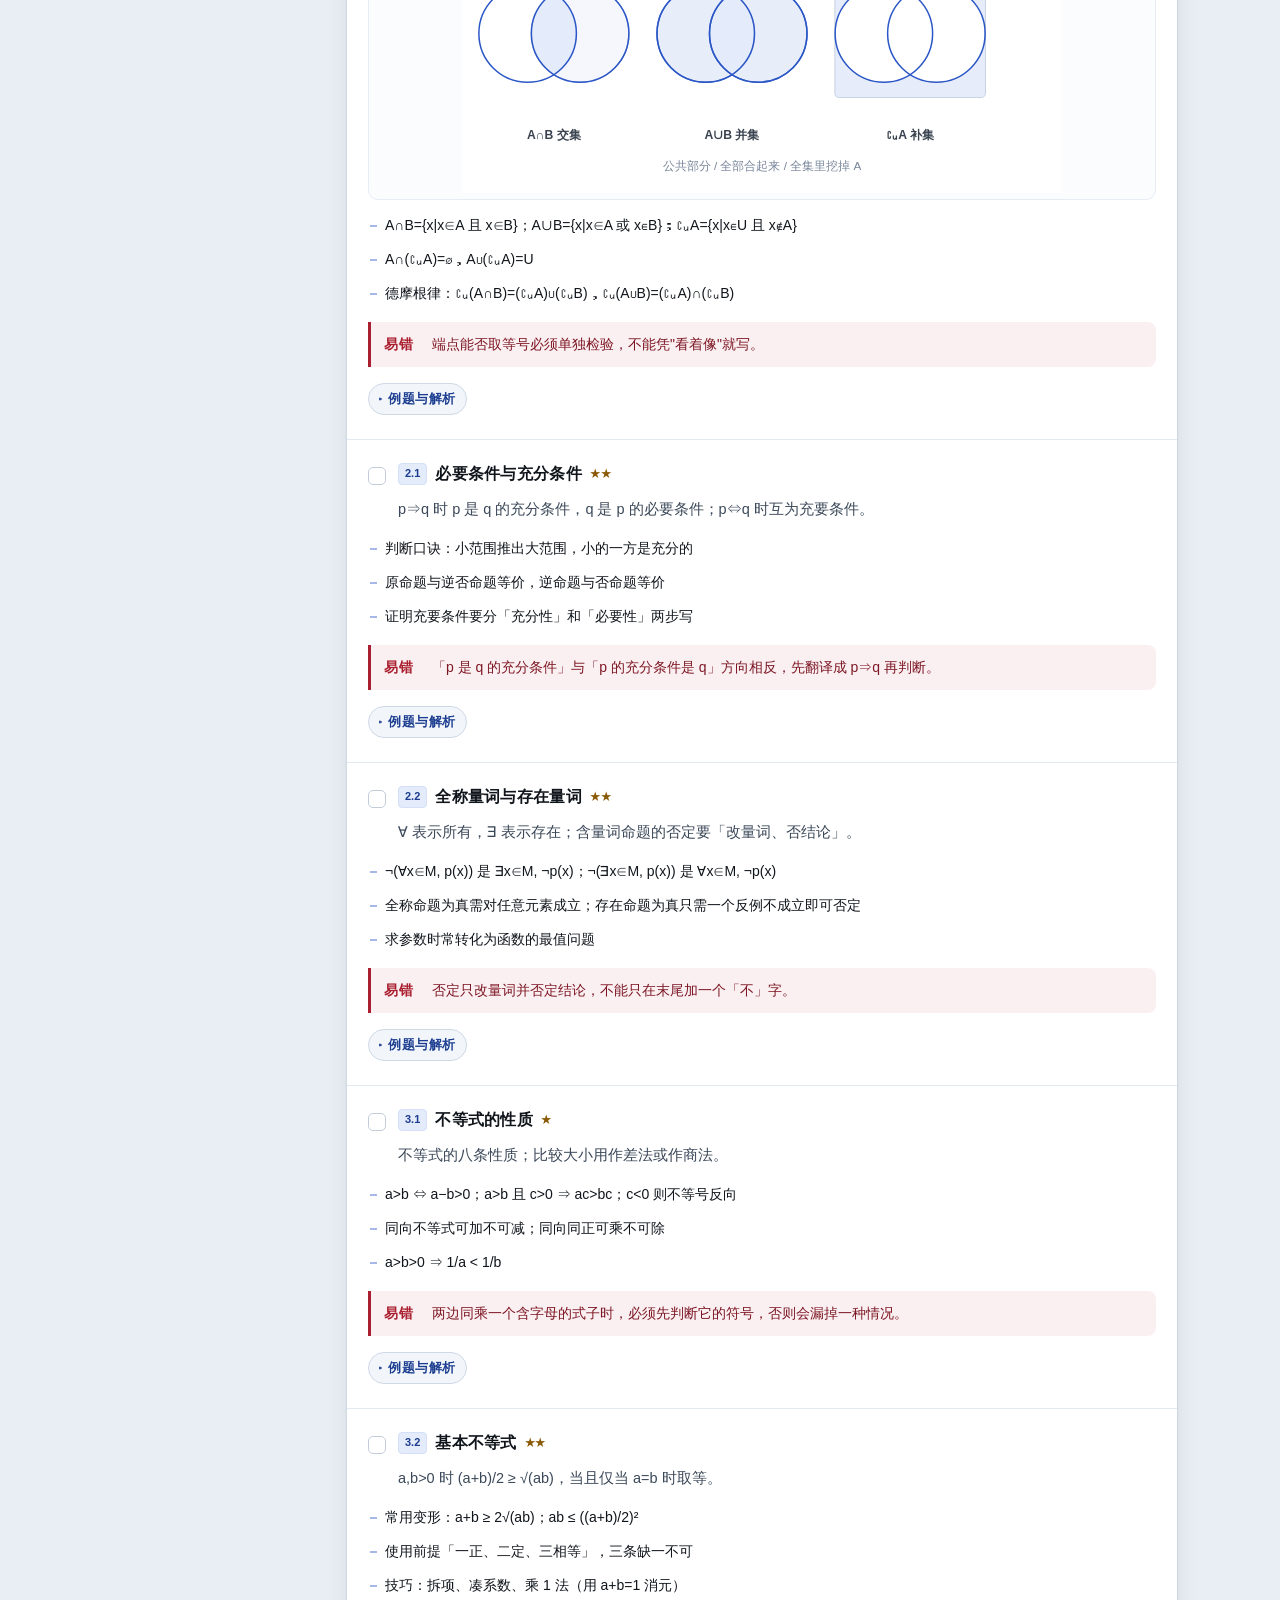
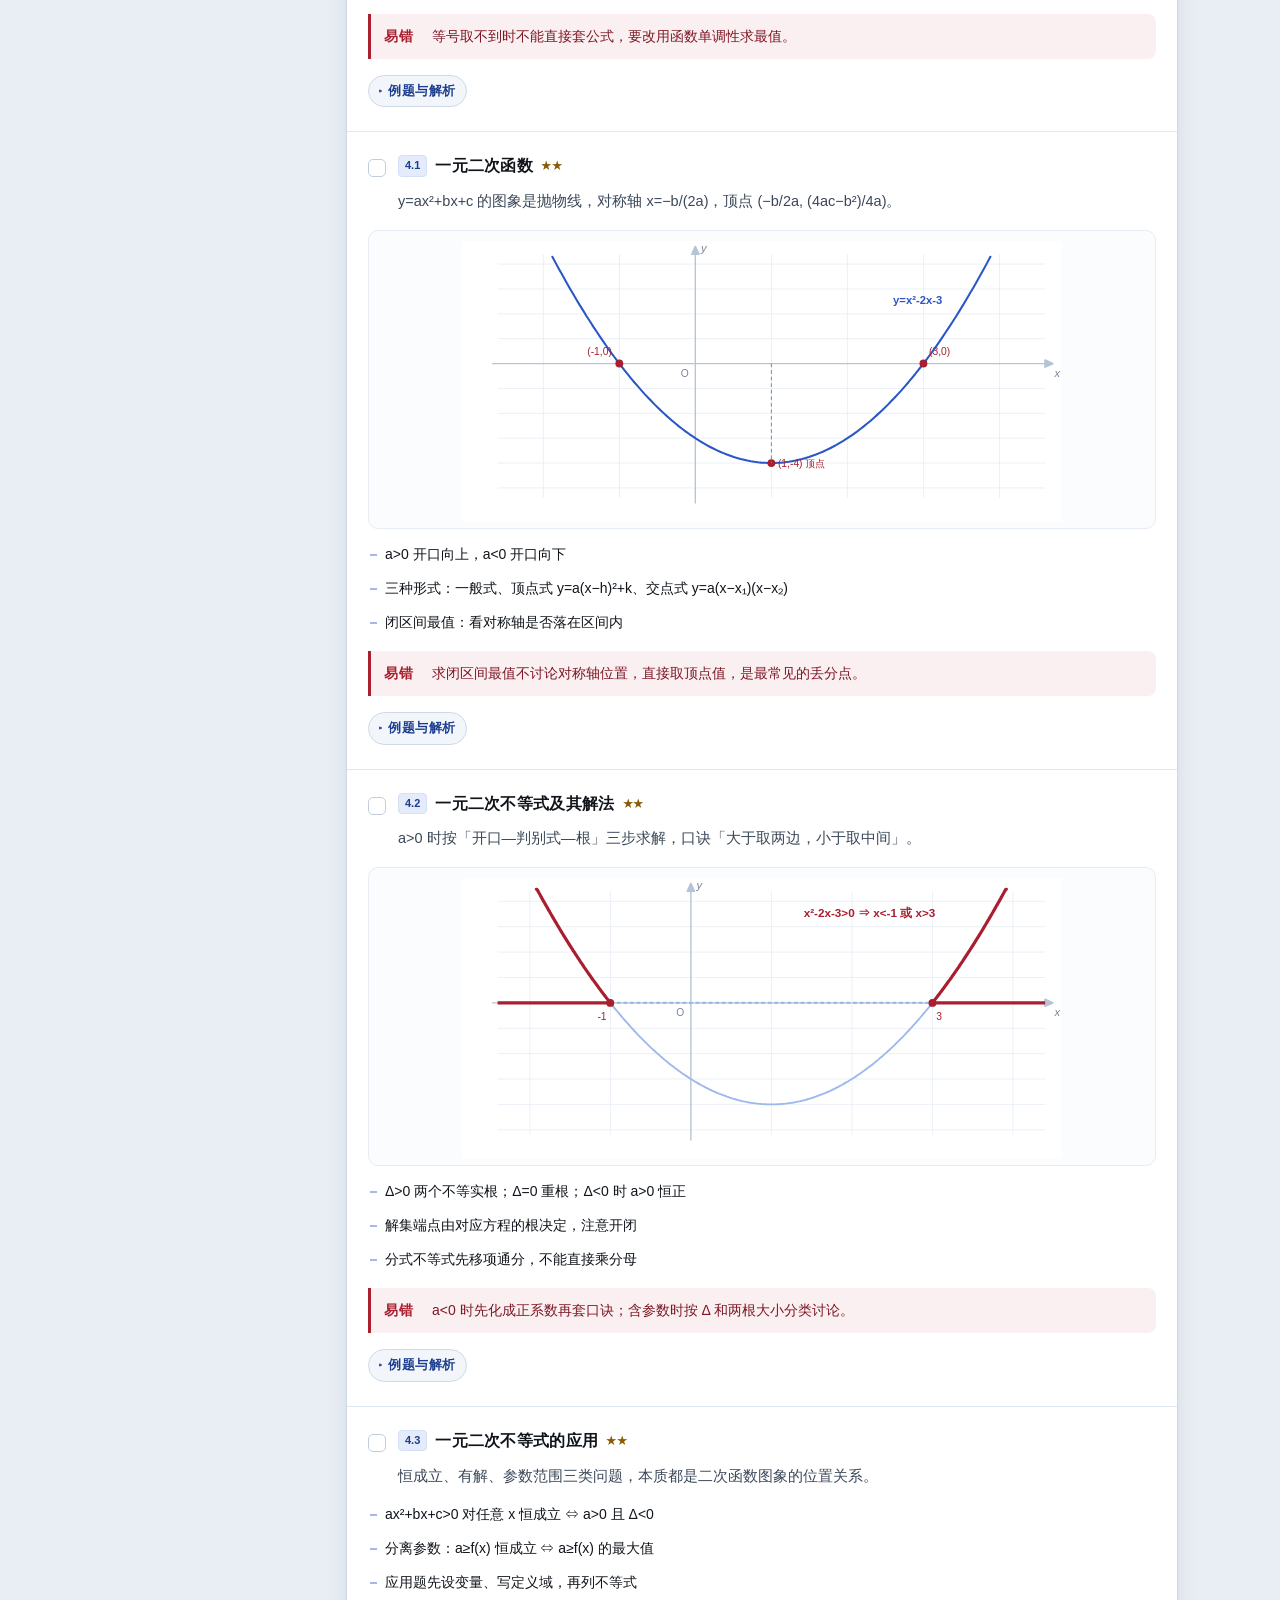
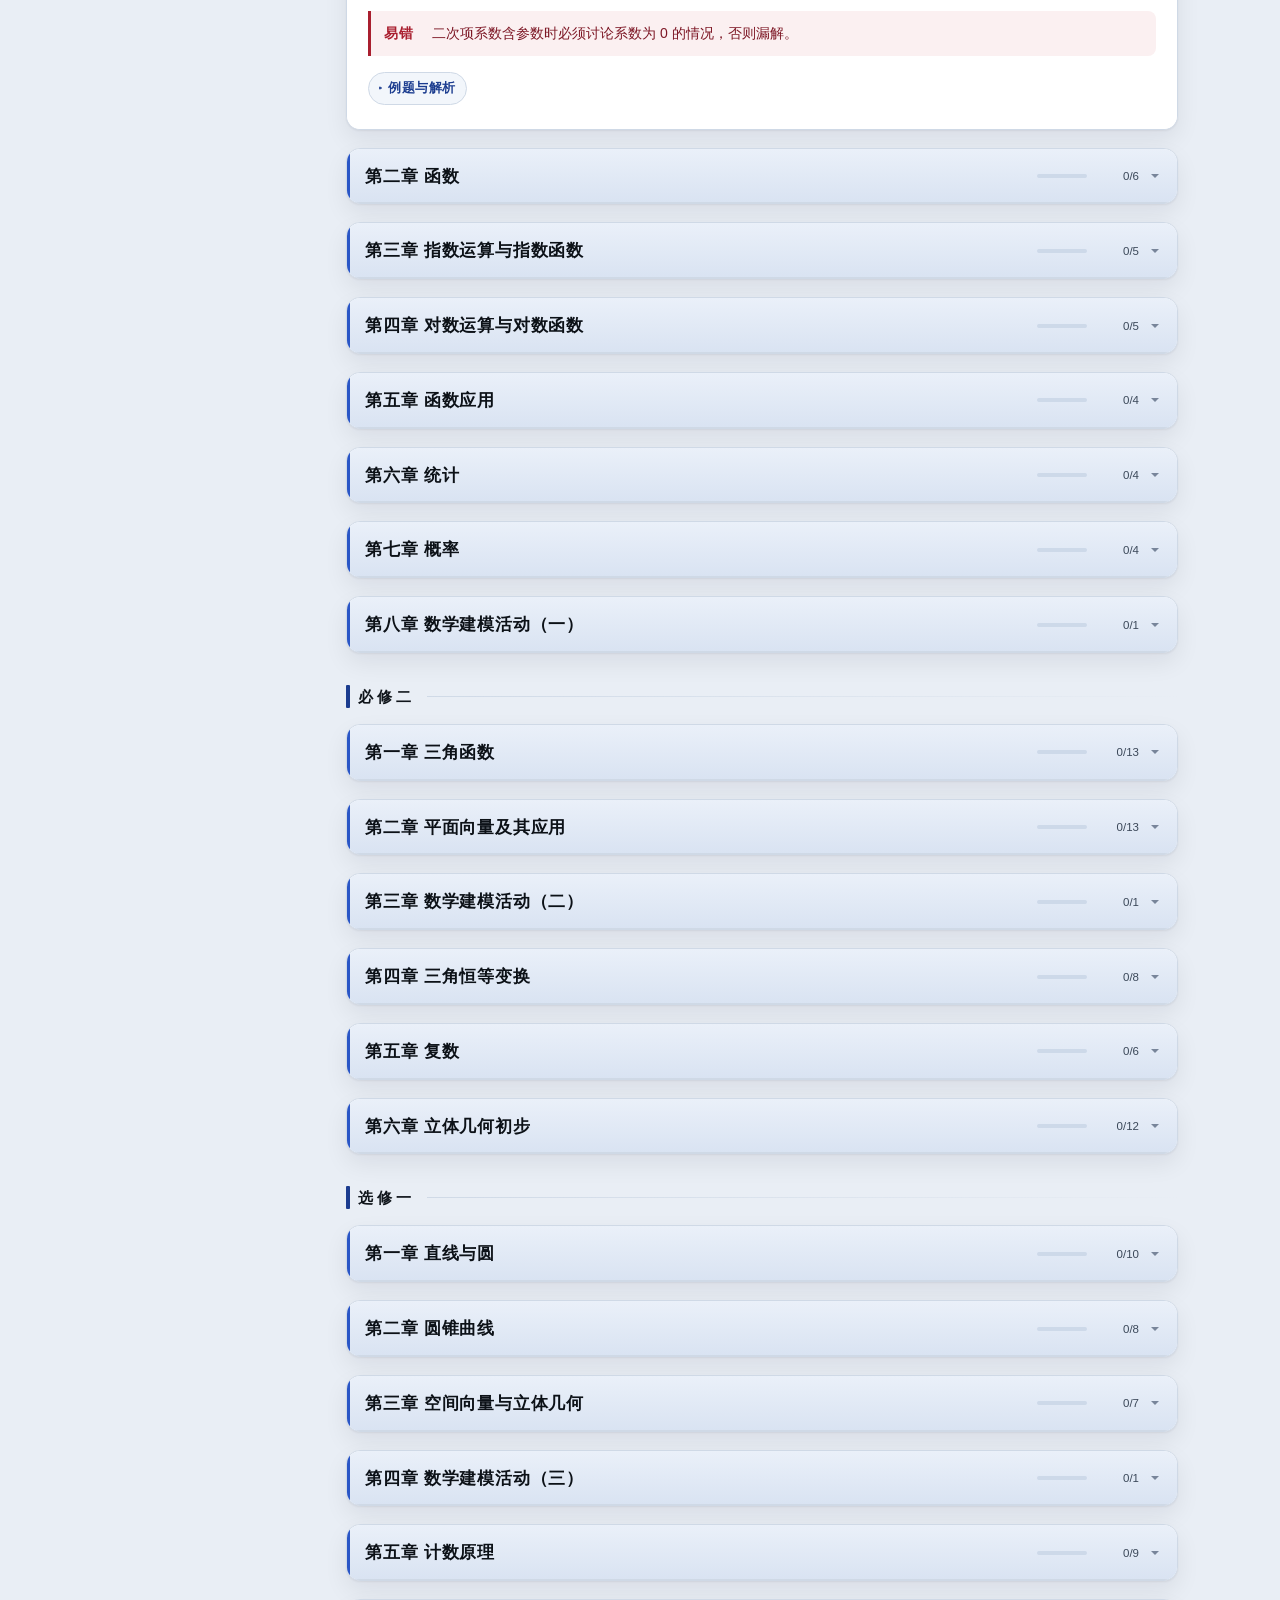
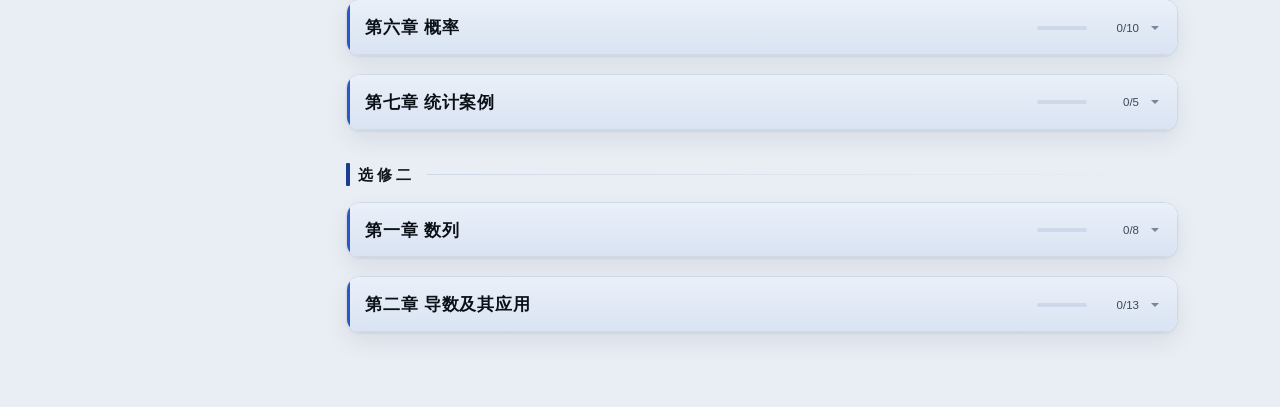
==== commit 66bd0c1d: "知识点配图（42张内联SVG）+ 圆润无衬线字体 + 左栏滑动切换 - 配图：教材是整页扫描无法裁图，改为按教材画法重画 42 张内联 SVG，随缩放不糊 - 配图修越界：curve 裁剪余量原按数学" ====
--- a/gaosan/index.html
+++ b/gaosan/index.html
@@ -28,7 +28,7 @@
       </div>
     </div>
 
-    <nav id="tabs" class="tabs"></nav>
+    <nav id="tabs" class="tabs no-anim"></nav>
 
     <div class="side-tools">
       <input id="q" type="search" placeholder="搜知识点 / 公式 / 易错点" autocomplete="off" />
@@ -48,6 +48,7 @@
 </div>
 
 <script src="assets/data.js"></script>
+<script src="assets/fig.js"></script>
 <script src="assets/app.js"></script>
 </body>
 </html>
--- a/gaosan/assets/style.css
+++ b/gaosan/assets/style.css
@@ -27,7 +27,7 @@
   --warn-soft: #fbf0f1;
   --star: #8a5a06;
 
-  --radius: 12px;
+  --radius: 14px;
   --side-w: 244px;
 
   --shadow-sm: 0 1px 2px rgba(16, 21, 27, 0.04);
@@ -35,8 +35,8 @@
 
   --font: -apple-system, BlinkMacSystemFont, "PingFang SC", "Hiragino Sans GB",
           "Microsoft YaHei", "Segoe UI", sans-serif;
-  --font-serif: "Songti SC", "Source Han Serif SC", "Noto Serif SC", Georgia,
-                "Times New Roman", serif;
+  --font-display: "PingFang SC", "Hiragino Sans GB", -apple-system,
+                  BlinkMacSystemFont, "Microsoft YaHei", sans-serif;
 }
 
 * { box-sizing: border-box; -webkit-tap-highlight-color: transparent; }
@@ -76,9 +76,9 @@
 
 .side-head h1 {
   margin: 0;
-  font-family: var(--font-serif);
+  font-family: var(--font-display);
   font-size: 17px;
-  font-weight: 700;
+  font-weight: 600;
   letter-spacing: 2px;
   color: var(--ink);
   line-height: 1.4;
@@ -93,12 +93,12 @@
 /* 进度 */
 .prog {
   background: var(--panel-2);
-  border-radius: 8px;
+  border-radius: 9px;
   padding: 10px 12px 11px;
 }
 .prog-top { display: flex; align-items: baseline; justify-content: space-between; gap: 8px; }
 .prog-top b {
-  font-family: var(--font-serif);
+  font-family: var(--font-display);
   font-size: 21px;
   line-height: 1.1;
   color: var(--blue-deep);
@@ -122,7 +122,26 @@
 }
 
 /* 左侧导航 */
-.tabs { display: flex; flex-direction: column; gap: 2px; }
+.tabs { position: relative; display: flex; flex-direction: column; gap: 2px; }
+
+/* 滑块：跟着选中项滑动，位置由 JS 写 transform */
+.thumb {
+  position: absolute;
+  left: 0;
+  top: 0;
+  width: 100%;
+  height: 0;
+  border-radius: 8px;
+  background: var(--blue-soft);
+  box-shadow: inset 3px 0 0 var(--blue-deep);
+  opacity: 0;
+  pointer-events: none;
+  transition: transform 0.34s cubic-bezier(0.22, 0.7, 0.28, 1),
+              height 0.24s cubic-bezier(0.22, 0.7, 0.28, 1),
+              width 0.24s cubic-bezier(0.22, 0.7, 0.28, 1),
+              opacity 0.2s ease;
+}
+.tabs.no-anim .thumb { transition: none; }
 
 .tab {
   position: relative;
@@ -133,7 +152,7 @@
   width: 100%;
   padding: 8px 10px;
   border: 0;
-  border-radius: 6px;
+  border-radius: 8px;
   background: transparent;
   font-family: inherit;
   font-size: 13.5px;
@@ -141,24 +160,16 @@
   color: var(--ink-2);
   text-align: left;
   cursor: pointer;
-  transition: background 0.14s ease, color 0.14s ease;
+  transition: color 0.14s ease;
 }
 .tab:hover { background: var(--panel-2); }
 .tab[aria-selected="true"] {
-  background: var(--blue-soft);
+  background: transparent;
   color: var(--blue-deep);
   font-weight: 600;
 }
-.tab[aria-selected="true"]::before {
-  content: "";
-  position: absolute;
-  left: 0;
-  top: 7px;
-  bottom: 7px;
-  width: 3px;
-  border-radius: 0 2px 2px 0;
-  background: var(--blue-deep);
-}
+.tab[aria-selected="true"]:hover { background: transparent; }
+.tab[aria-selected="true"]::before { display: none; }
 .tab .n {
   font-size: 11px;
   color: var(--ink-3);
@@ -177,7 +188,7 @@
   color: var(--ink);
   background: var(--panel-2);
   border: 1px solid var(--line);
-  border-radius: 7px;
+  border-radius: 9px;
   padding: 8px 10px;
   outline: none;
   transition: background 0.15s ease, border-color 0.15s ease, box-shadow 0.15s ease;
@@ -241,6 +252,17 @@
   padding: 30px 34px 56px;
 }
 
+/* 换册时的内容过渡：淡出下移 → 重绘 → 淡入 */
+#list {
+  transition: opacity 0.19s ease, transform 0.24s cubic-bezier(0.22, 0.7, 0.28, 1);
+}
+#list.leaving { opacity: 0; transform: translateY(9px); }
+#list.entering { opacity: 0; transform: translateY(-7px); transition: none; }
+
+@media (prefers-reduced-motion: reduce) {
+  .thumb, #list, .chap-body, .caret { transition: none !important; }
+}
+
 /* 册标题：衬线 + 竖向色条 + 延伸横线 */
 .book-title {
   display: flex;
@@ -249,9 +271,9 @@
   margin: 30px 0 14px;
   padding-left: 12px;
   position: relative;
-  font-family: var(--font-serif);
+  font-family: var(--font-display);
   font-size: 15px;
-  font-weight: 700;
+  font-weight: 600;
   letter-spacing: 4px;
   color: var(--ink);
 }
@@ -302,9 +324,9 @@
 
 .chap-name {
   flex: 1;
-  font-family: var(--font-serif);
+  font-family: var(--font-display);
   font-size: 16.5px;
-  font-weight: 700;
+  font-weight: 600;
   line-height: 1.5;
   letter-spacing: 0.8px;
   color: #0c1117;
@@ -346,8 +368,15 @@
 }
 .chap.open .caret { transform: rotate(180deg); }
 
-.chap-body { display: none; background: var(--panel); }
-.chap.open .chap-body { display: block; }
+/* 章折叠：0fr → 1fr 可动画，不用 JS 量高度 */
+.chap-body {
+  display: grid;
+  grid-template-rows: 0fr;
+  background: var(--panel);
+  transition: grid-template-rows 0.36s cubic-bezier(0.22, 0.7, 0.28, 1);
+}
+.chap-inner { overflow: hidden; min-height: 0; }
+.chap.open .chap-body { grid-template-rows: 1fr; }
 
 /* 框内知识点：连续排版，只靠分割线和留白 */
 .card {
@@ -371,7 +400,7 @@
   height: 18px;
   margin-top: 5px;
   border: 1.5px solid #c2ccda;
-  border-radius: 4px;
+  border-radius: 5px;
   background: #fff;
   cursor: pointer;
   position: relative;
@@ -426,7 +455,7 @@
   color: var(--blue-deep);
   background: var(--blue-soft);
   border: 1px solid #d3e0f7;
-  border-radius: 3px;
+  border-radius: 4px;
   padding: 1px 6px;
   margin-right: 8px;
   vertical-align: 2px;
@@ -477,7 +506,7 @@
   font-size: 14px;
   line-height: 1.8;
   color: #7d1725;
-  border-radius: 0 6px 6px 0;
+  border-radius: 0 8px 8px 0;
 }
 .trap b {
   font-weight: 700;
@@ -521,7 +550,7 @@
   padding: 13px 15px;
   background: var(--panel-2);
   border: 1px solid var(--line-2);
-  border-radius: 7px;
+  border-radius: 9px;
   line-height: 1.85;
 }
 .eg-body .q { color: var(--ink); margin-bottom: 8px; }
@@ -593,9 +622,14 @@
     font-size: 12.5px;
   }
   .tab[aria-selected="true"] {
-    background: var(--blue-deep);
+    background: transparent;
     border-color: var(--blue-deep);
     color: #fff;
+  }
+  .thumb {
+    border-radius: 99px;
+    background: var(--blue-deep);
+    box-shadow: none;
   }
   .tab[aria-selected="true"]::before { display: none; }
   .tab[aria-selected="true"] .n { color: rgba(255, 255, 255, 0.7); }
@@ -622,9 +656,27 @@
   .chap { break-inside: auto; border-color: #ccc; box-shadow: none; }
   .chap-head { background: #f2f2f2; box-shadow: none; }
   .chap-name { color: #000; }
-  .chap-body { display: block !important; }
+  .chap-body { grid-template-rows: 1fr !important; transition: none; }
+  .chap-inner { overflow: visible; }
   .card { break-inside: avoid; }
   .check { display: none; }
   details.eg { display: none; }
   body { background: #fff; }
 }
+
+/* ---------- 教材配图（内联 SVG） ---------- */
+.fig {
+  margin: 15px 0 0;
+  padding: 10px 12px 6px;
+  background: #fbfcfe;
+  border: 1px solid var(--line-2);
+  border-radius: 10px;
+}
+.fig svg {
+  display: block;
+  width: 100%;
+  max-width: 600px;
+  height: auto;
+  margin: 0 auto;
+}
+.card.done .fig { opacity: 0.75; }
